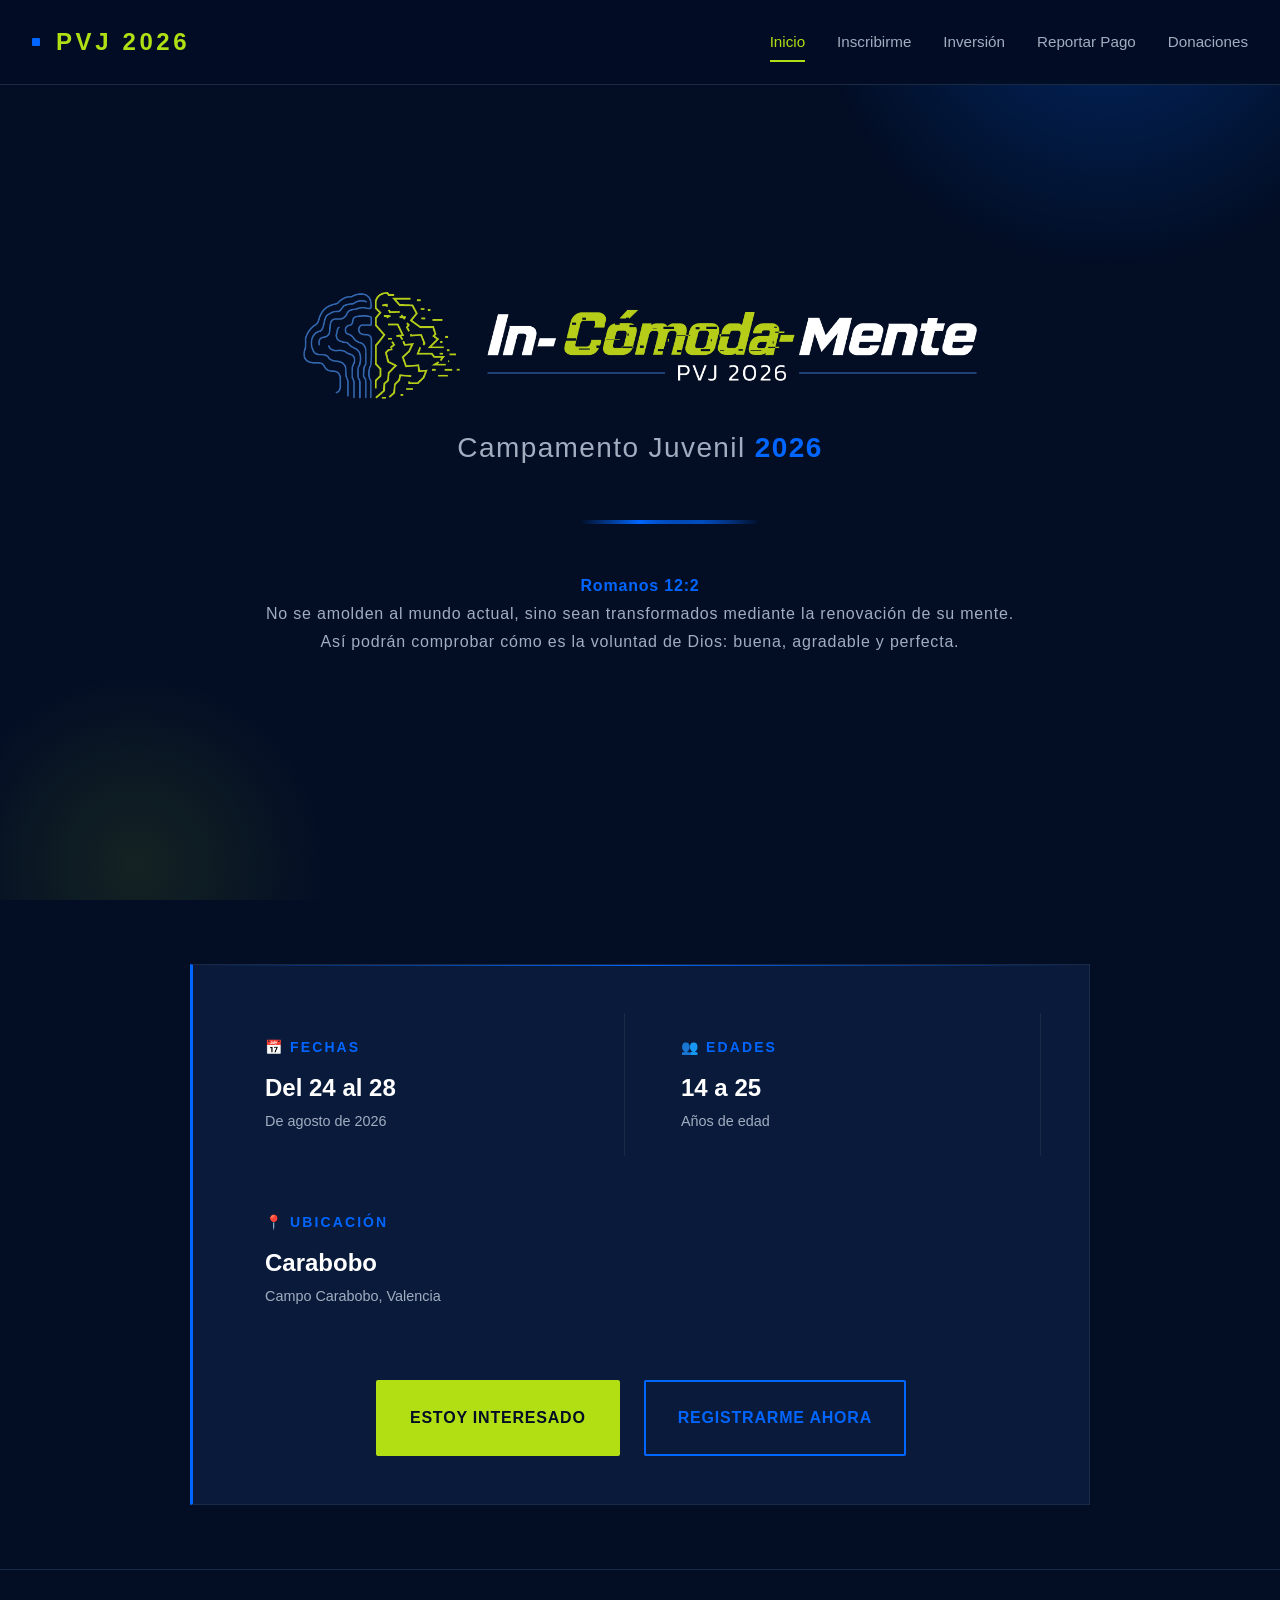
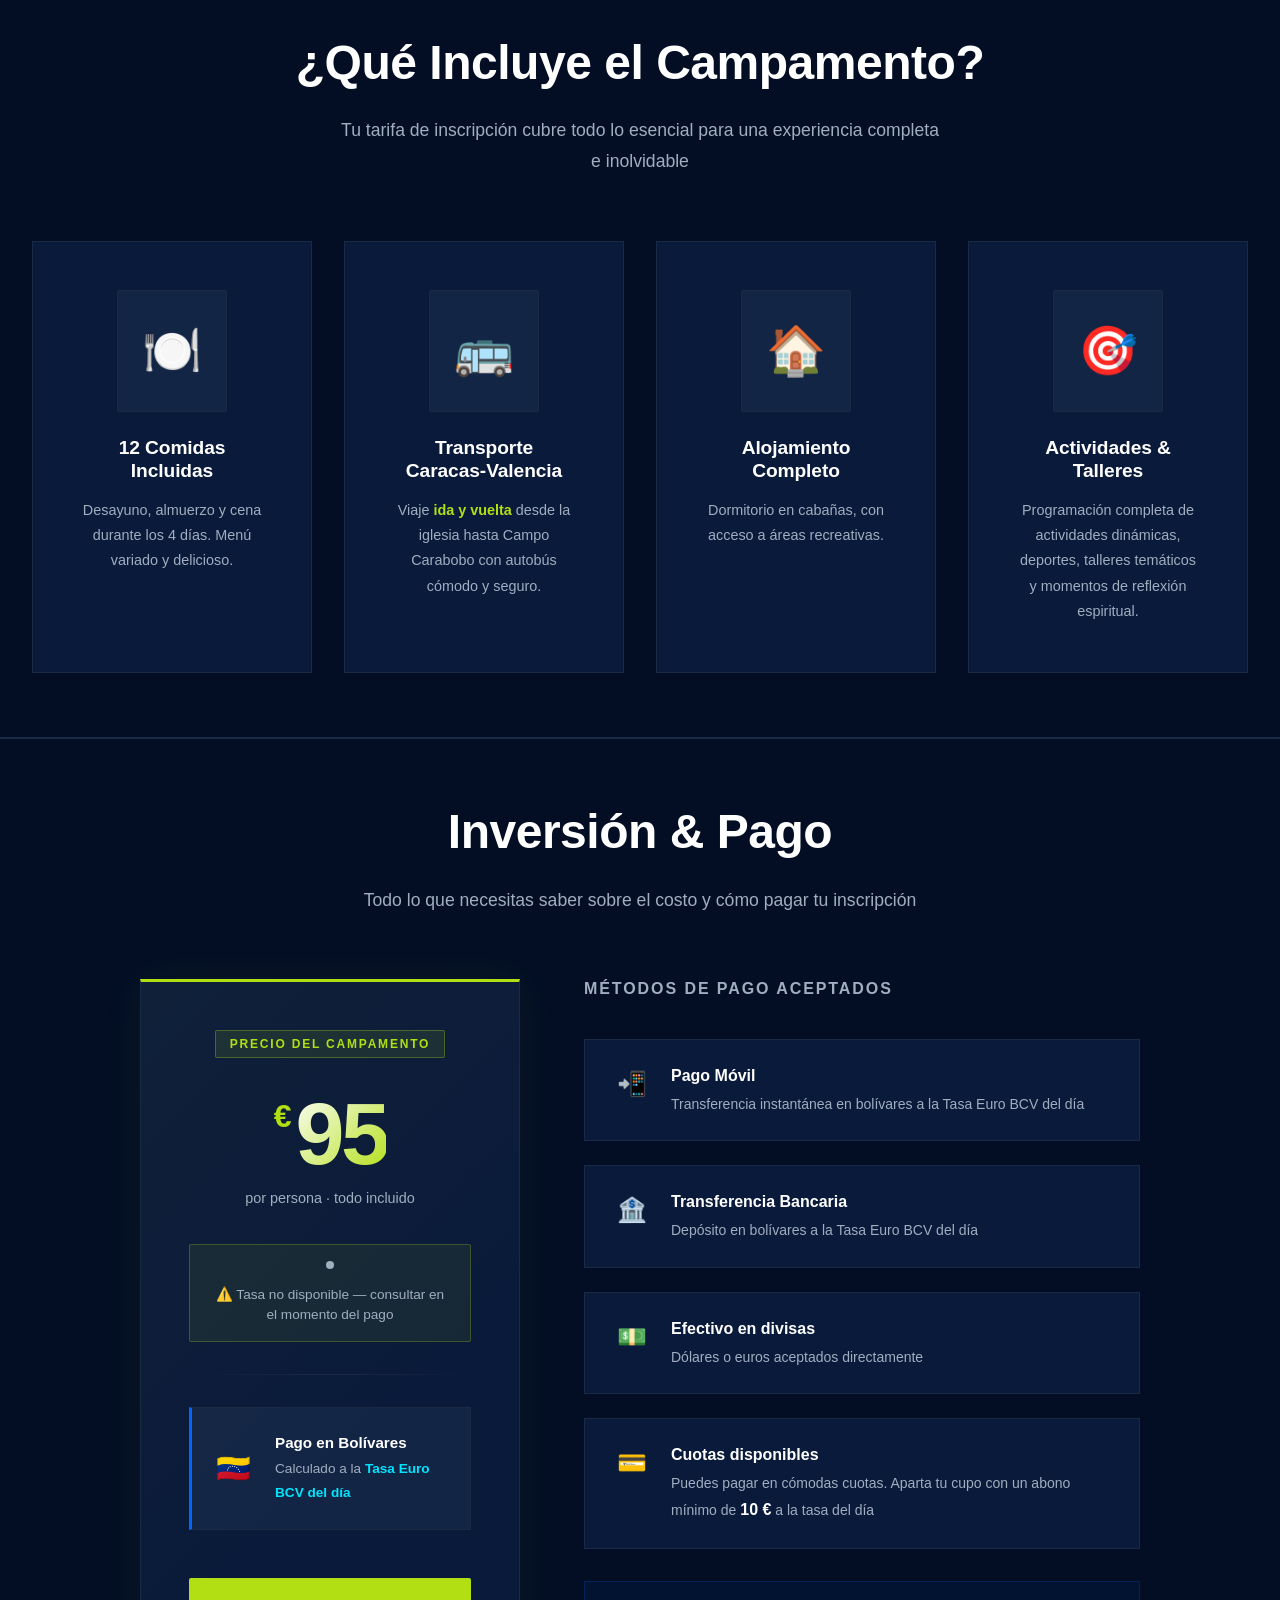
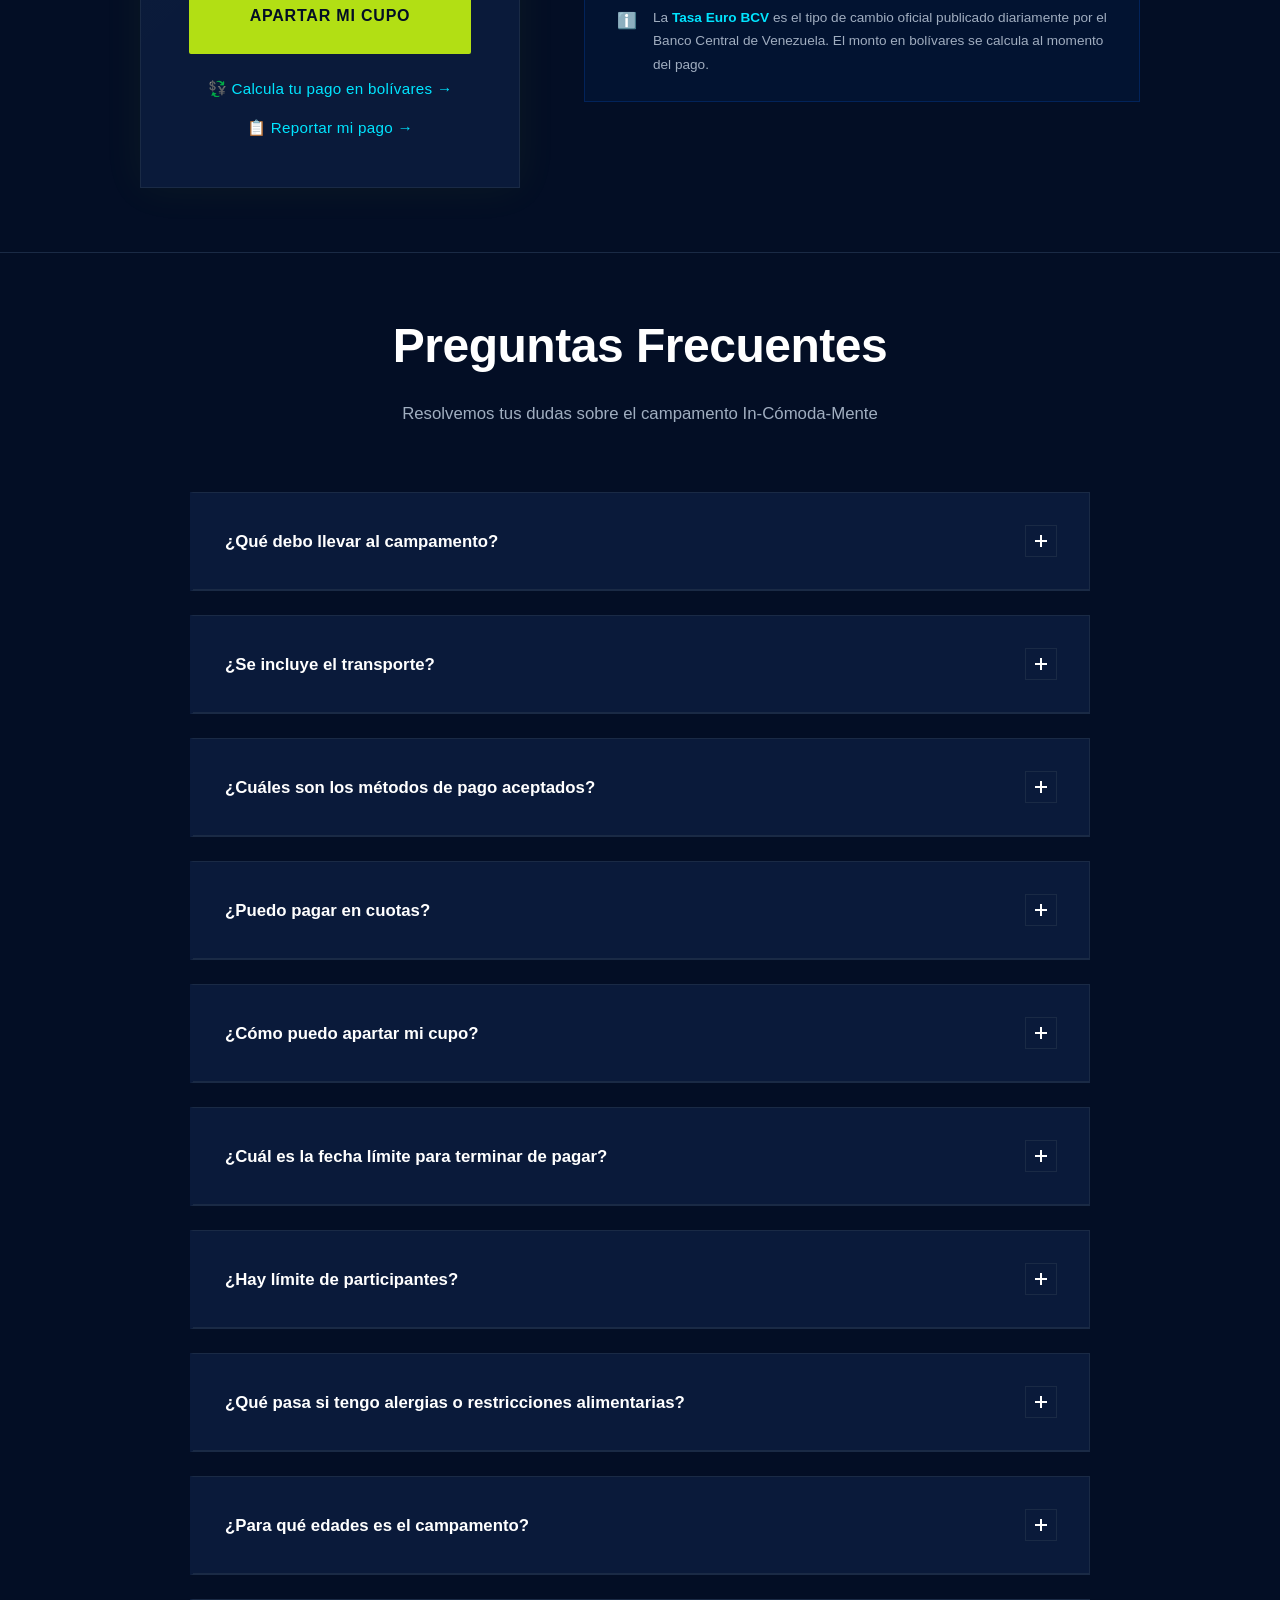
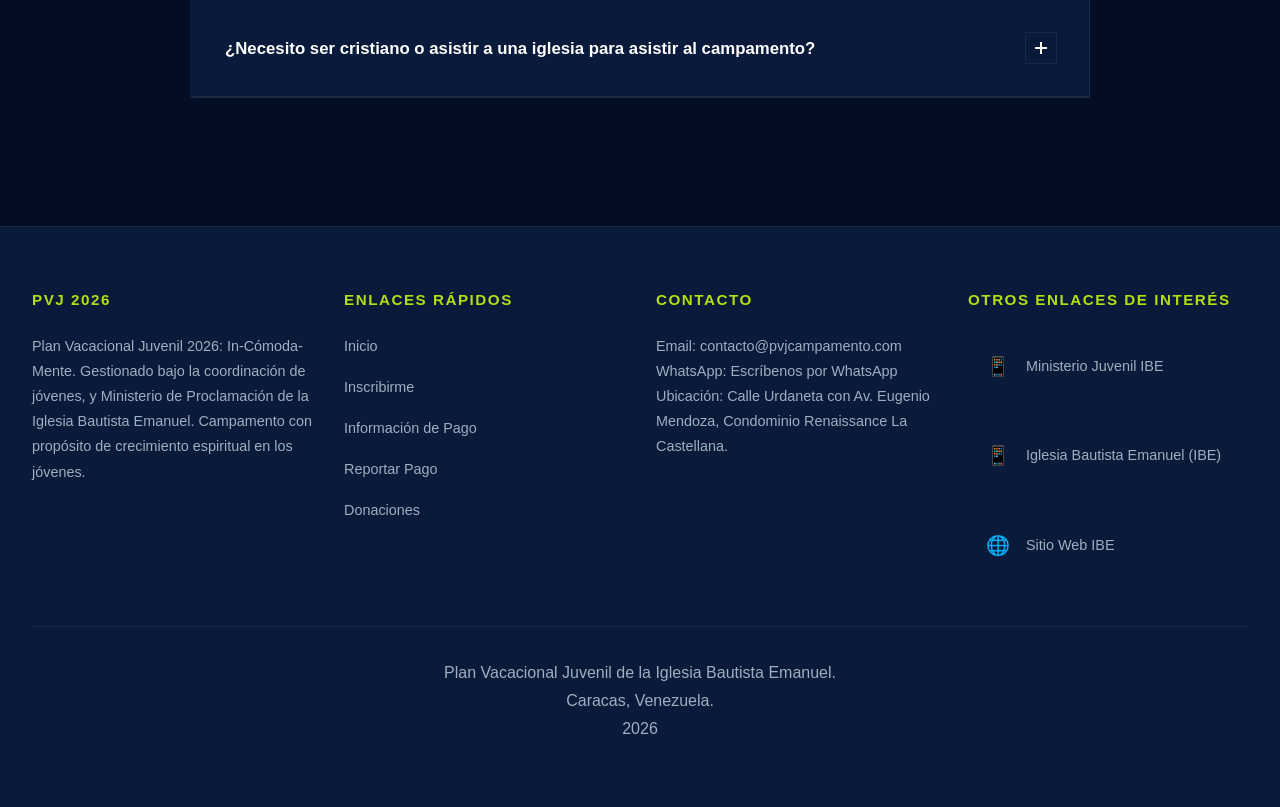
==== index.html @ 4fa0eb3c "Break Romanos 12:2 onto two lines at sentence boundary" ====
<!DOCTYPE html>
<html lang="es">
<head>
    <meta charset="UTF-8">
    <meta name="viewport" content="width=device-width, initial-scale=1.0">
    <title>PVJ 2026 - In-Cómoda-Mente | Campamento Juvenil</title>
    <meta name="description" content="Campamento Juvenil 2026 - In-Cómoda-Mente. Basado en Romanos 12:2. Del 24 al 28 de agosto en Carabobo, Venezuela.">
    <link rel="icon" type="image/x-icon" href="assets/favicon.ico">
    <link rel="stylesheet" href="styles.css">
</head>
<body>
    <!-- HEADER & NAVIGATION — rendered by components.js -->
    <header></header>

    <!-- HERO SECTION -->
    <section class="hero container" id="home">
        <div class="hero-content">
            <img src="assets/logo.png" alt="In-Cómoda-Mente" class="hero-logo">
            <p class="hero-subtitle">Campamento Juvenil <span class="hero-accent">2026</span></p>
            <div class="pulse-divider"></div>
            <p class="hero-subtitle" style="font-size: 1rem; margin-top: var(--spacing-lg);">
                <span class="hero-accent">Romanos 12:2</span><br>No se amolden al mundo actual, sino sean transformados mediante la renovación de su mente.<br>Así podrán comprobar cómo es la voluntad de Dios: buena, agradable y perfecta.
            </p>

            <!-- COUNTDOWN / CAMPING STATE — populated by main.js -->
            <div class="hero-countdown" id="heroCountdown"></div>
        </div>
    </section>

    <!-- EVENT DETAILS CARD -->
    <section class="container">
        <div class="event-details-card">
            <div class="event-details-grid">
                <div class="event-detail-item">
                    <div class="event-detail-label">📅 Fechas</div>
                    <div class="event-detail-value">Del 24 al 28</div>
                    <div class="event-detail-description">De agosto de 2026</div>
                </div>
                <div class="event-detail-item">
                    <div class="event-detail-label">👥 Edades</div>
                    <div class="event-detail-value">14 a 25</div>
                    <div class="event-detail-description">Años de edad</div>
                </div>
                <div class="event-detail-item">
                    <div class="event-detail-label">📍 Ubicación</div>
                    <div class="event-detail-value">Carabobo</div>
                    <div class="event-detail-description">Campo Carabobo, Valencia</div>
                </div>
            </div>

            <div class="cta-section">
                <a id="interestedBtn" class="btn btn-primary" href="#" target="_blank" rel="noopener noreferrer">
                    Estoy interesado
                </a>
                <a id="registrarmeBtn" class="btn btn-secondary" href="#" target="_blank" rel="noopener noreferrer">
                    Registrarme Ahora
                </a>
            </div>
        </div>
    </section>

    <!-- WHAT'S INCLUDED SECTION -->
    <section class="included-section">
        <div class="container">
            <div class="included-header">
                <h2>¿Qué Incluye el Campamento?</h2>
                <p>Tu tarifa de inscripción cubre todo lo esencial para una experiencia completa e inolvidable</p>
            </div>

            <div class="included-grid">
                <div class="included-item">
                    <div class="included-icon">🍽️</div>
                    <h3 class="included-title">12 Comidas Incluidas</h3>
                    <p class="included-description">Desayuno, almuerzo y cena durante los 4 días. Menú variado y delicioso.</p>
                </div>
                <div class="included-item">
                    <div class="included-icon">🚌</div>
                    <h3 class="included-title">Transporte Caracas-Valencia</h3>
                    <p class="included-description">Viaje <span class="included-highlight">ida y vuelta</span> desde la iglesia hasta Campo Carabobo con autobús cómodo y seguro.</p>
                </div>
                <div class="included-item">
                    <div class="included-icon">🏠</div>
                    <h3 class="included-title">Alojamiento Completo</h3>
                    <p class="included-description">Dormitorio en cabañas, con acceso a áreas recreativas.</p>
                </div>
                <div class="included-item">
                    <div class="included-icon">🎯</div>
                    <h3 class="included-title">Actividades & Talleres</h3>
                    <p class="included-description">Programación completa de actividades dinámicas, deportes, talleres temáticos y momentos de reflexión espiritual.</p>
                </div>
            </div>
        </div>
    </section>

    <!-- PRICING / PAYMENT SECTION -->
    <section class="pricing-section" id="payment">
        <div class="container">
            <div class="pricing-header">
                <h2>Inversión & Pago</h2>
                <p>Todo lo que necesitas saber sobre el costo y cómo pagar tu inscripción</p>
            </div>

            <div class="pricing-layout">
                <!-- Price card -->
                <div class="price-card">
                    <div class="price-card-badge">Precio del Campamento</div>
                    <div class="price-amount">
                        <span class="price-currency">€</span>
                        <span class="price-number">95</span>
                    </div>
                    <p class="price-description">por persona · todo incluido</p>

                    <!-- Live euro rate badge -->
                    <div class="euro-rate-badge" id="eurRateBadge">
                        <span class="euro-rate-dot"></span>
                        <span class="euro-rate-loading">Cargando tasa BCV…</span>
                    </div>

                    <div class="price-divider"></div>

                    <div class="bcv-note">
                        <div class="bcv-icon">🇻🇪</div>
                        <div class="bcv-text">
                            <strong>Pago en Bolívares</strong>
                            <span>Calculado a la <em>Tasa Euro BCV del día</em></span>
                        </div>
                    </div>

                    <a href="#interested-form" class="btn btn-primary" style="display:block; text-align:center; margin-top: var(--spacing-xl);">
                        Apartar mi cupo
                    </a>
                    <a href="pagos.html#calculadora" class="calc-cta-link">
                        💱 Calcula tu pago en bolívares →
                    </a>
                    <a href="pagos.html#reportar" class="calc-cta-link" style="margin-top: var(--spacing-sm);">
                        📋 Reportar mi pago →
                    </a>
                </div>

                <!-- Payment methods -->
                <div class="payment-methods">
                    <h3 class="payment-methods-title">Métodos de pago aceptados</h3>

                    <div class="payment-method-item">
                        <div class="payment-method-icon">📲</div>
                        <div class="payment-method-info">
                            <strong>Pago Móvil</strong>
                            <span>Transferencia instantánea en bolívares a la Tasa Euro BCV del día</span>
                        </div>
                    </div>

                    <div class="payment-method-item">
                        <div class="payment-method-icon">🏦</div>
                        <div class="payment-method-info">
                            <strong>Transferencia Bancaria</strong>
                            <span>Depósito en bolívares a la Tasa Euro BCV del día</span>
                        </div>
                    </div>

                    <div class="payment-method-item">
                        <div class="payment-method-icon">💵</div>
                        <div class="payment-method-info">
                            <strong>Efectivo en divisas</strong>
                            <span>Dólares o euros aceptados directamente</span>
                        </div>
                    </div>

                    <div class="payment-method-item">
                        <div class="payment-method-icon">💳</div>
                        <div class="payment-method-info">
                            <strong>Cuotas disponibles</strong>
                            <span>Puedes pagar en cómodas cuotas. Aparta tu cupo con un abono mínimo de <strong class="highlight-text">10 €</strong> a la tasa del día</span>
                        </div>
                    </div>

                    <div class="bcv-info-box">
                        <span class="bcv-info-icon">ℹ️</span>
                        <p>La <strong>Tasa Euro BCV</strong> es el tipo de cambio oficial publicado diariamente por el Banco Central de Venezuela. El monto en bolívares se calcula al momento del pago.</p>
                    </div>
                </div>
            </div>
        </div>
    </section>

    <!-- FAQ SECTION -->
    <section class="faq-section container">
        <div class="faq-header">
            <h2>Preguntas Frecuentes</h2>
            <p>Resolvemos tus dudas sobre el campamento In-Cómoda-Mente</p>
        </div>

        <div class="faq-container" id="faqContainer">
            <!-- FAQs will be dynamically generated -->
        </div>
    </section>

    <!-- FOOTER — rendered by components.js -->
    <footer></footer>

    <script src="config.js"></script>
    <script src="components.js"></script>
    <script src="main.js"></script>
</body>
</html>
---- styles.css ----
/* ============================================
   DESIGN SYSTEM & CSS VARIABLES
   ============================================ */
:root {
    /* COLOR PALETTE */
    --bg-primary: #030E25;
    --bg-secondary: #0a1a3a;
    --bg-tertiary: #132545;
    --text-primary: #FFFFFF;
    --text-secondary: #A0AEC0;
    --accent-lime: #B2DF14;
    --accent-lime-bright: #C4F01A;
    --accent-blue: #0066FF;
    --accent-blue-bright: #00E5FF;
    --accent-blue-subtle: #0066FF4d;
    --border-subtle: #1a2a45;
    --border-active: #B2DF14;

    /* TYPOGRAPHY */
    --font-family: -apple-system, BlinkMacSystemFont, 'Segoe UI', 'Roboto', 'Oxygen', 'Ubuntu', 'Cantarell', sans-serif;
    --font-mono: 'Monaco', 'Menlo', 'Ubuntu Mono', monospace;
    --line-height-tight: 1.2;
    --line-height-normal: 1.5;
    --line-height-relaxed: 1.75;

    /* SPACING */
    --spacing-xs: 0.5rem;
    --spacing-sm: 1rem;
    --spacing-md: 1.5rem;
    --spacing-lg: 2rem;
    --spacing-xl: 3rem;
    --spacing-2xl: 4rem;

    /* TRANSITIONS */
    --transition-fast: 200ms ease-out;
    --transition-normal: 300ms ease-out;
    --transition-slow: 500ms ease-out;
}

/* ============================================
   GLOBAL STYLES & RESET
   ============================================ */
* {
    margin: 0;
    padding: 0;
    box-sizing: border-box;
}

html {
    scroll-behavior: smooth;
}

body {
    font-family: var(--font-family);
    background-color: var(--bg-primary);
    color: var(--text-primary);
    line-height: var(--line-height-normal);
    overflow-x: hidden;
}

/* SCROLLBAR STYLING */
::-webkit-scrollbar {
    width: 10px;
}

::-webkit-scrollbar-track {
    background: var(--bg-primary);
}

::-webkit-scrollbar-thumb {
    background: var(--accent-blue);
    border-radius: 5px;
}

::-webkit-scrollbar-thumb:hover {
    background: var(--accent-lime);
}

/* ============================================
   TYPOGRAPHY
   ============================================ */
h1 {
    font-size: clamp(2rem, 8vw, 4.5rem);
    font-weight: 700;
    letter-spacing: -0.02em;
    line-height: var(--line-height-tight);
    color: var(--text-primary);
}

h2 {
    font-size: clamp(2rem, 5vw, 3rem);
    font-weight: 700;
    letter-spacing: -0.01em;
    line-height: var(--line-height-tight);
    margin-bottom: var(--spacing-lg);
    color: var(--text-primary);
}

h3 {
    font-size: 1.5rem;
    font-weight: 600;
    letter-spacing: -0.005em;
    line-height: var(--line-height-tight);
    color: var(--text-primary);
}

p {
    font-size: 1rem;
    line-height: var(--line-height-relaxed);
    color: var(--text-secondary);
}

a {
    text-decoration: none;
    color: var(--accent-lime);
    transition: color var(--transition-fast);
}

a:hover {
    color: var(--accent-lime-bright);
}

/* ============================================
   UTILITY CLASSES
   ============================================ */
.container {
    max-width: 1400px;
    margin: 0 auto;
    padding: 0 var(--spacing-lg);
}

.section-divider {
    width: 100%;
    height: 2px;
    background: linear-gradient(90deg, transparent 0%, var(--accent-blue) 50%, transparent 100%);
    margin: var(--spacing-2xl) 0;
    position: relative;
}

.pulse-line {
    width: 100%;
    height: 3px;
    background: linear-gradient(90deg, transparent 0%, var(--accent-blue) 25%, var(--accent-blue) 75%, transparent 100%);
    position: relative;
    overflow: hidden;
}

.pulse-line::after {
    content: '';
    position: absolute;
    width: 20px;
    height: 100%;
    background: radial-gradient(circle, var(--accent-blue-bright) 0%, transparent 70%);
    animation: pulse-move 3s ease-in-out infinite;
}

@keyframes pulse-move {
    0% { left: -20px; }
    50% { left: calc(100% - 10px); }
    100% { left: 100%; }
}

.fade-in {
    animation: fadeInUp 0.8s ease-out forwards;
    opacity: 0;
}

@keyframes fadeInUp {
    from {
        opacity: 0;
        transform: translateY(30px);
    }
    to {
        opacity: 1;
        transform: translateY(0);
    }
}

/* ============================================
   HEADER & NAVIGATION
   ============================================ */
header {
    position: fixed;
    top: 0;
    left: 0;
    right: 0;
    background: rgba(3, 14, 37, 0.95);
    backdrop-filter: blur(10px);
    border-bottom: 1px solid var(--border-subtle);
    z-index: 1000;
    padding: var(--spacing-md) 0;
}

nav {
    display: flex;
    align-items: center;
    justify-content: space-between;
    max-width: 1400px;
    margin: 0 auto;
    padding: 0 var(--spacing-lg);
}

.logo {
    font-size: 1.5rem;
    font-weight: 800;
    letter-spacing: 0.15em;
    color: var(--accent-lime);
    text-transform: uppercase;
    display: flex;
    align-items: center;
    gap: var(--spacing-sm);
    text-decoration: none;
}

.logo::before {
    content: '';
    display: inline-block;
    width: 8px;
    height: 8px;
    background: var(--accent-blue);
    border-radius: 1px;
    animation: blink 2s ease-in-out infinite;
}

.nav-logo-img {
    height: 32px;
    width: auto;
    display: block;
}

@keyframes blink {
    0%, 100% { opacity: 1; }
    50% { opacity: 0.3; }
}

.nav-links {
    display: flex;
    list-style: none;
    gap: var(--spacing-lg);
    align-items: center;
}

.nav-links a {
    font-size: 0.95rem;
    font-weight: 500;
    color: var(--text-secondary);
    position: relative;
    padding: var(--spacing-xs) 0;
    transition: color var(--transition-fast);
}

.nav-links a::after {
    content: '';
    position: absolute;
    bottom: -4px;
    left: 0;
    width: 0;
    height: 2px;
    background: var(--accent-lime);
    transition: width var(--transition-fast);
}

.nav-links a:hover {
    color: var(--accent-lime);
}

.nav-links a:hover::after {
    width: 100%;
}

.nav-links a.active {
    color: var(--accent-lime);
}

.nav-links a.active::after {
    width: 100%;
}

.hamburger {
    display: none;
    flex-direction: column;
    gap: 5px;
    cursor: pointer;
    background: none;
    border: none;
}

.hamburger span {
    width: 24px;
    height: 2px;
    background: var(--accent-lime);
    transition: var(--transition-fast);
    border-radius: 1px;
}

/* ============================================
   HERO SECTION
   ============================================ */
.hero {
    margin-top: 80px;
    padding: var(--spacing-2xl) 0;
    min-height: calc(100vh - 80px);
    display: flex;
    flex-direction: column;
    justify-content: center;
    align-items: center;
    text-align: center;
    position: relative;
    overflow: hidden;
}

.hero::before {
    content: '';
    position: absolute;
    top: -50%;
    right: -10%;
    width: 600px;
    height: 600px;
    background: radial-gradient(circle, var(--accent-blue-subtle) 0%, transparent 70%);
    border-radius: 50%;
    pointer-events: none;
    z-index: 1;
}

.hero::after {
    content: '';
    position: absolute;
    bottom: -20%;
    left: -5%;
    width: 400px;
    height: 400px;
    background: radial-gradient(circle, rgba(178, 223, 20, 0.1) 0%, transparent 70%);
    border-radius: 50%;
    pointer-events: none;
    z-index: 1;
}

.hero-content {
    position: relative;
    z-index: 2;
    max-width: 900px;
    animation: fadeInUp 1s ease-out;
}

.hero-logo {
    max-width: 700px;
    width: 90%;
    height: auto;
    margin: 0 auto var(--spacing-md);
    display: block;
}

.hero-title {
    font-size: clamp(2.2rem, 7vw, 5.5rem);
    font-weight: 800;
    letter-spacing: -0.03em;
    margin-bottom: var(--spacing-md);
    background: linear-gradient(135deg, var(--text-primary), var(--accent-lime));
    -webkit-background-clip: text;
    -webkit-text-fill-color: transparent;
    background-clip: text;
    line-height: 1.15;
    word-spacing: 100vw;
}

.hero-subtitle {
    font-size: clamp(1.2rem, 3vw, 1.75rem);
    color: var(--text-secondary);
    margin-bottom: var(--spacing-lg);
    font-weight: 300;
    letter-spacing: 0.05em;
}

.hero-accent {
    color: var(--accent-blue);
    font-weight: 600;
}

.pulse-divider {
    width: 120px;
    height: 4px;
    background: linear-gradient(90deg, transparent, var(--accent-blue), transparent);
    margin: var(--spacing-xl) auto;
    position: relative;
    border-radius: 2px;
}

.pulse-divider::before,
.pulse-divider::after {
    content: '';
    position: absolute;
    width: 100%;
    height: 100%;
    background: inherit;
    border-radius: 2px;
}

.pulse-divider::before {
    animation: scan-left 3s ease-in-out infinite;
    opacity: 0.6;
}

.pulse-divider::after {
    animation: scan-right 3s ease-in-out infinite;
    opacity: 0.3;
}

@keyframes scan-left {
    0%, 100% { transform: translateX(-100%); }
    50% { transform: translateX(100%); }
}

@keyframes scan-right {
    0%, 100% { transform: translateX(100%); }
    50% { transform: translateX(-100%); }
}

/* ============================================
   HERO COUNTDOWN
   ============================================ */
.hero-countdown {
    margin-top: var(--spacing-xl);
}

/* --- Live countdown display --- */
.countdown-wrapper {
    display: inline-flex;
    flex-direction: column;
    align-items: center;
    gap: var(--spacing-md);
    background: rgba(10, 26, 58, 0.8);
    border: 1px solid var(--border-subtle);
    border-top: 3px solid var(--accent-blue);
    padding: var(--spacing-xl) var(--spacing-2xl);
    backdrop-filter: blur(8px);
    position: relative;
    animation: fadeInUp 0.9s ease-out 0.3s both;
}

.countdown-wrapper::before {
    content: '';
    position: absolute;
    top: 0;
    left: 0;
    right: 0;
    height: 1px;
    background: linear-gradient(90deg, transparent, var(--accent-blue-bright), transparent);
    opacity: 0.5;
}

.countdown-label {
    font-size: 0.75rem;
    text-transform: uppercase;
    letter-spacing: 0.2em;
    color: var(--accent-blue);
    font-weight: 600;
    margin: 0;
}

.countdown-grid {
    display: flex;
    align-items: center;
    gap: var(--spacing-md);
}

.countdown-unit {
    display: flex;
    flex-direction: column;
    align-items: center;
    gap: 6px;
    min-width: 72px;
}

.countdown-value {
    font-size: clamp(2.2rem, 6vw, 3.5rem);
    font-weight: 800;
    font-family: var(--font-mono);
    letter-spacing: -0.03em;
    background: linear-gradient(135deg, var(--text-primary), var(--accent-lime));
    -webkit-background-clip: text;
    -webkit-text-fill-color: transparent;
    background-clip: text;
    line-height: 1;
    display: block;
}

.countdown-unit-label {
    font-size: 0.7rem;
    text-transform: uppercase;
    letter-spacing: 0.15em;
    color: var(--text-secondary);
    font-weight: 600;
}

.countdown-sep {
    font-size: clamp(1.8rem, 5vw, 3rem);
    font-weight: 700;
    color: var(--accent-blue);
    line-height: 1;
    padding-bottom: 1.4rem; /* align with numbers, not labels */
    opacity: 0.6;
}

/* --- Camping message --- */
.countdown-camping {
    display: inline-flex;
    align-items: center;
    gap: var(--spacing-md);
    background: rgba(178, 223, 20, 0.08);
    border: 1px solid rgba(178, 223, 20, 0.35);
    border-top: 3px solid var(--accent-lime);
    padding: var(--spacing-lg) var(--spacing-xl);
    backdrop-filter: blur(8px);
    animation: fadeInUp 0.9s ease-out both;
}

.countdown-camping-icon {
    font-size: 2rem;
    flex-shrink: 0;
}

.countdown-camping-text {
    font-size: clamp(1.2rem, 3.5vw, 1.75rem);
    font-weight: 700;
    letter-spacing: 0.02em;
    color: var(--accent-lime);
    margin: 0;
    line-height: 1.2;
}

/* Responsive */
@media (max-width: 600px) {
    .countdown-wrapper {
        padding: var(--spacing-lg);
    }

    .countdown-grid {
        gap: var(--spacing-sm);
    }

    .countdown-unit {
        min-width: 54px;
    }

    .countdown-sep {
        padding-bottom: 1.2rem;
    }
}

/* ============================================
   EVENT DETAILS CARD (TECHNICAL BOX)
   ============================================ */
.event-details-card {
    background: var(--bg-secondary);
    border: 1px solid var(--border-subtle);
    border-left: 3px solid var(--accent-blue);
    padding: var(--spacing-xl);
    margin: var(--spacing-2xl) 0;
    max-width: 900px;
    margin-left: auto;
    margin-right: auto;
    position: relative;
    z-index: 2;
    animation: fadeInUp 1.2s ease-out 0.2s forwards;
    opacity: 0;
    backdrop-filter: blur(5px);
}

.event-details-card::before {
    content: '';
    position: absolute;
    top: 0;
    left: 0;
    right: 0;
    height: 1px;
    background: linear-gradient(90deg, transparent, var(--accent-blue), transparent);
}

.event-details-grid {
    display: grid;
    grid-template-columns: repeat(auto-fit, minmax(250px, 1fr));
    gap: var(--spacing-lg);
    margin-bottom: var(--spacing-lg);
}

.event-detail-item {
    padding: var(--spacing-md);
    border-right: 1px solid var(--border-subtle);
    position: relative;
}

.event-detail-item:last-child {
    border-right: none;
}

.event-detail-label {
    font-size: 0.875rem;
    text-transform: uppercase;
    letter-spacing: 0.15em;
    color: var(--accent-blue);
    margin-bottom: var(--spacing-sm);
    font-weight: 600;
}

.event-detail-value {
    font-size: 1.5rem;
    font-weight: 700;
    color: var(--text-primary);
    line-height: var(--line-height-tight);
}

.event-detail-description {
    font-size: 0.9rem;
    color: var(--text-secondary);
    margin-top: var(--spacing-xs);
}

/* ============================================
   CTA BUTTONS SECTION
   ============================================ */
.cta-section {
    display: flex;
    gap: var(--spacing-md);
    justify-content: center;
    flex-wrap: wrap;
    margin-top: var(--spacing-xl);
}

.btn {
    padding: var(--spacing-md) var(--spacing-lg);
    font-size: 1rem;
    font-weight: 600;
    letter-spacing: 0.05em;
    border: none;
    cursor: pointer;
    transition: all var(--transition-normal);
    text-transform: uppercase;
    position: relative;
    overflow: hidden;
    border-radius: 2px;
}

.btn::before {
    content: '';
    position: absolute;
    top: 0;
    left: -100%;
    width: 100%;
    height: 100%;
    transition: left var(--transition-normal);
    z-index: -1;
}

.btn-primary {
    background: var(--accent-lime);
    color: var(--bg-primary);
    border: 2px solid var(--accent-lime);
}

.btn-primary:hover {
    background: var(--accent-lime-bright);
    border-color: var(--accent-lime-bright);
    box-shadow: 0 0 20px rgba(196, 240, 26, 0.4);
    transform: translateY(-2px);
}

.btn-secondary {
    background: transparent;
    color: var(--accent-blue);
    border: 2px solid var(--accent-blue);
}

.btn-secondary:hover {
    background: var(--accent-blue);
    color: var(--bg-primary);
    box-shadow: 0 0 20px rgba(0, 101, 255, 0.4);
    transform: translateY(-2px);
}

/* ============================================
   WHAT'S INCLUDED SECTION
   ============================================ */
.included-section {
    padding: var(--spacing-2xl) 0;
    border-top: 1px solid var(--border-subtle);
    border-bottom: 1px solid var(--border-subtle);
}

.included-header {
    text-align: center;
    margin-bottom: var(--spacing-2xl);
    animation: fadeInUp 0.8s ease-out 0.3s forwards;
    opacity: 0;
}

.included-header h2 {
    margin-bottom: var(--spacing-md);
}

.included-header p {
    font-size: 1.1rem;
    max-width: 600px;
    margin: 0 auto;
}

.included-grid {
    display: grid;
    grid-template-columns: repeat(auto-fit, minmax(280px, 1fr));
    gap: var(--spacing-lg);
    margin-top: var(--spacing-xl);
}

.included-item {
    background: var(--bg-secondary);
    border: 1px solid var(--border-subtle);
    padding: var(--spacing-xl);
    text-align: center;
    position: relative;
    overflow: hidden;
    transition: all var(--transition-normal);
    animation: fadeInUp 0.8s ease-out forwards;
    opacity: 0;
}

.included-item:nth-child(1) { animation-delay: 0.4s; }
.included-item:nth-child(2) { animation-delay: 0.5s; }
.included-item:nth-child(3) { animation-delay: 0.6s; }
.included-item:nth-child(4) { animation-delay: 0.7s; }
.included-item:nth-child(5) { animation-delay: 0.8s; }

.included-item::before {
    content: '';
    position: absolute;
    top: 0;
    left: -100%;
    width: 100%;
    height: 3px;
    background: linear-gradient(90deg, transparent, var(--accent-blue), transparent);
    animation: slideIn 0.6s ease-out forwards;
    animation-delay: inherit;
}

.included-item:hover {
    border-color: var(--accent-lime);
    background: var(--bg-tertiary);
    transform: translateY(-8px);
    box-shadow: 0 10px 40px rgba(0, 101, 255, 0.2);
}

.included-icon {
    font-size: 3rem;
    margin-bottom: var(--spacing-md);
    display: inline-block;
    padding: var(--spacing-md);
    background: var(--bg-tertiary);
    border: 1px solid var(--border-subtle);
    border-radius: 2px;
}

.included-title {
    color: var(--text-primary);
    margin-bottom: var(--spacing-sm);
    font-weight: 600;
    font-size: 1.2rem;
}

.included-description {
    font-size: 0.9rem;
    color: var(--text-secondary);
    line-height: var(--line-height-relaxed);
}

.included-highlight {
    color: var(--accent-lime);
    font-weight: 600;
}

/* ============================================
   PRICING / PAYMENT SECTION
   ============================================ */
.pricing-section {
    padding: var(--spacing-2xl) 0;
    border-top: 1px solid var(--border-subtle);
    border-bottom: 1px solid var(--border-subtle);
}

.pricing-header {
    text-align: center;
    margin-bottom: var(--spacing-2xl);
    animation: fadeInUp 0.8s ease-out 0.3s forwards;
    opacity: 0;
}

.pricing-header h2 {
    margin-bottom: var(--spacing-md);
}

.pricing-header p {
    font-size: 1.1rem;
    max-width: 600px;
    margin: 0 auto;
}

.pricing-layout {
    display: grid;
    grid-template-columns: 380px 1fr;
    gap: var(--spacing-2xl);
    max-width: 1000px;
    margin: 0 auto;
    align-items: start;
}

/* --- Price Card --- */
.price-card {
    background: var(--bg-secondary);
    border: 1px solid var(--border-subtle);
    border-top: 3px solid var(--accent-lime);
    padding: var(--spacing-xl);
    position: relative;
    text-align: center;
    animation: fadeInUp 0.8s ease-out 0.4s forwards;
    opacity: 0;
    box-shadow: 0 0 40px rgba(178, 223, 20, 0.06);
}

.price-card::before {
    content: '';
    position: absolute;
    inset: 0;
    background: linear-gradient(135deg, rgba(178, 223, 20, 0.03) 0%, transparent 60%);
    pointer-events: none;
}

.price-card-badge {
    display: inline-block;
    font-size: 0.75rem;
    font-weight: 600;
    text-transform: uppercase;
    letter-spacing: 0.15em;
    color: var(--accent-lime);
    background: rgba(178, 223, 20, 0.1);
    border: 1px solid rgba(178, 223, 20, 0.3);
    padding: 4px 14px;
    border-radius: 2px;
    margin-bottom: var(--spacing-lg);
}

.price-amount {
    display: flex;
    align-items: flex-start;
    justify-content: center;
    gap: 4px;
    margin-bottom: var(--spacing-xs);
    line-height: 1;
}

.price-currency {
    font-size: 2rem;
    font-weight: 700;
    color: var(--accent-lime);
    margin-top: 0.6rem;
}

.price-number {
    font-size: 5.5rem;
    font-weight: 800;
    letter-spacing: -0.04em;
    background: linear-gradient(135deg, var(--text-primary), var(--accent-lime));
    -webkit-background-clip: text;
    -webkit-text-fill-color: transparent;
    background-clip: text;
    line-height: 1;
}

.price-description {
    font-size: 0.9rem;
    color: var(--text-secondary);
    margin-bottom: var(--spacing-lg);
}

.price-divider {
    height: 1px;
    background: linear-gradient(90deg, transparent, var(--border-subtle), transparent);
    margin: var(--spacing-lg) 0;
}

/* BCV note inside card */
.bcv-note {
    display: flex;
    align-items: center;
    gap: var(--spacing-md);
    background: var(--bg-tertiary);
    border: 1px solid var(--border-subtle);
    border-left: 3px solid var(--accent-blue);
    padding: var(--spacing-md);
    text-align: left;
}

.bcv-icon {
    font-size: 1.75rem;
    flex-shrink: 0;
}

.bcv-text {
    display: flex;
    flex-direction: column;
    gap: 2px;
}

.bcv-text strong {
    color: var(--text-primary);
    font-size: 0.95rem;
}

.bcv-text span {
    font-size: 0.85rem;
    color: var(--text-secondary);
    line-height: var(--line-height-relaxed);
}

.bcv-text em {
    font-style: normal;
    color: var(--accent-blue-bright);
    font-weight: 600;
}

/* --- Payment Methods Panel --- */
.payment-methods {
    animation: fadeInUp 0.8s ease-out 0.5s forwards;
    opacity: 0;
    display: flex;
    flex-direction: column;
    gap: var(--spacing-md);
}

.payment-methods-title {
    font-size: 1rem;
    text-transform: uppercase;
    letter-spacing: 0.12em;
    color: var(--text-secondary);
    font-weight: 600;
    margin-bottom: var(--spacing-sm);
}

.payment-method-item {
    display: flex;
    align-items: flex-start;
    gap: var(--spacing-md);
    background: var(--bg-secondary);
    border: 1px solid var(--border-subtle);
    padding: var(--spacing-md) var(--spacing-lg);
    transition: all var(--transition-fast);
    position: relative;
    overflow: hidden;
}

.payment-method-item::before {
    content: '';
    position: absolute;
    left: 0;
    top: 0;
    bottom: 0;
    width: 3px;
    background: var(--accent-blue);
    transform: scaleY(0);
    transition: transform var(--transition-fast);
    transform-origin: bottom;
}

.payment-method-item:hover {
    border-color: var(--accent-blue);
    background: var(--bg-tertiary);
}

.payment-method-item:hover::before {
    transform: scaleY(1);
}

.payment-method-icon {
    font-size: 1.5rem;
    flex-shrink: 0;
    margin-top: 2px;
}

.payment-method-info {
    display: flex;
    flex-direction: column;
    gap: 4px;
}

.payment-method-info strong {
    color: var(--text-primary);
    font-size: 1rem;
    font-weight: 600;
}

.payment-method-info span {
    font-size: 0.875rem;
    color: var(--text-secondary);
    line-height: var(--line-height-relaxed);
}

.highlight-text {
    color: var(--accent-lime);
}

/* BCV info box at the bottom */
.bcv-info-box {
    display: flex;
    align-items: flex-start;
    gap: var(--spacing-sm);
    background: rgba(0, 101, 255, 0.06);
    border: 1px solid rgba(0, 101, 255, 0.2);
    padding: var(--spacing-md) var(--spacing-lg);
    margin-top: var(--spacing-xs);
}

.bcv-info-icon {
    font-size: 1rem;
    flex-shrink: 0;
    margin-top: 3px;
}

.bcv-info-box p {
    font-size: 0.85rem;
    color: var(--text-secondary);
    line-height: var(--line-height-relaxed);
    margin: 0;
}

.bcv-info-box strong {
    color: var(--accent-blue-bright);
}

/* Responsive */
@media (max-width: 768px) {
    .pricing-layout {
        grid-template-columns: 1fr;
        gap: var(--spacing-xl);
    }

    .price-number {
        font-size: 4rem;
    }
}

/* ============================================
   CALCULATOR PAGE LAYOUT
   ============================================ */
.calc-page {
    padding-top: calc(80px + var(--spacing-2xl));
    padding-bottom: var(--spacing-2xl);
    min-height: calc(100vh - 80px);
}

.calc-page-header {
    text-align: center;
    margin-bottom: var(--spacing-xl);
    animation: fadeInUp 0.8s ease-out forwards;
}

.calc-back-link {
    display: inline-block;
    font-size: 0.875rem;
    color: var(--text-secondary);
    font-weight: 500;
    letter-spacing: 0.04em;
    margin-bottom: var(--spacing-lg);
    transition: color var(--transition-fast);
}

.calc-back-link:hover {
    color: var(--accent-lime);
}

.calc-page-title {
    font-size: clamp(1.8rem, 5vw, 3rem);
    font-weight: 800;
    margin-bottom: var(--spacing-md);
    background: linear-gradient(135deg, var(--text-primary), var(--accent-lime));
    -webkit-background-clip: text;
    -webkit-text-fill-color: transparent;
    background-clip: text;
    line-height: var(--line-height-tight);
}

.calc-page-subtitle {
    font-size: 1.1rem;
    max-width: 560px;
    margin: 0 auto;
}

/* Standalone card on the calculator page — give it more breathing room */
.calc-page .calculator-card {
    max-width: 860px;
    margin: 0 auto;
}

.calc-page-actions {
    text-align: center;
    margin-top: var(--spacing-xl);
}

/* ============================================
   PAGOS PAGE
   ============================================ */

.pagos-calculator-section {
    padding: var(--spacing-2xl) var(--spacing-lg);
    border-bottom: 1px solid var(--border-subtle);
}

.pagos-section-header {
    text-align: center;
    margin-bottom: var(--spacing-xl);
}

.pagos-section-header h2 {
    font-size: clamp(1.6rem, 4vw, 2.4rem);
    font-weight: 800;
    margin-bottom: var(--spacing-sm);
    background: linear-gradient(135deg, var(--text-primary), var(--accent-lime));
    -webkit-background-clip: text;
    -webkit-text-fill-color: transparent;
    background-clip: text;
}

.pagos-section-header p {
    color: var(--text-secondary);
    font-size: 1rem;
    max-width: 560px;
    margin: 0 auto;
}

.pagos-calculator-card {
    max-width: 860px;
    margin: 0 auto;
}

.pagos-bcv-disclaimer {
    text-align: center;
    margin-top: var(--spacing-md);
    font-size: 0.82rem;
    color: var(--text-secondary);
    opacity: 0.7;
    max-width: 560px;
    margin-left: auto;
    margin-right: auto;
}

.pagos-report-section {
    padding: var(--spacing-2xl) var(--spacing-lg);
}

.pagos-methods-grid {
    display: grid;
    grid-template-columns: 1fr 1fr;
    gap: var(--spacing-lg);
    margin-bottom: var(--spacing-xl);
}

/* Card base */
.pagos-method-card {
    background: var(--bg-secondary);
    border: 1px solid var(--border-subtle);
    border-radius: 16px;
    padding: var(--spacing-xl);
    position: relative;
    overflow: hidden;
    transition: transform var(--transition-normal), box-shadow var(--transition-normal);
}

/* Colored top accent bar */
.pagos-method-card::before {
    content: '';
    position: absolute;
    top: 0;
    left: 0;
    right: 0;
    height: 3px;
    border-radius: 16px 16px 0 0;
}

.pagos-method-card--bs::before {
    background: linear-gradient(90deg, var(--accent-lime), var(--accent-lime-bright));
}

.pagos-method-card--usd::before {
    background: linear-gradient(90deg, var(--accent-blue), var(--accent-blue-bright));
}

/* Subtle background glow */
.pagos-method-card--bs::after {
    content: '';
    position: absolute;
    bottom: -40px;
    right: -40px;
    width: 180px;
    height: 180px;
    background: radial-gradient(circle, rgba(178, 223, 20, 0.06) 0%, transparent 70%);
    pointer-events: none;
}

.pagos-method-card--usd::after {
    content: '';
    position: absolute;
    bottom: -40px;
    right: -40px;
    width: 180px;
    height: 180px;
    background: radial-gradient(circle, rgba(0, 229, 255, 0.06) 0%, transparent 70%);
    pointer-events: none;
}

.pagos-method-card:hover {
    transform: translateY(-3px);
    box-shadow: 0 12px 40px rgba(0, 0, 0, 0.3);
}

/* Card header: badge + title + tags side by side */
.pagos-method-header {
    display: flex;
    align-items: flex-start;
    gap: var(--spacing-md);
    margin-bottom: var(--spacing-lg);
}

.pagos-method-badge {
    display: inline-flex;
    align-items: center;
    justify-content: center;
    width: 52px;
    height: 52px;
    border-radius: 14px;
    font-size: 1.1rem;
    font-weight: 800;
    flex-shrink: 0;
}

.pagos-method-badge--bs {
    background: rgba(178, 223, 20, 0.15);
    color: var(--accent-lime);
    border: 1px solid rgba(178, 223, 20, 0.3);
}

.pagos-method-badge--usd {
    background: rgba(0, 102, 255, 0.15);
    color: var(--accent-blue-bright);
    border: 1px solid rgba(0, 229, 255, 0.25);
}

.pagos-method-card h3 {
    font-size: 1.15rem;
    font-weight: 700;
    color: var(--text-primary);
    margin-bottom: var(--spacing-xs);
    line-height: var(--line-height-tight);
}

/* Platform tags row */
.pagos-platform-tags {
    display: flex;
    flex-wrap: wrap;
    gap: 6px;
    margin-top: 6px;
}

.pagos-tag {
    font-size: 0.72rem;
    font-weight: 600;
    padding: 3px 8px;
    border-radius: 20px;
    letter-spacing: 0.03em;
}

.pagos-tag--bs {
    background: rgba(178, 223, 20, 0.1);
    color: var(--accent-lime);
    border: 1px solid rgba(178, 223, 20, 0.25);
}

.pagos-tag--usd {
    background: rgba(0, 229, 255, 0.08);
    color: var(--accent-blue-bright);
    border: 1px solid rgba(0, 229, 255, 0.2);
}

/* Checklist */
.pagos-checklist {
    list-style: none;
    padding: 0;
    margin: 0;
    display: flex;
    flex-direction: column;
    gap: 10px;
}

.pagos-checklist li {
    display: flex;
    gap: var(--spacing-sm);
    align-items: flex-start;
    background: var(--bg-tertiary);
    border-radius: 10px;
    padding: 10px 12px;
    position: relative;
    z-index: 1;
}

.pagos-checklist-icon {
    font-size: 1rem;
    flex-shrink: 0;
    margin-top: 1px;
    width: 22px;
    text-align: center;
}

.pagos-checklist li div:last-child {
    display: flex;
    flex-direction: column;
    gap: 2px;
}

.pagos-checklist li strong {
    font-size: 0.88rem;
    color: var(--text-primary);
    display: block;
}

.pagos-checklist li span {
    font-size: 0.8rem;
    color: var(--text-secondary);
    line-height: var(--line-height-normal);
}

/* Installments note */
.pagos-installments-note {
    display: flex;
    gap: var(--spacing-md);
    align-items: flex-start;
    background: rgba(0, 102, 255, 0.08);
    border: 1px solid rgba(0, 229, 255, 0.2);
    border-radius: 12px;
    padding: var(--spacing-md) var(--spacing-lg);
    margin-bottom: var(--spacing-2xl);
    font-size: 0.92rem;
    color: var(--text-secondary);
    line-height: var(--line-height-relaxed);
}

.pagos-installments-note strong {
    color: var(--text-primary);
}

.pagos-installments-icon {
    font-size: 1.3rem;
    flex-shrink: 0;
    margin-top: 2px;
}

/* CTA — flex column so items never overlap */
.pagos-cta {
    display: flex;
    flex-direction: column;
    align-items: center;
    gap: var(--spacing-sm);
}

.pagos-cta-hint {
    font-size: 0.9rem;
    color: var(--text-secondary);
    margin: 0;
}

.pagos-form-btn {
    font-size: 1.1rem;
    padding: var(--spacing-md) var(--spacing-2xl);
    letter-spacing: 0.02em;
}

.pagos-cta-note {
    font-size: 0.8rem;
    color: var(--text-secondary);
    opacity: 0.6;
    margin: 0;
}

@media (max-width: 768px) {
    .pagos-methods-grid {
        grid-template-columns: 1fr;
    }

    .pagos-installments-note {
        flex-direction: column;
        gap: var(--spacing-sm);
    }
}

/* ============================================
   CALCULATOR CTA LINK (inside price card)
   ============================================ */
.calc-cta-link {
    display: block;
    text-align: center;
    margin-top: var(--spacing-md);
    font-size: 0.95rem;
    font-weight: 500;
    color: var(--accent-blue-bright);
    letter-spacing: 0.02em;
    transition: color var(--transition-fast), letter-spacing var(--transition-fast);
}

.calc-cta-link:hover {
    color: var(--accent-lime);
    letter-spacing: 0.05em;
}

/* ============================================
   EURO RATE BADGE (inside price card)
   ============================================ */
.euro-rate-badge {
    display: flex;
    align-items: center;
    justify-content: center;
    gap: var(--spacing-sm);
    background: rgba(178, 223, 20, 0.07);
    border: 1px solid rgba(178, 223, 20, 0.25);
    border-radius: 2px;
    padding: var(--spacing-sm) var(--spacing-md);
    margin: var(--spacing-md) 0;
    flex-wrap: wrap;
    min-height: 48px;
    transition: background var(--transition-normal);
}

.euro-rate-badge.loaded {
    background: rgba(178, 223, 20, 0.1);
    border-color: rgba(178, 223, 20, 0.4);
}

.euro-rate-dot {
    display: inline-block;
    width: 8px;
    height: 8px;
    border-radius: 50%;
    background: var(--text-secondary);
    flex-shrink: 0;
    transition: background var(--transition-normal);
}

.euro-rate-badge.loaded .euro-rate-dot {
    background: var(--accent-lime);
    box-shadow: 0 0 8px rgba(178, 223, 20, 0.8);
    animation: live-pulse 2s ease-in-out infinite;
}

@keyframes live-pulse {
    0%, 100% { box-shadow: 0 0 4px rgba(178, 223, 20, 0.5); }
    50%       { box-shadow: 0 0 12px rgba(178, 223, 20, 1); }
}

.euro-rate-loading {
    font-size: 0.85rem;
    color: var(--text-secondary);
}

.euro-rate-label {
    font-size: 0.75rem;
    text-transform: uppercase;
    letter-spacing: 0.1em;
    color: var(--accent-lime);
    font-weight: 600;
}

.euro-rate-value {
    font-size: 1rem;
    color: var(--text-primary);
    font-weight: 700;
    letter-spacing: 0.02em;
}

.euro-rate-value strong {
    color: var(--accent-lime);
}

/* ============================================
   EURO CALCULATOR SECTION
   ============================================ */
.calculator-section {
    padding: var(--spacing-2xl) 0;
    border-top: 1px solid var(--border-subtle);
}

.calculator-card {
    background: var(--bg-secondary);
    border: 1px solid var(--border-subtle);
    border-top: 3px solid var(--accent-blue);
    padding: var(--spacing-xl);
    max-width: 860px;
    margin: 0 auto;
    position: relative;
    animation: fadeInUp 0.8s ease-out 0.3s forwards;
    opacity: 0;
}

.calculator-card::before {
    content: '';
    position: absolute;
    inset: 0;
    background: linear-gradient(135deg, rgba(0, 102, 255, 0.03) 0%, transparent 60%);
    pointer-events: none;
}

.calculator-header {
    text-align: center;
    margin-bottom: var(--spacing-xl);
}

.calculator-title {
    font-size: 1.4rem;
    color: var(--text-primary);
    margin-bottom: var(--spacing-xs);
}

.calculator-subtitle {
    font-size: 0.95rem;
    color: var(--text-secondary);
    margin: 0;
}

.calculator-body {
    display: flex;
    align-items: flex-end;
    gap: var(--spacing-lg);
    justify-content: center;
    flex-wrap: wrap;
}

.calculator-input-group,
.calculator-output-group {
    display: flex;
    flex-direction: column;
    gap: var(--spacing-xs);
    flex: 1;
    min-width: 200px;
    max-width: 300px;
}

.calculator-label {
    font-size: 0.75rem;
    text-transform: uppercase;
    letter-spacing: 0.12em;
    color: var(--text-secondary);
    font-weight: 600;
}

.calculator-input-wrapper {
    display: flex;
    align-items: center;
    background: var(--bg-primary);
    border: 1px solid var(--border-subtle);
    border-radius: 2px;
    overflow: hidden;
    transition: border-color var(--transition-fast);
}

.calculator-input-wrapper:focus-within {
    border-color: var(--accent-blue);
    box-shadow: 0 0 0 2px rgba(0, 102, 255, 0.15);
}

.calculator-currency-symbol {
    padding: var(--spacing-sm) var(--spacing-md);
    background: var(--bg-tertiary);
    border-right: 1px solid var(--border-subtle);
    color: var(--accent-lime);
    font-weight: 700;
    font-size: 1.2rem;
    flex-shrink: 0;
}

.calculator-input {
    flex: 1;
    background: transparent;
    border: none;
    outline: none;
    padding: var(--spacing-sm) var(--spacing-md);
    color: var(--text-primary);
    font-size: 1.4rem;
    font-weight: 700;
    font-family: var(--font-mono);
    width: 100%;
}

.calculator-input::-webkit-inner-spin-button,
.calculator-input::-webkit-outer-spin-button {
    opacity: 0.4;
}

.calculator-arrow {
    font-size: 1.8rem;
    color: var(--accent-blue);
    padding-bottom: var(--spacing-xs);
    flex-shrink: 0;
    opacity: 0.8;
    transition: transform var(--transition-fast), opacity var(--transition-fast);
}

.calculator-arrow.calculating {
    opacity: 0.4;
    transform: scale(0.9);
}

.calculator-result {
    display: flex;
    align-items: baseline;
    gap: var(--spacing-xs);
    background: var(--bg-primary);
    border: 1px solid var(--border-subtle);
    border-radius: 2px;
    padding: var(--spacing-sm) var(--spacing-md);
    min-height: 56px;
    transition: border-color var(--transition-normal);
}

.calculator-result.has-value {
    border-color: rgba(178, 223, 20, 0.3);
}

.calculator-result-currency {
    font-size: 1rem;
    color: var(--text-secondary);
    font-weight: 600;
    flex-shrink: 0;
}

.calculator-result-value {
    font-size: 1.4rem;
    font-weight: 800;
    color: var(--accent-lime);
    font-family: var(--font-mono);
    letter-spacing: -0.02em;
}

.calculator-note {
    display: flex;
    align-items: flex-start;
    gap: var(--spacing-sm);
    background: rgba(0, 102, 255, 0.05);
    border: 1px solid rgba(0, 102, 255, 0.15);
    padding: var(--spacing-sm) var(--spacing-md);
    margin-top: var(--spacing-xl);
    border-radius: 2px;
}

.calculator-note-icon {
    font-size: 0.95rem;
    flex-shrink: 0;
    margin-top: 2px;
}

.calculator-note span:last-child {
    font-size: 0.85rem;
    color: var(--text-secondary);
    line-height: var(--line-height-relaxed);
}

.calculator-note strong {
    color: var(--accent-blue-bright);
}

@media (max-width: 600px) {
    .calculator-body {
        flex-direction: column;
        align-items: stretch;
        gap: var(--spacing-md);
    }

    .calculator-input-group,
    .calculator-output-group {
        max-width: 100%;
        min-width: unset;
    }

    .calculator-arrow {
        text-align: center;
        transform: rotate(90deg);
        padding: 0;
    }
}

/* ============================================
   FAQ SECTION
   ============================================ */
.faq-section {
    padding: var(--spacing-2xl) 0;
    max-width: 900px;
    margin: 0 auto;
}

.faq-header {
    text-align: center;
    margin-bottom: var(--spacing-2xl);
    animation: fadeInUp 0.8s ease-out 0.4s forwards;
    opacity: 0;
}

.faq-header h2 {
    margin-bottom: var(--spacing-md);
}

.faq-header p {
    font-size: 1.05rem;
    max-width: 600px;
    margin: 0 auto;
}

.faq-container {
    display: flex;
    flex-direction: column;
    gap: var(--spacing-md);
}

.faq-item {
    background: var(--bg-secondary);
    border: 1px solid var(--border-subtle);
    border-left: 3px solid transparent;
    overflow: hidden;
    animation: fadeInUp 0.8s ease-out forwards;
    opacity: 0;
    transition: border-color var(--transition-fast);
}

.faq-item:nth-child(1) { animation-delay: 0.5s; }
.faq-item:nth-child(2) { animation-delay: 0.6s; }
.faq-item:nth-child(3) { animation-delay: 0.7s; }
.faq-item:nth-child(4) { animation-delay: 0.8s; }
.faq-item:nth-child(5) { animation-delay: 0.9s; }
.faq-item:nth-child(6) { animation-delay: 1s; }
.faq-item:nth-child(7) { animation-delay: 1.1s; }
.faq-item:nth-child(8) { animation-delay: 1.2s; }
.faq-item:nth-child(9) { animation-delay: 1.3s; }

.faq-item.active {
    border-left-color: var(--accent-lime);
    background: var(--bg-tertiary);
}

.faq-question {
    padding: var(--spacing-lg);
    cursor: pointer;
    display: flex;
    justify-content: space-between;
    align-items: center;
    gap: var(--spacing-md);
    user-select: none;
    transition: background var(--transition-fast);
}

.faq-question:hover {
    background: rgba(178, 223, 20, 0.05);
}

.faq-question-text {
    font-weight: 600;
    color: var(--text-primary);
    text-align: left;
    flex: 1;
    font-size: 1.05rem;
}

.faq-toggle {
    display: flex;
    align-items: center;
    justify-content: center;
    width: 32px;
    height: 32px;
    background: var(--bg-secondary);
    border: 1px solid var(--border-subtle);
    flex-shrink: 0;
    transition: all var(--transition-fast);
    position: relative;
}

.faq-item.active .faq-toggle {
    background: var(--accent-lime);
    border-color: var(--accent-lime);
    box-shadow: 0 0 10px rgba(178, 223, 20, 0.3);
}

.faq-toggle::before,
.faq-toggle::after {
    content: '';
    position: absolute;
    background: currentColor;
    transition: all var(--transition-fast);
}

.faq-toggle::before {
    width: 12px;
    height: 2px;
    opacity: 1;
}

.faq-toggle::after {
    width: 2px;
    height: 12px;
    opacity: 1;
}

.faq-item.active .faq-toggle::after {
    opacity: 0;
    transform: rotate(90deg);
}

.faq-answer {
    max-height: 0;
    overflow: hidden;
    transition: max-height var(--transition-normal);
    background: var(--bg-primary);
    border-top: 1px solid var(--border-subtle);
}

.faq-item.active .faq-answer {
    max-height: 500px;
}

.faq-answer-content {
    padding: var(--spacing-lg);
    color: var(--text-secondary);
    line-height: var(--line-height-relaxed);
}

.faq-answer-content p {
    margin-bottom: var(--spacing-md);
}

.faq-answer-content p:last-child {
    margin-bottom: 0;
}

/* ============================================
   FOOTER
   ============================================ */
footer {
    background: var(--bg-secondary);
    border-top: 1px solid var(--border-subtle);
    padding: var(--spacing-2xl) 0;
    margin-top: var(--spacing-2xl);
}

.footer-content {
    display: grid;
    grid-template-columns: repeat(auto-fit, minmax(250px, 1fr));
    gap: var(--spacing-lg);
    margin-bottom: var(--spacing-xl);
}

.footer-section h3 {
    margin-bottom: var(--spacing-md);
    color: var(--accent-lime);
    font-size: 0.95rem;
    text-transform: uppercase;
    letter-spacing: 0.1em;
}

.footer-section p,
.footer-section a {
    font-size: 0.9rem;
    color: var(--text-secondary);
    line-height: var(--line-height-relaxed);
}

.footer-section a:hover {
    color: var(--accent-lime);
}

.footer-section ul {
    list-style: none;
}

.footer-section ul li {
    margin-bottom: var(--spacing-sm);
}

.footer-bottom {
    border-top: 1px solid var(--border-subtle);
    padding-top: var(--spacing-lg);
    text-align: center;
    color: var(--text-secondary);
    font-size: 0.85rem;
}

.other-links {
    display: flex;
    flex-direction: column;
    gap: var(--spacing-md);
}

.other-link {
    display: flex;
    align-items: center;
    gap: var(--spacing-sm);
    color: var(--text-secondary);
    font-size: 0.9rem;
    padding: var(--spacing-sm) 0;
    transition: all var(--transition-fast);
    border-left: 2px solid transparent;
    padding-left: var(--spacing-sm);
}

.other-link:hover {
    color: var(--accent-lime);
    border-left-color: var(--accent-lime);
    padding-left: calc(var(--spacing-sm) + 4px);
}

.other-link-icon {
    font-size: 1.2rem;
    display: inline-block;
    min-width: 1.5rem;
}

.other-link-text {
    color: inherit;
}

/* ============================================
   RESPONSIVE DESIGN
   ============================================ */
@media (max-width: 768px) {
    .nav-links {
        display: none;
    }

    .hamburger {
        display: flex;
    }

    .nav-links.active {
        display: flex;
        flex-direction: column;
        position: absolute;
        top: 70px;
        left: 0;
        right: 0;
        background: var(--bg-secondary);
        border-bottom: 1px solid var(--border-subtle);
        padding: var(--spacing-lg);
        gap: var(--spacing-md);
        z-index: 999;
    }

    .hero {
        margin-top: 90px;
        min-height: auto;
        padding: var(--spacing-xl) 0;
    }

    .event-details-card {
        padding: var(--spacing-lg);
        margin: var(--spacing-xl) 0;
    }

    .event-detail-item {
        border-right: none;
        border-bottom: 1px solid var(--border-subtle);
        padding: var(--spacing-md) 0;
        margin-bottom: var(--spacing-md);
    }

    .event-detail-item:last-child {
        border-bottom: none;
    }

    .cta-section {
        flex-direction: column;
    }

    .btn {
        width: 100%;
    }

    .merch-grid {
        grid-template-columns: 1fr;
        gap: var(--spacing-md);
    }

    .merch-item {
        padding: var(--spacing-lg);
    }

    .event-details-grid {
        grid-template-columns: 1fr;
        gap: var(--spacing-md);
    }

    .hero-title {
        font-size: 2.5rem;
    }

    .faq-question-text {
        font-size: 1rem;
    }
}

@media (max-width: 480px) {
    :root {
        --spacing-lg: 1.5rem;
        --spacing-xl: 2rem;
        --spacing-2xl: 2.5rem;
    }

    nav {
        padding: 0 var(--spacing-md);
    }

    .container {
        padding: 0 var(--spacing-md);
    }

    .hero-title {
        font-size: 2rem;
    }

    .hero-subtitle {
        font-size: 1rem;
    }

    h2 {
        font-size: 1.75rem;
    }

    .event-details-card {
        padding: var(--spacing-md);
    }

    .btn {
        font-size: 0.9rem;
        padding: var(--spacing-md);
    }

    .faq-toggle {
        width: 28px;
        height: 28px;
    }

    .footer-content {
        grid-template-columns: 1fr;
    }
}

/* ============================================
   ACCESSIBILITY & FOCUS STATES
   ============================================ */
button:focus,
a:focus {
    outline: 2px solid var(--accent-lime);
    outline-offset: 2px;
}

.faq-question:focus-visible {
    outline: 2px solid var(--accent-lime);
    outline-offset: -2px;
}

/* ============================================
   PRINT STYLES
   ============================================ */
@media print {
    header,
    .hamburger,
    footer {
        display: none;
    }

    .faq-answer {
        max-height: none !important;
    }

    body {
        background: white;
        color: black;
    }
}

/* ============================================
   FAQ ANSWER — RICH CONTENT (shared)
   ============================================ */
.faq-answer-content ul,
.faq-answer-content ol {
    margin: var(--spacing-sm) 0 var(--spacing-md) var(--spacing-xl);
}

.faq-answer-content li {
    padding: 4px 0;
    color: var(--text-secondary);
    line-height: var(--line-height-relaxed);
}

.faq-answer-content a {
    color: var(--accent-lime);
}

.faq-answer-content a:hover {
    color: var(--accent-lime-bright);
}

/* ============================================
   UTILITY — SHARED ACROSS PAGES
   ============================================ */
.btn-block {
    display: block;
    width: 100%;
}

/* ============================================
   DONATIONS PAGE — PAGE HERO (INNER PAGES)
   ============================================ */
.page-hero {
    margin-top: 80px;
    padding: var(--spacing-2xl) var(--spacing-lg);
    text-align: center;
    position: relative;
    overflow: hidden;
    border-bottom: 1px solid var(--border-subtle);
}

.page-hero::before {
    content: '';
    position: absolute;
    top: -30%;
    right: -5%;
    width: 500px;
    height: 500px;
    background: radial-gradient(circle, var(--accent-blue-subtle) 0%, transparent 70%);
    border-radius: 50%;
    pointer-events: none;
}

.page-hero::after {
    content: '';
    position: absolute;
    bottom: -20%;
    left: -5%;
    width: 350px;
    height: 350px;
    background: radial-gradient(circle, rgba(178, 223, 20, 0.08) 0%, transparent 70%);
    border-radius: 50%;
    pointer-events: none;
}

.page-hero-content {
    position: relative;
    z-index: 2;
    max-width: 800px;
    margin: 0 auto;
    animation: fadeInUp 0.8s ease-out;
}

.page-hero-title {
    font-size: clamp(2rem, 6vw, 4rem);
    font-weight: 800;
    letter-spacing: -0.03em;
    margin-bottom: var(--spacing-md);
    background: linear-gradient(135deg, var(--text-primary), var(--accent-lime));
    -webkit-background-clip: text;
    -webkit-text-fill-color: transparent;
    background-clip: text;
    line-height: 1.15;
}

.page-hero-subtitle {
    font-size: clamp(1rem, 2.5vw, 1.35rem);
    color: var(--text-secondary);
    margin-bottom: var(--spacing-md);
    max-width: 600px;
    margin-left: auto;
    margin-right: auto;
}

.page-hero-description {
    font-size: 1rem;
    color: var(--text-secondary);
    max-width: 600px;
    margin: 0 auto var(--spacing-xl);
    line-height: var(--line-height-relaxed);
}

.page-hero-cta {
    display: flex;
    gap: var(--spacing-md);
    justify-content: center;
    flex-wrap: wrap;
}

/* ============================================
   DONATIONS PAGE — SECTION HEADER
   ============================================ */
.section-header {
    text-align: center;
    margin-bottom: var(--spacing-2xl);
    animation: fadeInUp 0.8s ease-out 0.2s forwards;
    opacity: 0;
}

.section-header h2 {
    margin-bottom: var(--spacing-md);
}

.section-header p {
    font-size: 1.1rem;
    max-width: 600px;
    margin: 0 auto;
}

/* ============================================
   DONATIONS PAGE — WHY DONATE CARDS
   ============================================ */
.why-donate-section {
    padding: var(--spacing-2xl) 0;
    border-top: 1px solid var(--border-subtle);
}

.why-cards {
    display: grid;
    grid-template-columns: repeat(auto-fit, minmax(300px, 1fr));
    gap: var(--spacing-lg);
    margin-top: var(--spacing-xl);
}

.why-card {
    background: var(--bg-secondary);
    border: 1px solid var(--border-subtle);
    padding: var(--spacing-xl);
    position: relative;
    overflow: hidden;
    transition: all var(--transition-normal);
    animation: fadeInUp 0.8s ease-out forwards;
    opacity: 0;
}

.why-card:nth-child(1) { animation-delay: 0.3s; }
.why-card:nth-child(2) { animation-delay: 0.45s; }
.why-card:nth-child(3) { animation-delay: 0.6s; }

.why-card::before {
    content: '';
    position: absolute;
    top: 0;
    left: 0;
    right: 0;
    height: 3px;
    background: linear-gradient(90deg, var(--accent-blue), var(--accent-lime));
    transform: scaleX(0);
    transition: transform var(--transition-normal);
    transform-origin: left;
}

.why-card:hover {
    border-color: var(--accent-lime);
    background: var(--bg-tertiary);
    transform: translateY(-6px);
    box-shadow: 0 12px 40px rgba(0, 101, 255, 0.15);
}

.why-card:hover::before {
    transform: scaleX(1);
}

.why-card-icon {
    font-size: 2.5rem;
    margin-bottom: var(--spacing-md);
    display: inline-block;
    padding: var(--spacing-md);
    background: var(--bg-tertiary);
    border: 1px solid var(--border-subtle);
    border-radius: 2px;
}

.why-card h3 {
    color: var(--text-primary);
    margin-bottom: var(--spacing-md);
    font-size: 1.25rem;
}

.why-card p {
    color: var(--text-secondary);
    font-size: 0.9rem;
    line-height: var(--line-height-relaxed);
    margin-bottom: var(--spacing-sm);
}

.why-card-stat {
    background: rgba(0, 102, 255, 0.08);
    border: 1px solid rgba(0, 102, 255, 0.2);
    border-left: 3px solid var(--accent-blue);
    padding: var(--spacing-sm) var(--spacing-md);
    font-size: 0.85rem;
    color: var(--accent-blue-bright);
    font-weight: 600;
    margin-top: var(--spacing-md);
}

/* ============================================
   DONATIONS PAGE — IMPACT BANNER
   ============================================ */
.impact-banner {
    background: rgba(178, 223, 20, 0.06);
    border: 1px solid rgba(178, 223, 20, 0.25);
    border-top: 3px solid var(--accent-lime);
    padding: var(--spacing-2xl) var(--spacing-xl);
    text-align: center;
    margin: var(--spacing-2xl) 0;
    animation: fadeInUp 0.8s ease-out 0.5s forwards;
    opacity: 0;
}

.impact-banner-label {
    font-size: 0.8rem;
    text-transform: uppercase;
    letter-spacing: 0.2em;
    color: var(--accent-lime);
    font-weight: 600;
    margin-bottom: var(--spacing-sm);
}

.impact-banner-number {
    font-size: clamp(3rem, 8vw, 5rem);
    font-weight: 800;
    letter-spacing: -0.04em;
    background: linear-gradient(135deg, var(--text-primary), var(--accent-lime));
    -webkit-background-clip: text;
    -webkit-text-fill-color: transparent;
    background-clip: text;
    line-height: 1;
    margin: var(--spacing-md) 0;
    display: block;
}

.impact-banner-description {
    font-size: 1rem;
    color: var(--text-secondary);
    max-width: 500px;
    margin: 0 auto;
    font-style: italic;
}

/* ============================================
   DONATIONS PAGE — BECAS COUNTER
   ============================================ */
.becas-counter-section {
    padding: var(--spacing-2xl) var(--spacing-xl);
    background: var(--bg-secondary);
    border: 1px solid var(--border-subtle);
    border-top: 3px solid var(--accent-blue);
    margin: var(--spacing-2xl) 0;
    animation: fadeInUp 0.8s ease-out 0.4s forwards;
    opacity: 0;
}

.becas-counter-title {
    font-size: 1.5rem;
    font-weight: 700;
    text-align: center;
    margin-bottom: var(--spacing-xl);
    color: var(--text-primary);
}

.becas-stats-grid {
    display: grid;
    grid-template-columns: repeat(3, 1fr);
    gap: var(--spacing-lg);
    margin-bottom: var(--spacing-xl);
    text-align: center;
}

.becas-stat-label {
    font-size: 0.7rem;
    text-transform: uppercase;
    letter-spacing: 0.15em;
    color: var(--text-secondary);
    font-weight: 600;
    margin-bottom: var(--spacing-sm);
}

.becas-stat-value {
    font-size: clamp(3rem, 8vw, 4.5rem);
    font-weight: 800;
    font-family: var(--font-mono);
    letter-spacing: -0.04em;
    background: linear-gradient(135deg, var(--text-primary), var(--accent-blue));
    -webkit-background-clip: text;
    -webkit-text-fill-color: transparent;
    background-clip: text;
    line-height: 1;
    display: block;
    margin-bottom: var(--spacing-sm);
}

.becas-stat.goal .becas-stat-value {
    background: linear-gradient(135deg, var(--text-primary), var(--accent-lime));
    -webkit-background-clip: text;
    -webkit-text-fill-color: transparent;
    background-clip: text;
}

.becas-stat.remaining .becas-stat-value {
    background: linear-gradient(135deg, #FF8C8C, #FF4444);
    -webkit-background-clip: text;
    -webkit-text-fill-color: transparent;
    background-clip: text;
}

.becas-stat-desc {
    font-size: 0.875rem;
    color: var(--text-secondary);
}

.becas-progress {
    height: 20px;
    background: var(--bg-tertiary);
    border: 1px solid var(--border-subtle);
    border-radius: 2px;
    overflow: hidden;
    margin: var(--spacing-lg) 0 var(--spacing-sm);
}

.becas-progress-fill {
    height: 100%;
    background: linear-gradient(90deg, var(--accent-blue), var(--accent-lime));
    display: flex;
    align-items: center;
    justify-content: flex-end;
    padding-right: var(--spacing-sm);
    font-size: 0.75rem;
    font-weight: 700;
    color: var(--bg-primary);
}

.becas-progress-label {
    text-align: center;
    font-size: 0.85rem;
    color: var(--text-secondary);
    margin-bottom: var(--spacing-xl);
}

.becas-cta {
    text-align: center;
}

.becas-cta p {
    color: var(--text-primary);
    font-weight: 600;
    margin-bottom: var(--spacing-md);
}

@media (max-width: 768px) {
    .becas-stats-grid {
        grid-template-columns: 1fr;
        gap: var(--spacing-md);
    }

    .becas-counter-section {
        padding: var(--spacing-xl) var(--spacing-lg);
    }
}

/* ============================================
   DONATIONS PAGE — DONATION TIERS
   ============================================ */
.donation-tiers-section {
    padding: var(--spacing-2xl) 0;
    border-top: 1px solid var(--border-subtle);
}

.donation-featured-card {
    background: var(--bg-secondary);
    border: 1px solid var(--border-subtle);
    border-top: 3px solid var(--accent-lime);
    padding: var(--spacing-2xl) var(--spacing-xl);
    text-align: center;
    margin-bottom: var(--spacing-2xl);
    position: relative;
    overflow: hidden;
    animation: fadeInUp 0.8s ease-out 0.3s forwards;
    opacity: 0;
    box-shadow: 0 0 40px rgba(178, 223, 20, 0.06);
}

.donation-featured-card::before {
    content: '';
    position: absolute;
    inset: 0;
    background: linear-gradient(135deg, rgba(178, 223, 20, 0.03) 0%, transparent 60%);
    pointer-events: none;
}

.donation-featured-icon {
    font-size: 3rem;
    margin-bottom: var(--spacing-md);
    display: inline-block;
}

.donation-featured-title {
    font-size: 1.5rem;
    font-weight: 700;
    color: var(--text-primary);
    margin-bottom: var(--spacing-xs);
}

.donation-featured-subtitle {
    font-size: 0.95rem;
    color: var(--text-secondary);
    margin-bottom: var(--spacing-lg);
}

.donation-featured-amount {
    display: flex;
    align-items: flex-start;
    justify-content: center;
    gap: 4px;
    line-height: 1;
    margin-bottom: var(--spacing-xs);
}

.donation-featured-currency {
    font-size: 2rem;
    font-weight: 700;
    color: var(--accent-lime);
    margin-top: 0.6rem;
}

.donation-featured-price {
    font-size: 5rem;
    font-weight: 800;
    letter-spacing: -0.04em;
    background: linear-gradient(135deg, var(--text-primary), var(--accent-lime));
    -webkit-background-clip: text;
    -webkit-text-fill-color: transparent;
    background-clip: text;
    line-height: 1;
}

.donation-featured-price-desc {
    font-size: 0.9rem;
    color: var(--text-secondary);
    margin-bottom: var(--spacing-xl);
}

.donation-featured-benefits {
    list-style: none;
    display: inline-block;
    text-align: left;
    margin: var(--spacing-lg) auto;
    background: var(--bg-tertiary);
    border: 1px solid var(--border-subtle);
    border-left: 3px solid var(--accent-lime);
    padding: var(--spacing-lg) var(--spacing-xl);
}

.donation-featured-benefits li {
    padding: 6px 0;
    font-size: 0.95rem;
    color: var(--text-secondary);
    display: flex;
    align-items: center;
    gap: var(--spacing-sm);
}

.donation-featured-benefits li::before {
    content: '✓';
    color: var(--accent-lime);
    font-weight: 700;
    flex-shrink: 0;
}

.donation-partial-header {
    text-align: center;
    margin: var(--spacing-2xl) 0 var(--spacing-lg);
}

.donation-partial-header h3 {
    font-size: 1.5rem;
    color: var(--text-primary);
    margin-bottom: var(--spacing-sm);
}

.donation-partial-header p {
    color: var(--text-secondary);
}

.donation-partial-grid {
    display: grid;
    grid-template-columns: repeat(auto-fit, minmax(240px, 1fr));
    gap: var(--spacing-lg);
    margin-bottom: var(--spacing-xl);
}

.donation-partial-card {
    background: var(--bg-secondary);
    border: 1px solid var(--border-subtle);
    padding: var(--spacing-xl);
    text-align: center;
    transition: all var(--transition-normal);
    position: relative;
    animation: fadeInUp 0.8s ease-out forwards;
    opacity: 0;
}

.donation-partial-card:nth-child(1) { animation-delay: 0.3s; }
.donation-partial-card:nth-child(2) { animation-delay: 0.45s; }
.donation-partial-card:nth-child(3) { animation-delay: 0.6s; }

.donation-partial-card:hover {
    border-color: var(--accent-blue);
    background: var(--bg-tertiary);
    transform: translateY(-4px);
    box-shadow: 0 8px 30px rgba(0, 101, 255, 0.15);
}

.donation-partial-card-icon {
    font-size: 2.5rem;
    margin-bottom: var(--spacing-md);
    display: inline-block;
    padding: var(--spacing-md);
    background: var(--bg-tertiary);
    border: 1px solid var(--border-subtle);
    border-radius: 2px;
}

.donation-partial-card h4 {
    font-size: 1.1rem;
    font-weight: 700;
    color: var(--text-primary);
    margin-bottom: var(--spacing-sm);
}

.donation-partial-card-amount {
    font-size: 2.5rem;
    font-weight: 800;
    letter-spacing: -0.03em;
    background: linear-gradient(135deg, var(--text-primary), var(--accent-blue));
    -webkit-background-clip: text;
    -webkit-text-fill-color: transparent;
    background-clip: text;
    line-height: 1;
    margin: var(--spacing-sm) 0;
    display: block;
}

.donation-partial-card p {
    font-size: 0.875rem;
    color: var(--text-secondary);
    margin-bottom: var(--spacing-sm);
    line-height: var(--line-height-relaxed);
}

.donation-partial-card .btn {
    margin-top: var(--spacing-md);
    width: 100%;
}

/* ============================================
   DONATIONS PAGE — INFO NOTE BOX
   ============================================ */
.info-note {
    background: rgba(0, 102, 255, 0.06);
    border: 1px solid rgba(0, 102, 255, 0.2);
    border-left: 4px solid var(--accent-blue);
    padding: var(--spacing-lg) var(--spacing-xl);
    margin: var(--spacing-xl) 0;
}

.info-note.lime {
    background: rgba(178, 223, 20, 0.05);
    border-color: rgba(178, 223, 20, 0.2);
    border-left-color: var(--accent-lime);
}

.info-note-title {
    font-size: 0.875rem;
    font-weight: 700;
    text-transform: uppercase;
    letter-spacing: 0.1em;
    color: var(--accent-blue-bright);
    margin-bottom: var(--spacing-md);
}

.info-note.lime .info-note-title {
    color: var(--accent-lime);
}

.info-note p {
    font-size: 0.95rem;
    color: var(--text-secondary);
    margin-bottom: var(--spacing-sm);
    line-height: var(--line-height-relaxed);
}

.info-note p:last-child {
    margin-bottom: 0;
}

.info-note strong {
    color: var(--text-primary);
}

.info-note .highlight {
    color: var(--accent-lime);
    font-weight: 700;
}

/* ============================================
   DONATIONS PAGE — IMPACT SECTION
   ============================================ */
.donations-impact-section {
    padding: var(--spacing-2xl) var(--spacing-xl);
    background: var(--bg-secondary);
    border: 1px solid var(--border-subtle);
    margin: var(--spacing-2xl) 0;
}

.impact-statement-box {
    background: rgba(178, 223, 20, 0.05);
    border: 1px solid rgba(178, 223, 20, 0.2);
    border-top: 3px solid var(--accent-lime);
    padding: var(--spacing-2xl) var(--spacing-xl);
    text-align: center;
    margin-bottom: var(--spacing-xl);
    animation: fadeInUp 0.8s ease-out 0.3s forwards;
    opacity: 0;
}

.impact-statement-title {
    font-size: clamp(1.5rem, 4vw, 2.5rem);
    font-weight: 800;
    letter-spacing: -0.02em;
    background: linear-gradient(135deg, var(--text-primary), var(--accent-lime));
    -webkit-background-clip: text;
    -webkit-text-fill-color: transparent;
    background-clip: text;
    margin-bottom: var(--spacing-lg);
    line-height: 1.2;
}

.impact-no-text {
    font-size: 1rem;
    color: var(--text-secondary);
    margin-bottom: var(--spacing-sm);
}

.impact-yes-text {
    font-size: 1.1rem;
    color: var(--accent-lime);
    font-weight: 600;
    margin-bottom: var(--spacing-lg);
}

.impact-detail {
    font-size: 0.95rem;
    color: var(--text-secondary);
    max-width: 650px;
    margin: 0 auto;
    line-height: var(--line-height-relaxed);
}

.impact-detail strong {
    color: var(--text-primary);
}

.donations-impact-grid {
    display: grid;
    grid-template-columns: repeat(auto-fit, minmax(180px, 1fr));
    gap: var(--spacing-md);
    margin-bottom: var(--spacing-xl);
}

.donations-impact-item {
    background: var(--bg-tertiary);
    border: 1px solid var(--border-subtle);
    border-top: 3px solid var(--accent-blue);
    padding: var(--spacing-lg);
    text-align: center;
    transition: all var(--transition-fast);
    animation: fadeInUp 0.8s ease-out forwards;
    opacity: 0;
}

.donations-impact-item:nth-child(1) { animation-delay: 0.4s; }
.donations-impact-item:nth-child(2) { animation-delay: 0.5s; }
.donations-impact-item:nth-child(3) { animation-delay: 0.6s; }
.donations-impact-item:nth-child(4) {
    animation-delay: 0.7s;
    border-top-color: var(--accent-lime);
}

.donations-impact-item:hover {
    border-color: var(--accent-lime);
    transform: translateY(-4px);
}

.donations-impact-amount {
    font-size: 2rem;
    font-weight: 800;
    background: linear-gradient(135deg, var(--text-primary), var(--accent-blue));
    -webkit-background-clip: text;
    -webkit-text-fill-color: transparent;
    background-clip: text;
    display: block;
    margin-bottom: var(--spacing-sm);
}

.donations-impact-item:last-child .donations-impact-amount {
    background: linear-gradient(135deg, var(--text-primary), var(--accent-lime));
    -webkit-background-clip: text;
    -webkit-text-fill-color: transparent;
    background-clip: text;
}

.donations-impact-result {
    font-size: 0.875rem;
    color: var(--text-secondary);
    font-weight: 600;
}

.impact-philosophy-box {
    background: var(--bg-tertiary);
    border: 1px solid var(--border-subtle);
    border-left: 4px solid var(--accent-lime);
    padding: var(--spacing-xl);
    animation: fadeInUp 0.8s ease-out 0.5s forwards;
    opacity: 0;
}

.impact-philosophy-box p {
    font-size: 0.95rem;
    color: var(--text-secondary);
    line-height: var(--line-height-relaxed);
    margin-bottom: var(--spacing-md);
}

.impact-philosophy-box p:last-child {
    margin-bottom: 0;
}

.impact-philosophy-box strong {
    color: var(--text-primary);
}

.impact-philosophy-box em {
    color: var(--accent-lime);
    font-style: normal;
    font-weight: 600;
}

.impact-quote {
    border-top: 1px solid var(--border-subtle);
    padding-top: var(--spacing-lg);
    margin-top: var(--spacing-lg);
    color: var(--accent-lime);
    font-style: italic;
    font-weight: 600;
}

/* ============================================
   DONATIONS PAGE — PAYMENT METHOD CARDS
   ============================================ */
.donation-methods-section {
    padding: var(--spacing-2xl) 0;
    border-top: 1px solid var(--border-subtle);
}

.donation-methods-grid {
    display: grid;
    grid-template-columns: repeat(auto-fit, minmax(280px, 1fr));
    gap: var(--spacing-lg);
    margin-bottom: var(--spacing-xl);
}

.donation-method-card {
    background: var(--bg-secondary);
    border: 1px solid var(--border-subtle);
    padding: var(--spacing-xl);
    text-align: center;
    transition: all var(--transition-normal);
    position: relative;
    overflow: hidden;
    animation: fadeInUp 0.8s ease-out forwards;
    opacity: 0;
}

.donation-method-card:nth-child(1) { animation-delay: 0.3s; }
.donation-method-card:nth-child(2) { animation-delay: 0.4s; }
.donation-method-card:nth-child(3) { animation-delay: 0.5s; }
.donation-method-card:nth-child(4) { animation-delay: 0.6s; }
.donation-method-card:nth-child(5) { animation-delay: 0.7s; }
.donation-method-card:nth-child(6) { animation-delay: 0.8s; }

.donation-method-card::before {
    content: '';
    position: absolute;
    top: 0;
    left: 0;
    right: 0;
    height: 3px;
    background: linear-gradient(90deg, var(--accent-blue), var(--accent-lime));
    transform: scaleX(0);
    transition: transform var(--transition-normal);
    transform-origin: left;
}

.donation-method-card:hover {
    border-color: var(--accent-blue);
    background: var(--bg-tertiary);
    transform: translateY(-4px);
    box-shadow: 0 8px 30px rgba(0, 101, 255, 0.15);
}

.donation-method-card:hover::before {
    transform: scaleX(1);
}

.donation-method-icon {
    font-size: 2.5rem;
    margin-bottom: var(--spacing-md);
    display: inline-block;
    padding: var(--spacing-md);
    background: var(--bg-tertiary);
    border: 1px solid var(--border-subtle);
    border-radius: 2px;
}

.donation-method-card h4 {
    font-size: 1.1rem;
    font-weight: 700;
    color: var(--text-primary);
    margin-bottom: var(--spacing-sm);
}

.donation-method-desc {
    font-size: 0.875rem;
    color: var(--text-secondary);
    margin-bottom: var(--spacing-md);
    line-height: var(--line-height-relaxed);
}

.payment-detail-box {
    background: var(--bg-primary);
    border: 1px solid var(--border-subtle);
    border-left: 3px solid var(--accent-blue);
    padding: var(--spacing-md);
    font-family: var(--font-mono);
    font-size: 0.8rem;
    color: var(--text-secondary);
    text-align: left;
    line-height: 1.9;
    margin-bottom: var(--spacing-md);
    word-break: break-all;
}

.detail-label {
    color: var(--accent-blue-bright);
    font-size: 0.7rem;
    text-transform: uppercase;
    letter-spacing: 0.1em;
    display: block;
    margin-bottom: 6px;
    font-family: var(--font-family);
}

.donation-method-link {
    font-size: 0.875rem;
    color: var(--text-secondary);
    text-align: left;
    display: block;
    margin-top: var(--spacing-sm);
}

.donation-method-note {
    font-size: 0.85rem;
    color: var(--text-secondary);
    margin-bottom: var(--spacing-sm);
    margin-top: var(--spacing-xs);
}

.donation-method-card .btn-block {
    margin-top: var(--spacing-md);
}

/* ============================================
   DONATIONS PAGE — FINAL CTA
   ============================================ */
.donations-final-cta {
    padding: var(--spacing-2xl) var(--spacing-xl);
    text-align: center;
    position: relative;
    overflow: hidden;
    margin: var(--spacing-2xl) 0;
    border: 1px solid var(--border-subtle);
    border-top: 3px solid var(--accent-lime);
    background: var(--bg-secondary);
    animation: fadeInUp 0.8s ease-out 0.3s forwards;
    opacity: 0;
}

.donations-final-cta::before {
    content: '';
    position: absolute;
    top: -30%;
    right: -5%;
    width: 400px;
    height: 400px;
    background: radial-gradient(circle, var(--accent-blue-subtle) 0%, transparent 70%);
    border-radius: 50%;
    pointer-events: none;
}

.donations-final-cta::after {
    content: '';
    position: absolute;
    bottom: -20%;
    left: -5%;
    width: 300px;
    height: 300px;
    background: radial-gradient(circle, rgba(178, 223, 20, 0.07) 0%, transparent 70%);
    border-radius: 50%;
    pointer-events: none;
}

.donations-final-cta-content {
    position: relative;
    z-index: 1;
    max-width: 700px;
    margin: 0 auto;
}

.donations-final-cta-content h2 {
    font-size: clamp(2rem, 5vw, 3rem);
    font-weight: 800;
    background: linear-gradient(135deg, var(--text-primary), var(--accent-lime));
    -webkit-background-clip: text;
    -webkit-text-fill-color: transparent;
    background-clip: text;
    margin-bottom: var(--spacing-md);
}

.donations-final-cta-text {
    font-size: 1.1rem;
    color: var(--text-secondary);
    margin-bottom: var(--spacing-xl);
    max-width: 550px;
    margin-left: auto;
    margin-right: auto;
    line-height: var(--line-height-relaxed);
}

.donations-contact-box {
    background: rgba(0, 102, 255, 0.06);
    border: 1px solid rgba(0, 102, 255, 0.2);
    padding: var(--spacing-xl);
    margin-top: var(--spacing-xl);
    text-align: left;
    max-width: 440px;
    margin-left: auto;
    margin-right: auto;
}

.donations-contact-box h3 {
    font-size: 0.9rem;
    text-transform: uppercase;
    letter-spacing: 0.12em;
    color: var(--accent-blue-bright);
    margin-bottom: var(--spacing-md);
}

.donations-contact-item {
    padding: var(--spacing-sm) 0;
    font-size: 0.9rem;
    color: var(--text-secondary);
    border-bottom: 1px solid var(--border-subtle);
    display: flex;
    align-items: center;
    gap: var(--spacing-sm);
}

.donations-contact-item:last-child {
    border-bottom: none;
    padding-bottom: 0;
}

.donations-contact-item a {
    color: var(--accent-lime);
}

.donations-contact-item a:hover {
    color: var(--accent-lime-bright);
}
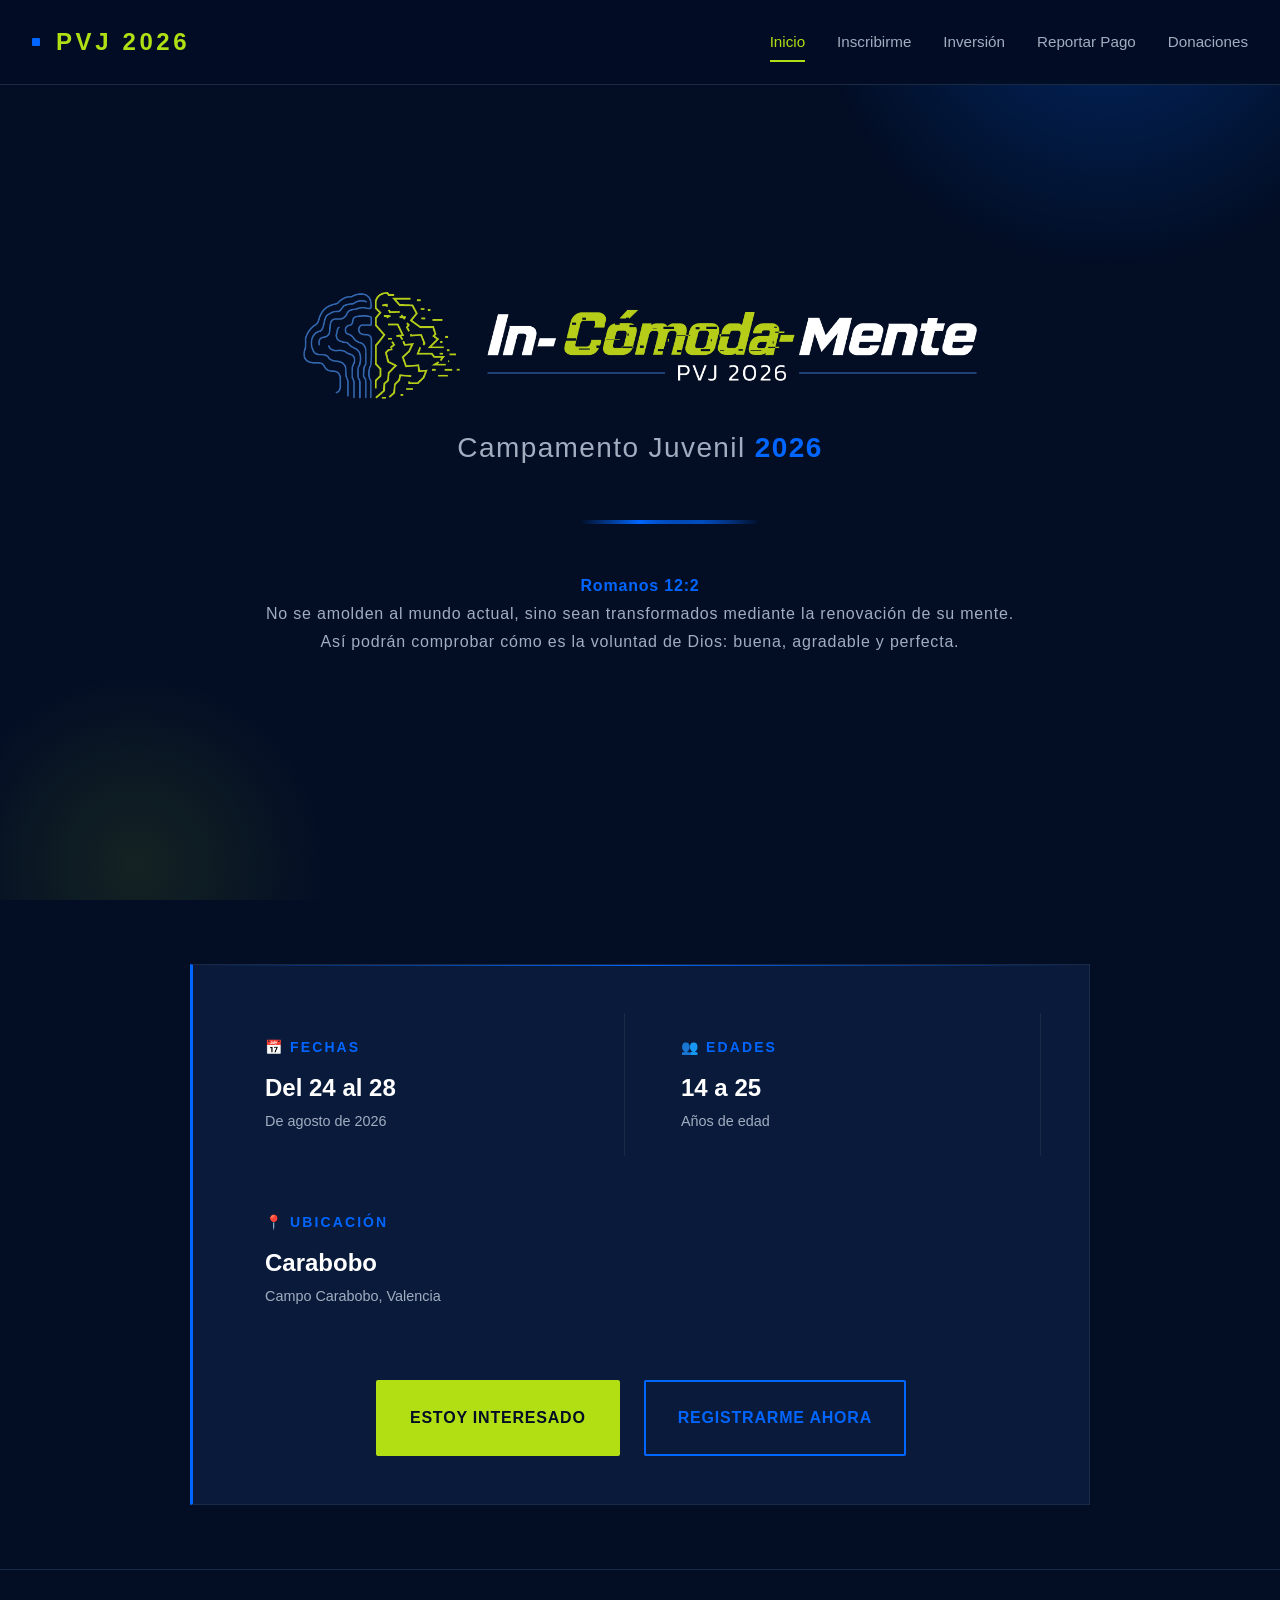
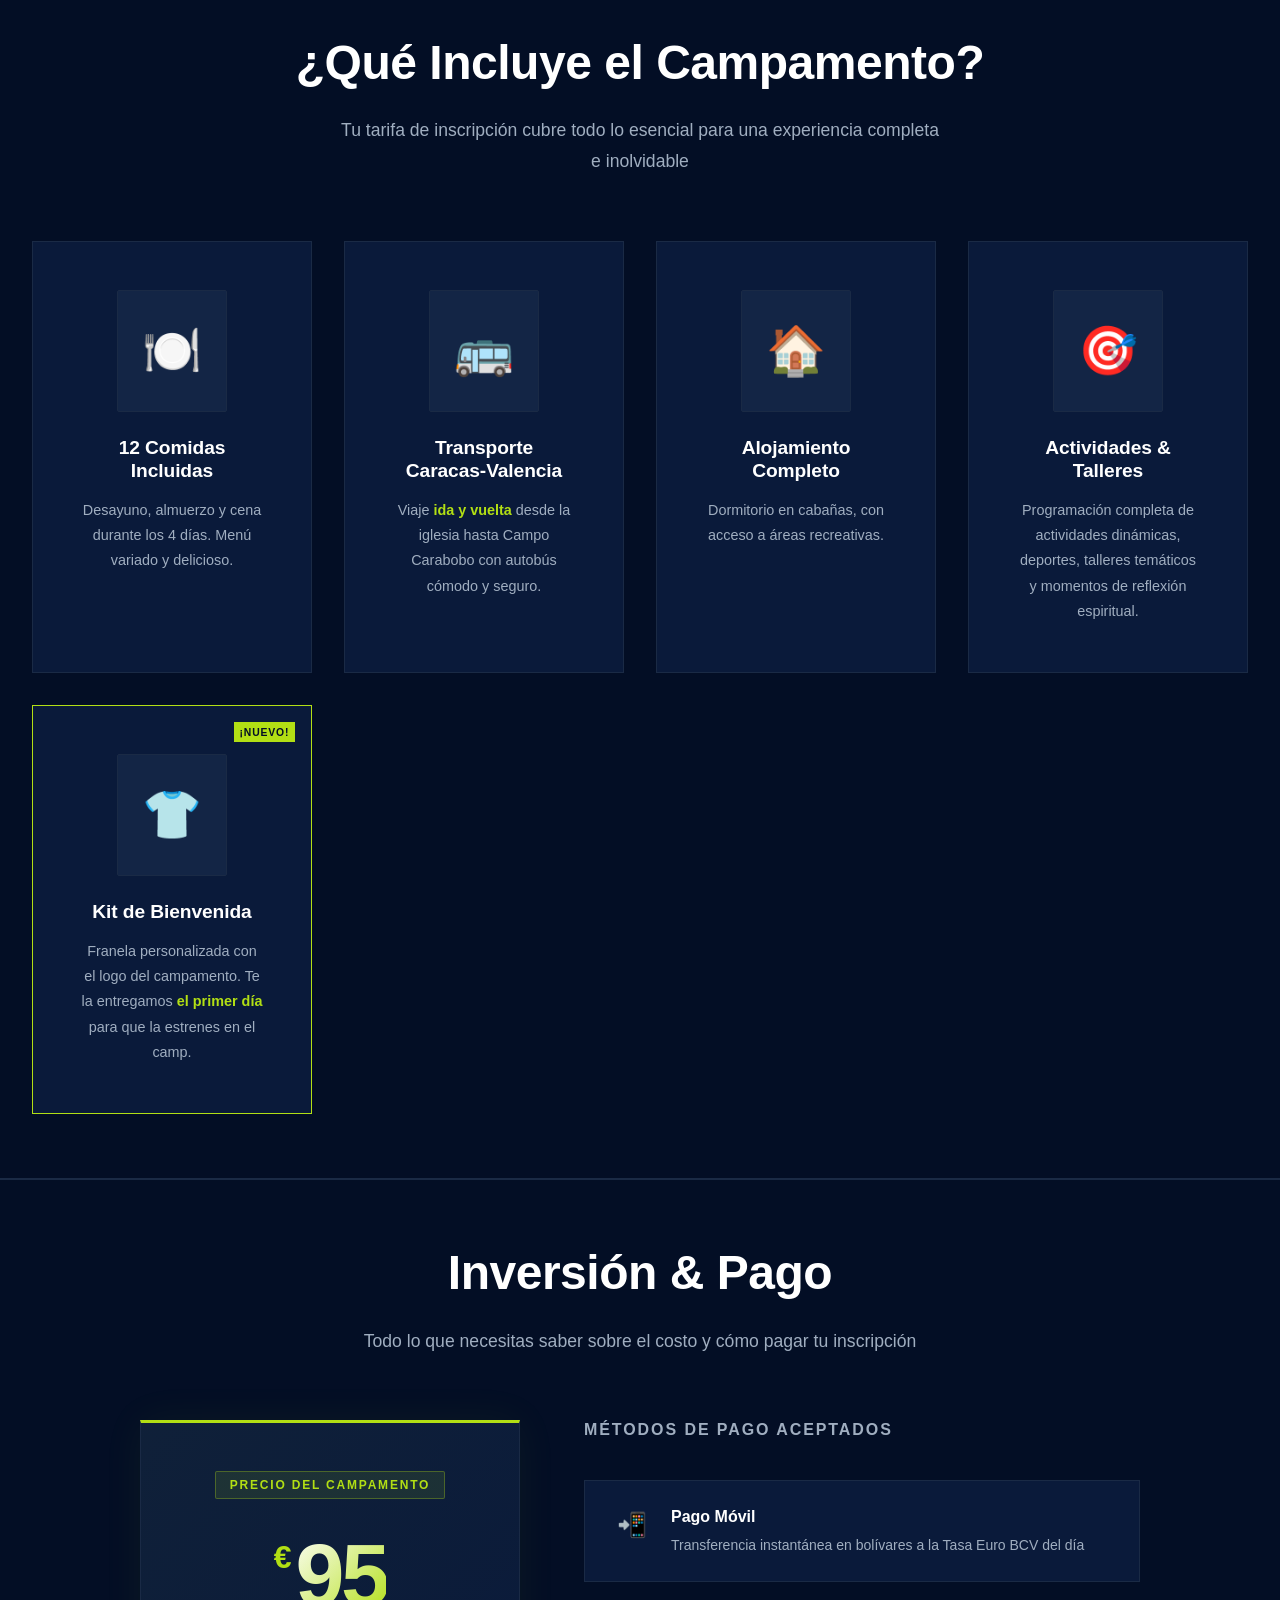
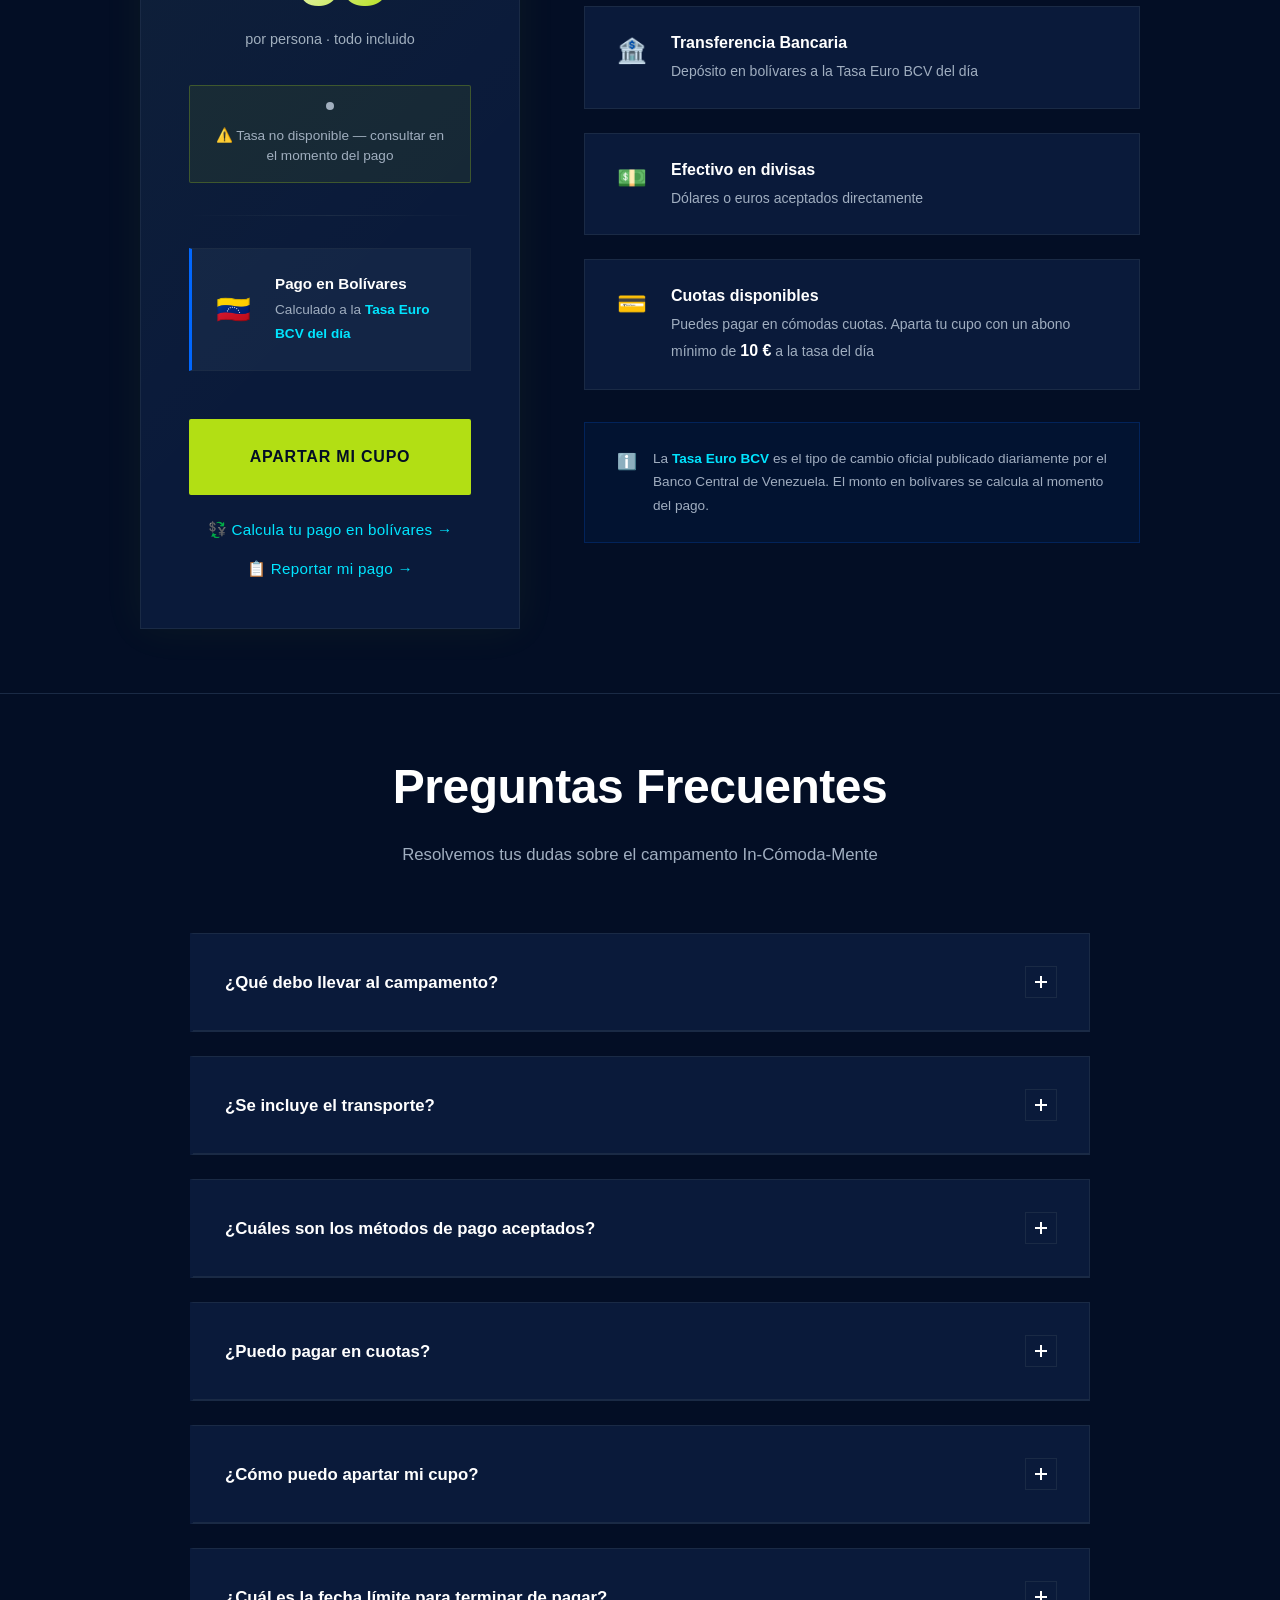
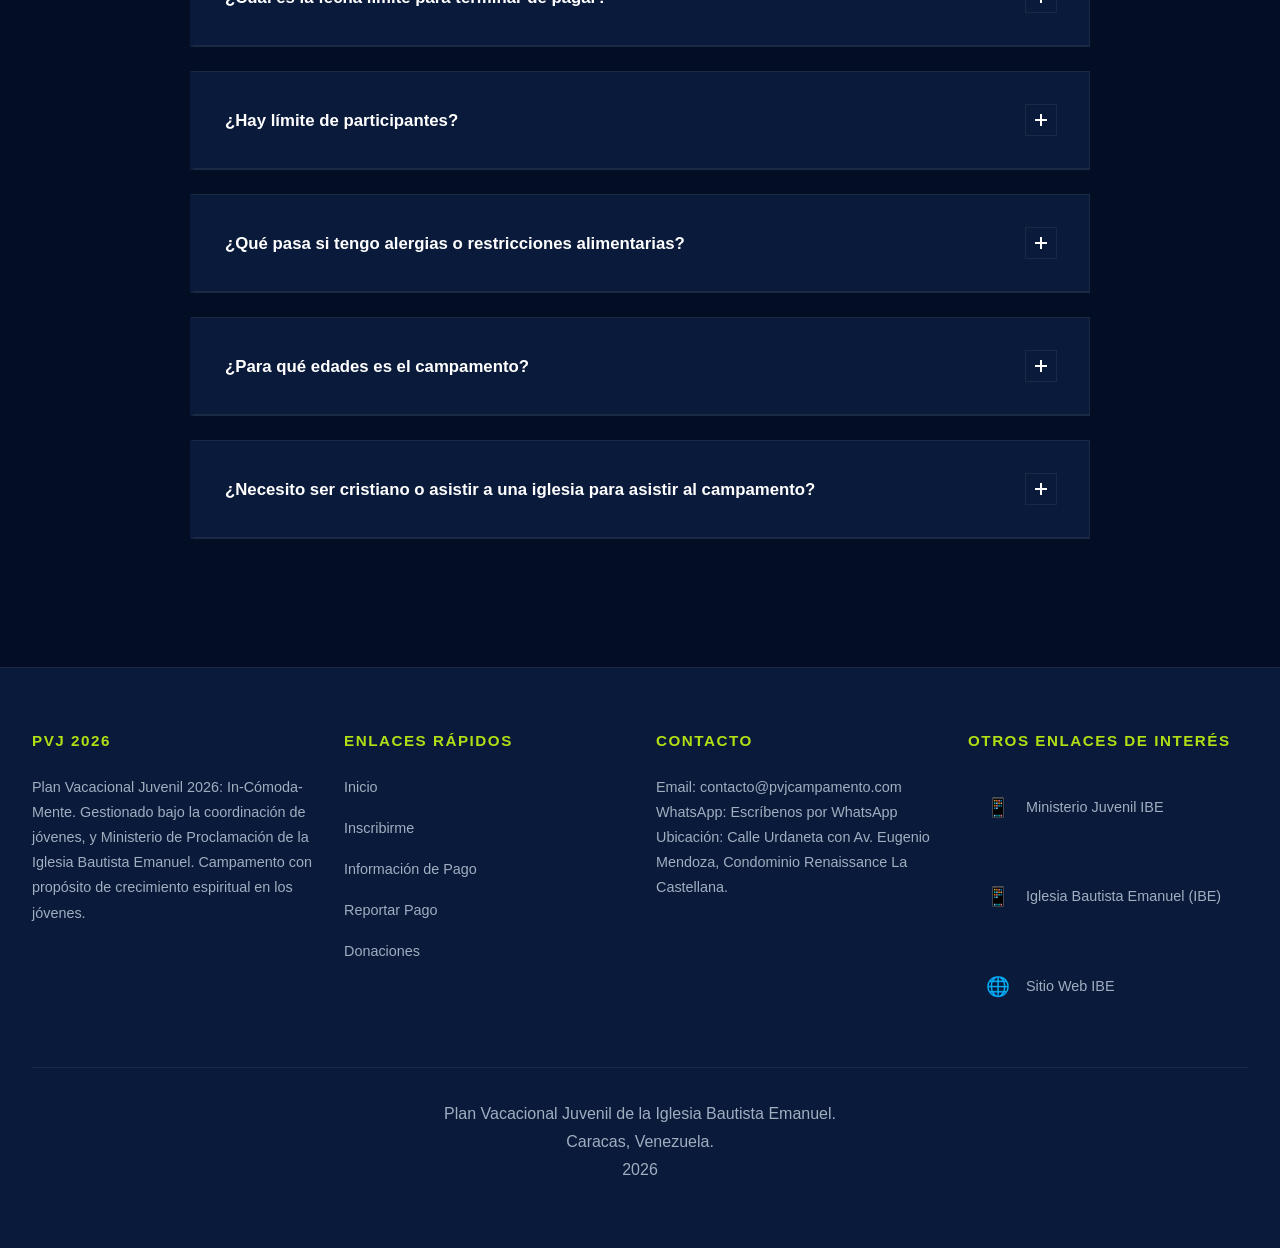
==== commit 132ff70d: "Add Kit de Bienvenida card to What's Included section New 5th card with a pulsing ¡NUEVO! badge, t-s" ====
--- a/index.html
+++ b/index.html
@@ -88,6 +88,12 @@
                     <h3 class="included-title">Actividades & Talleres</h3>
                     <p class="included-description">Programación completa de actividades dinámicas, deportes, talleres temáticos y momentos de reflexión espiritual.</p>
                 </div>
+                <div class="included-item included-item--new">
+                    <span class="included-new-badge">¡NUEVO!</span>
+                    <div class="included-icon">👕</div>
+                    <h3 class="included-title">Kit de Bienvenida</h3>
+                    <p class="included-description">Franela personalizada con el logo del campamento. Te la entregamos <span class="included-highlight">el primer día</span> para que la estrenes en el camp.</p>
+                </div>
             </div>
         </div>
     </section>
--- a/styles.css
+++ b/styles.css
@@ -728,6 +728,29 @@
 .included-item:nth-child(4) { animation-delay: 0.7s; }
 .included-item:nth-child(5) { animation-delay: 0.8s; }
 
+.included-item--new {
+    border-color: var(--accent-lime);
+}
+
+.included-new-badge {
+    position: absolute;
+    top: var(--spacing-sm);
+    right: var(--spacing-sm);
+    background: var(--accent-lime);
+    color: var(--bg-primary);
+    font-size: 0.65rem;
+    font-weight: 800;
+    letter-spacing: 0.08em;
+    padding: 0.2em 0.55em;
+    text-transform: uppercase;
+    animation: pulseBadge 1.8s ease-in-out infinite;
+}
+
+@keyframes pulseBadge {
+    0%, 100% { transform: scale(1); box-shadow: 0 0 0 0 rgba(178, 223, 20, 0.5); }
+    50%       { transform: scale(1.06); box-shadow: 0 0 0 6px rgba(178, 223, 20, 0); }
+}
+
 .included-item::before {
     content: '';
     position: absolute;
@@ -2186,6 +2209,12 @@
     line-height: var(--line-height-relaxed);
 }
 
+.hero-cta-inline {
+    color: var(--accent-lime);
+    font-weight: 700;
+    font-style: italic;
+}
+
 .page-hero-cta {
     display: flex;
     gap: var(--spacing-md);
@@ -2299,6 +2328,38 @@
     color: var(--accent-blue-bright);
     font-weight: 600;
     margin-top: var(--spacing-md);
+}
+
+.why-card-links {
+    display: flex;
+    flex-direction: column;
+    gap: 0.5rem;
+    margin-top: var(--spacing-md);
+}
+
+.why-card-link {
+    display: flex;
+    align-items: center;
+    gap: 0.5rem;
+    padding: 0.5rem var(--spacing-sm);
+    background: rgba(178, 223, 20, 0.06);
+    border: 1px solid rgba(178, 223, 20, 0.2);
+    border-radius: 6px;
+    color: var(--accent-lime);
+    text-decoration: none;
+    font-size: 0.85rem;
+    font-weight: 500;
+    transition: background var(--transition-fast), border-color var(--transition-fast);
+}
+
+.why-card-link:hover {
+    background: rgba(178, 223, 20, 0.12);
+    border-color: var(--accent-lime);
+}
+
+.why-card-link-icon {
+    font-size: 1rem;
+    flex-shrink: 0;
 }
 
 /* ============================================
@@ -2874,7 +2935,16 @@
     display: grid;
     grid-template-columns: repeat(auto-fit, minmax(280px, 1fr));
     gap: var(--spacing-lg);
-    margin-bottom: var(--spacing-xl);
+}
+
+.donation-methods-grid--3col {
+    grid-template-columns: repeat(3, 1fr);
+}
+
+@media (max-width: 900px) {
+    .donation-methods-grid--3col {
+        grid-template-columns: 1fr;
+    }
 }
 
 .donation-method-card {
@@ -2987,6 +3057,10 @@
     margin-top: var(--spacing-md);
 }
 
+.donation-method-card .donation-wa-btn + .donation-wa-btn {
+    margin-top: var(--spacing-xs);
+}
+
 /* ============================================
    DONATIONS PAGE — FINAL CTA
    ============================================ */
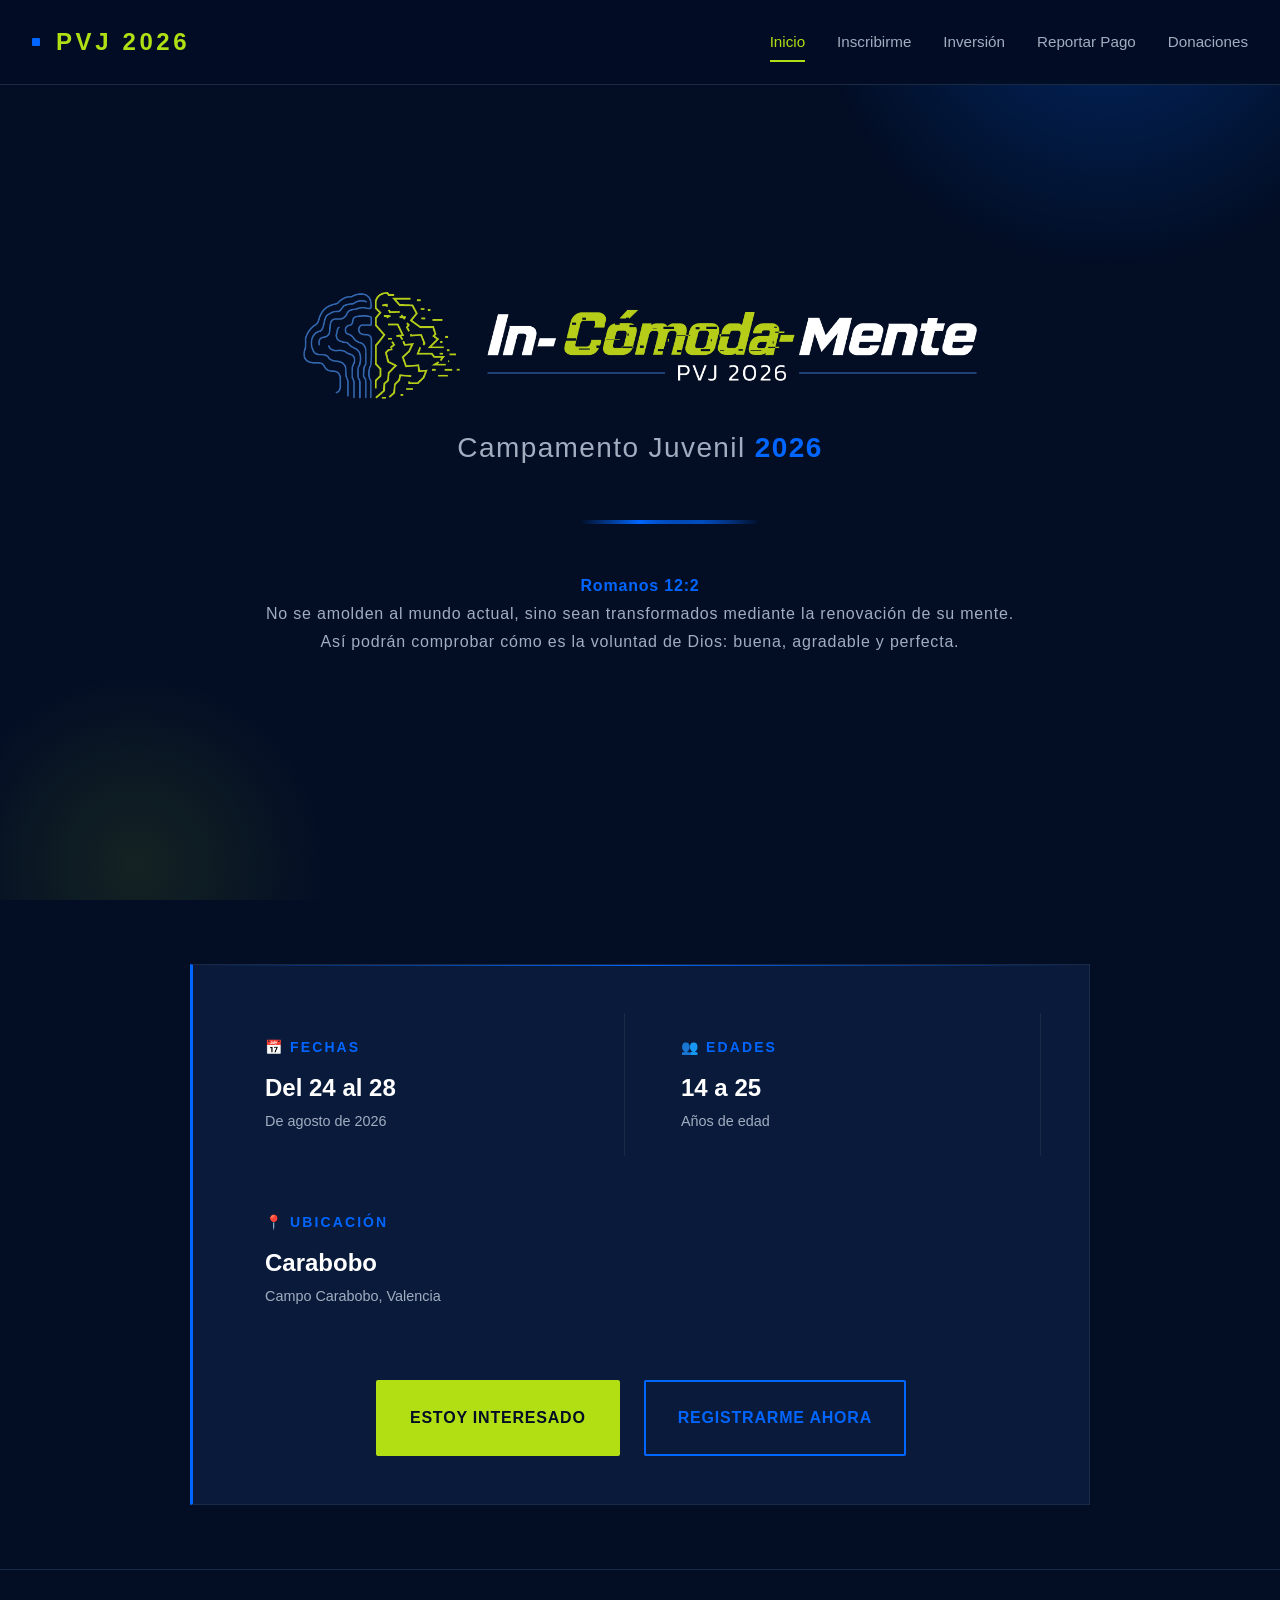
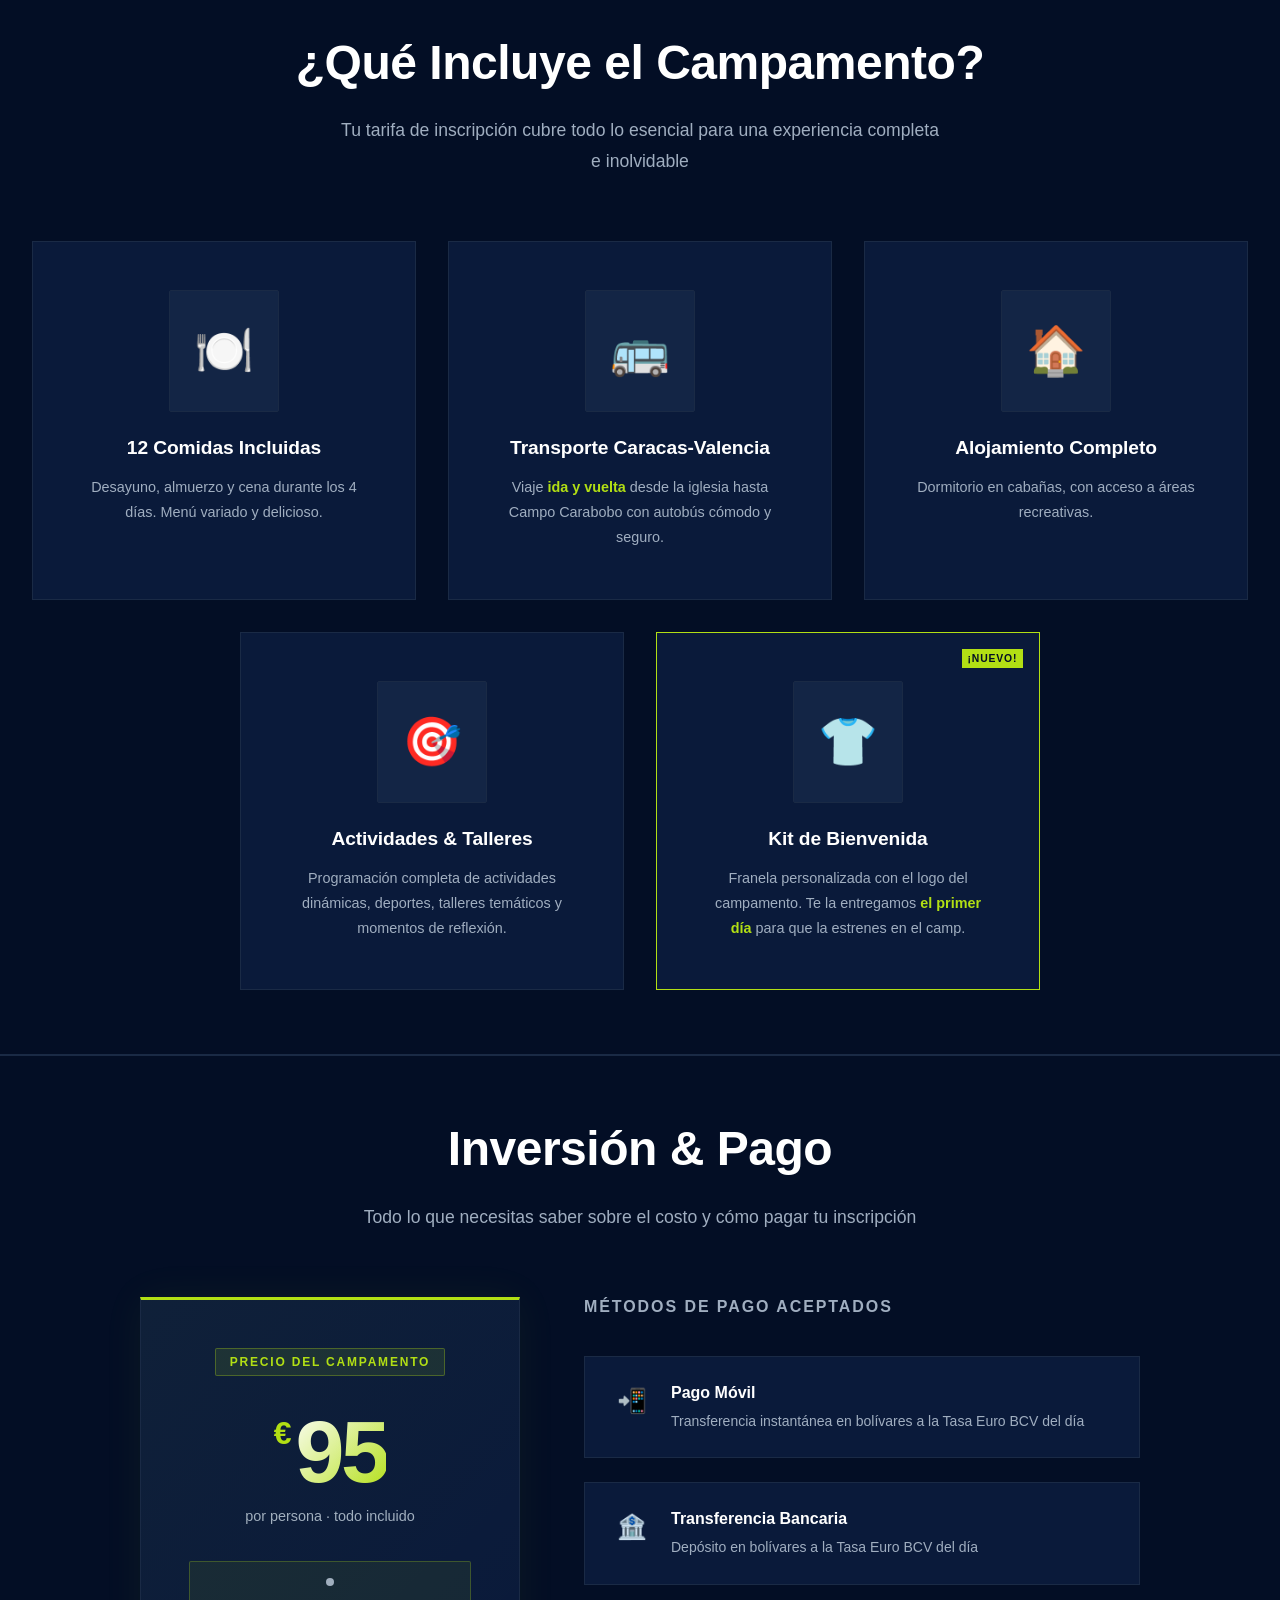
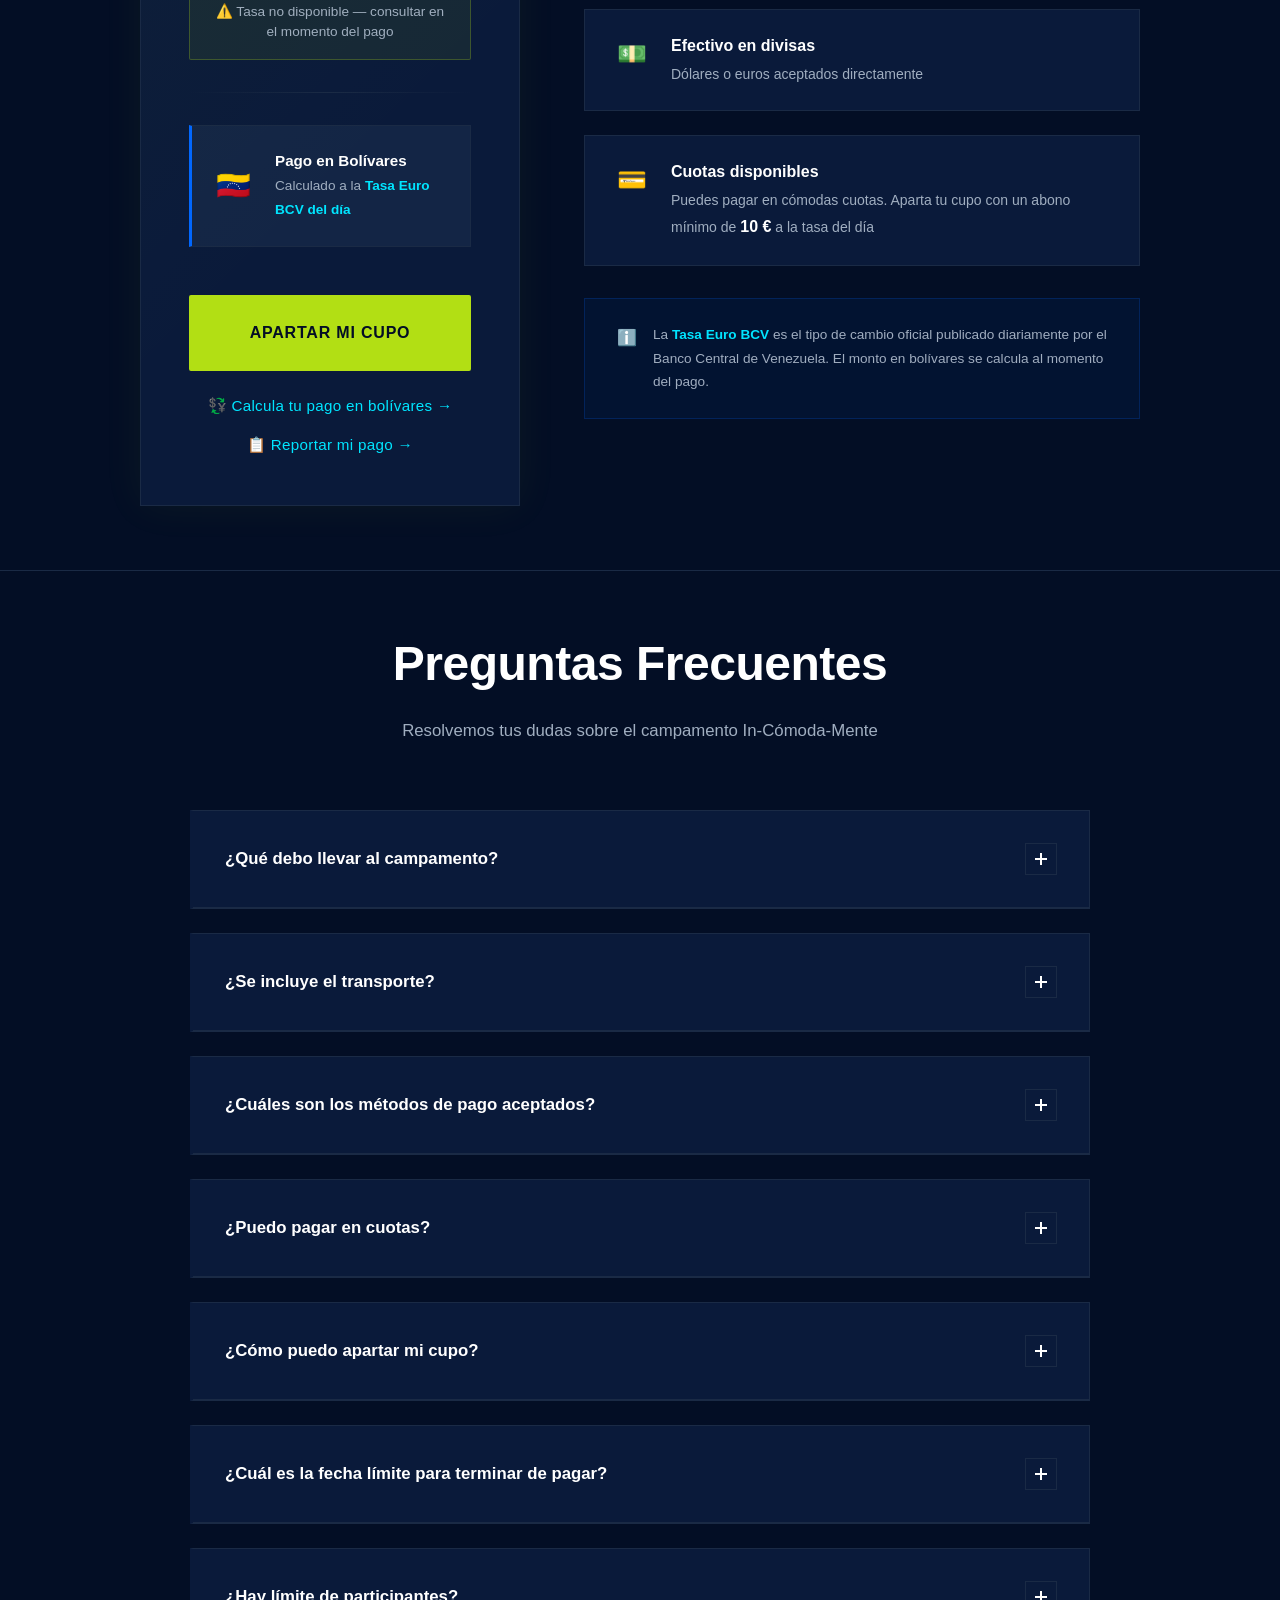
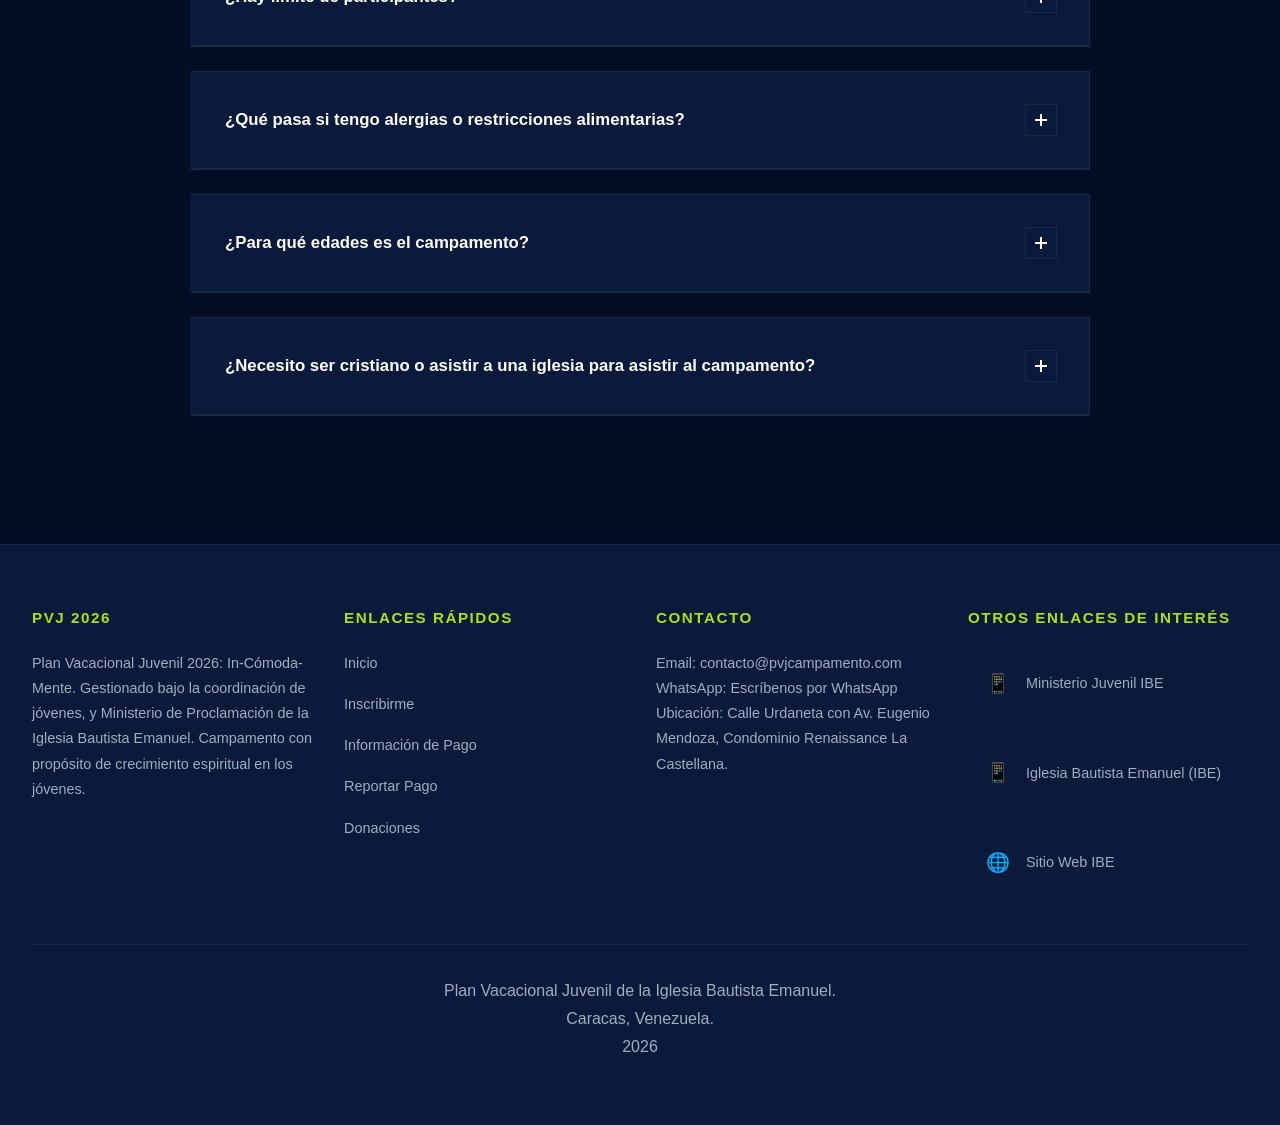
==== commit c6fb79d0: "Ajustes en el texto" ====
--- a/index.html
+++ b/index.html
@@ -86,7 +86,7 @@
                 <div class="included-item">
                     <div class="included-icon">🎯</div>
                     <h3 class="included-title">Actividades & Talleres</h3>
-                    <p class="included-description">Programación completa de actividades dinámicas, deportes, talleres temáticos y momentos de reflexión espiritual.</p>
+                    <p class="included-description">Programación completa de actividades dinámicas, deportes, talleres temáticos y momentos de reflexión.</p>
                 </div>
                 <div class="included-item included-item--new">
                     <span class="included-new-badge">¡NUEVO!</span>
--- a/styles.css
+++ b/styles.css
@@ -705,10 +705,19 @@
 
 .included-grid {
     display: grid;
-    grid-template-columns: repeat(auto-fit, minmax(280px, 1fr));
+    grid-template-columns: repeat(6, 1fr);
     gap: var(--spacing-lg);
     margin-top: var(--spacing-xl);
 }
+
+/* Row 1: 3 items each span 2 of 6 columns */
+.included-item:nth-child(1) { grid-column: span 2; }
+.included-item:nth-child(2) { grid-column: span 2; }
+.included-item:nth-child(3) { grid-column: span 2; }
+
+/* Row 2: 2 items centered — skip col 1, span 2, skip 1, span 2, skip 1 */
+.included-item:nth-child(4) { grid-column: 2 / 4; }
+.included-item:nth-child(5) { grid-column: 4 / 6; }
 
 .included-item {
     background: var(--bg-secondary);
@@ -1057,6 +1066,20 @@
 
 /* Responsive */
 @media (max-width: 768px) {
+    .included-grid {
+        grid-template-columns: 1fr;
+    }
+
+    .included-item:nth-child(1),
+    .included-item:nth-child(2),
+    .included-item:nth-child(3),
+    .included-item:nth-child(4),
+    .included-item:nth-child(5) {
+        grid-column: 1 / -1;
+    }
+}
+
+@media (max-width: 768px) {
     .pricing-layout {
         grid-template-columns: 1fr;
         gap: var(--spacing-xl);
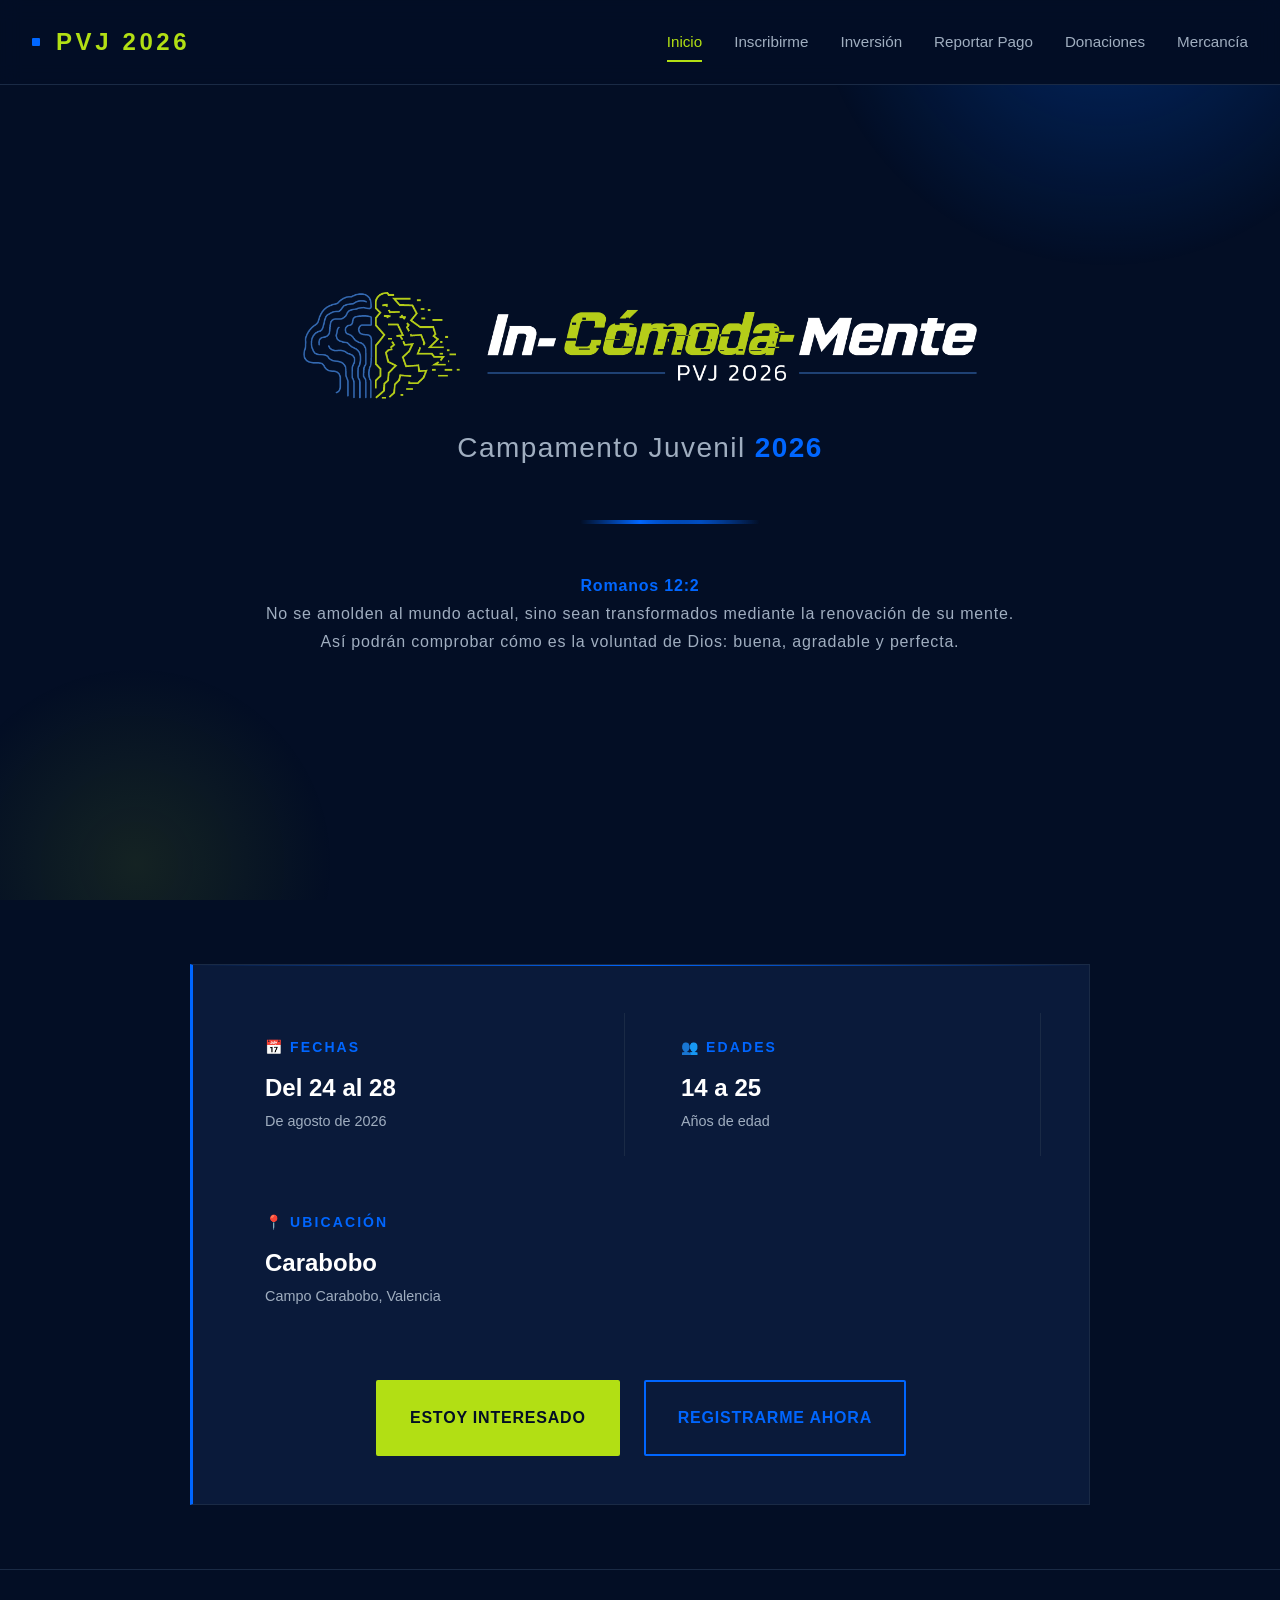
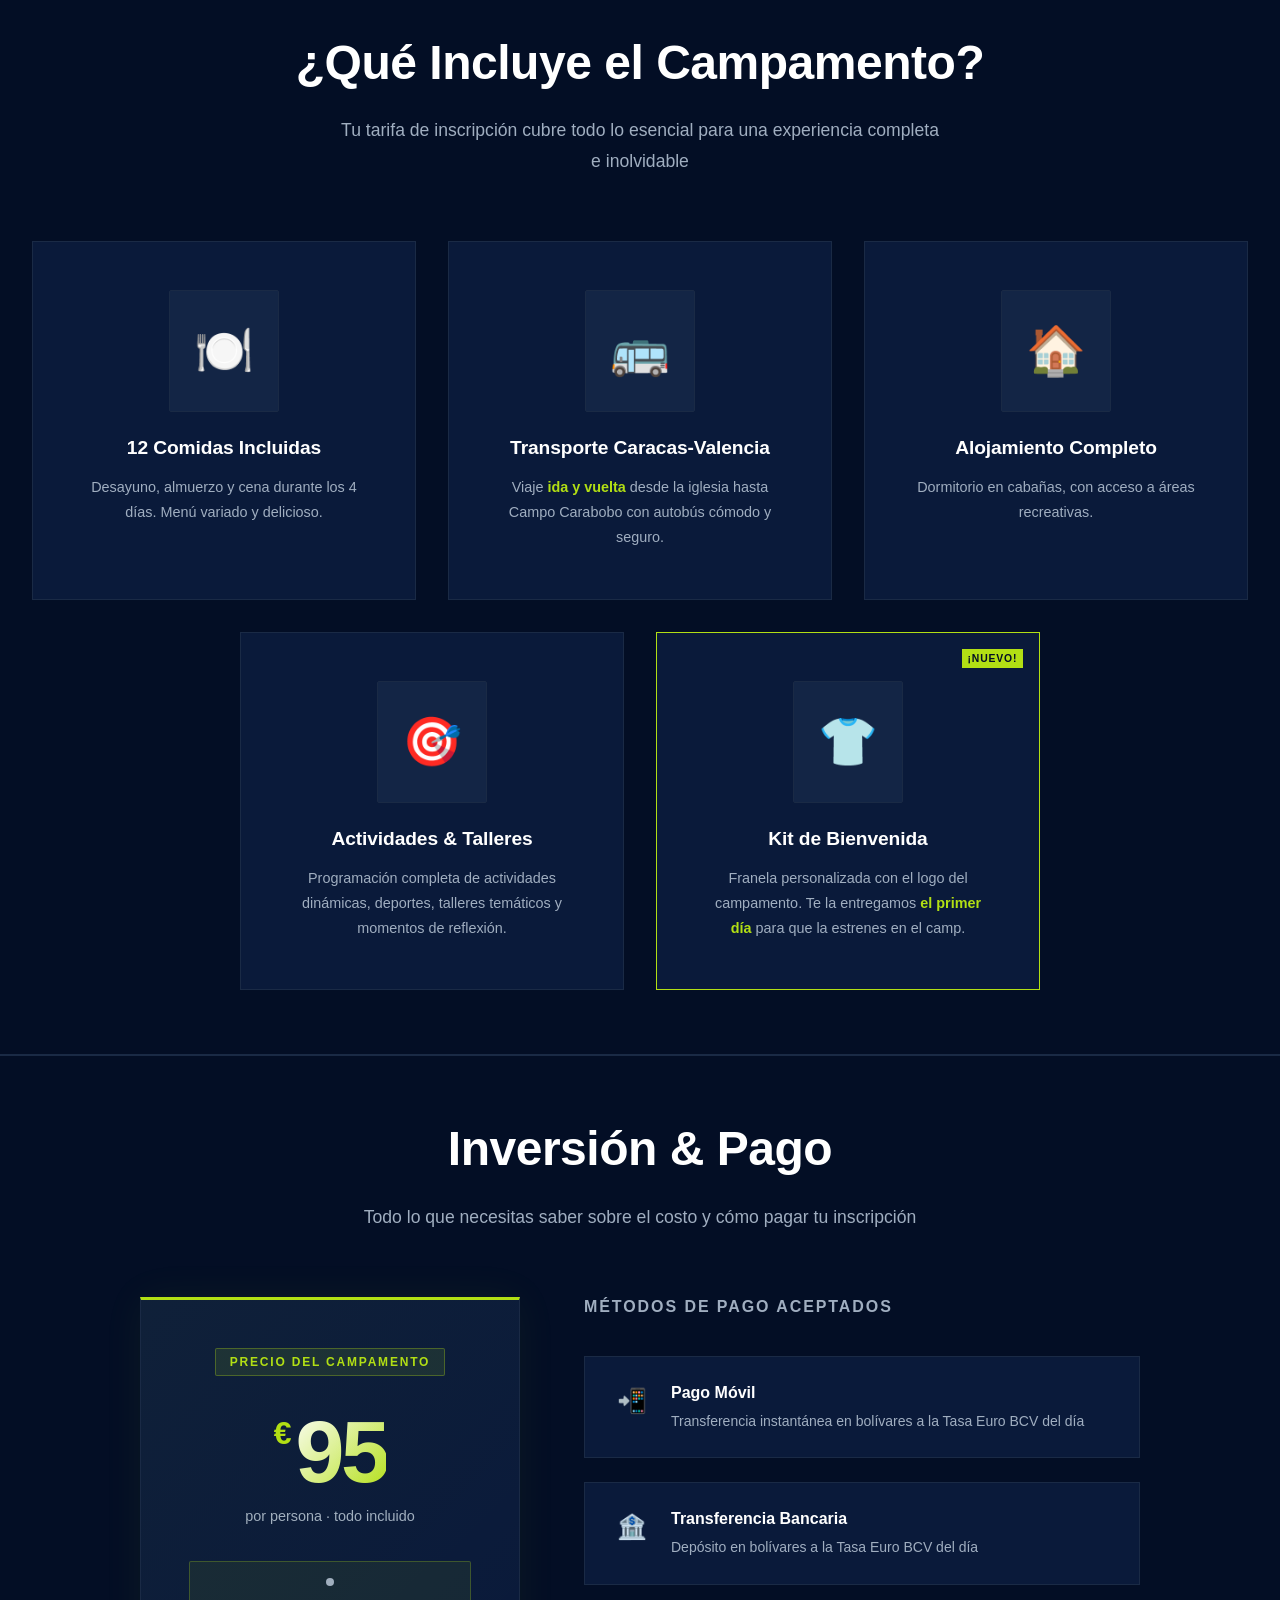
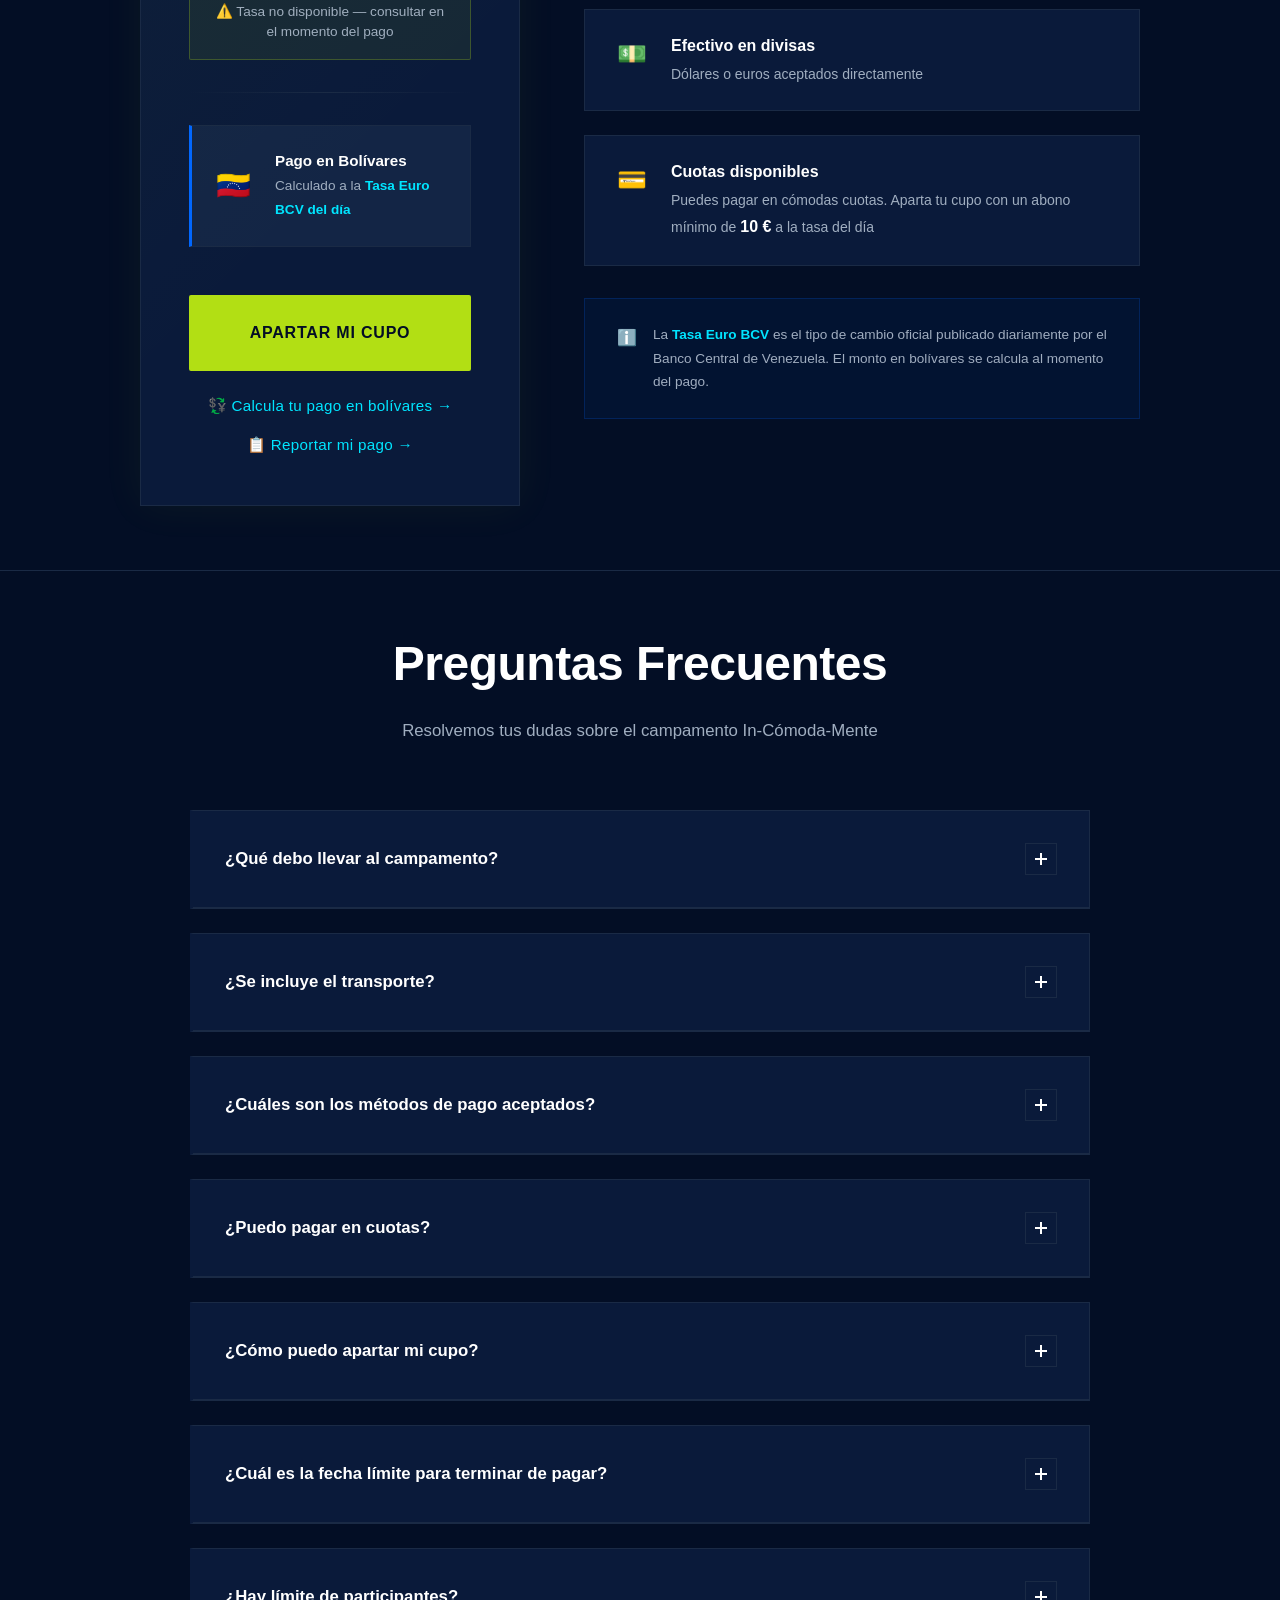
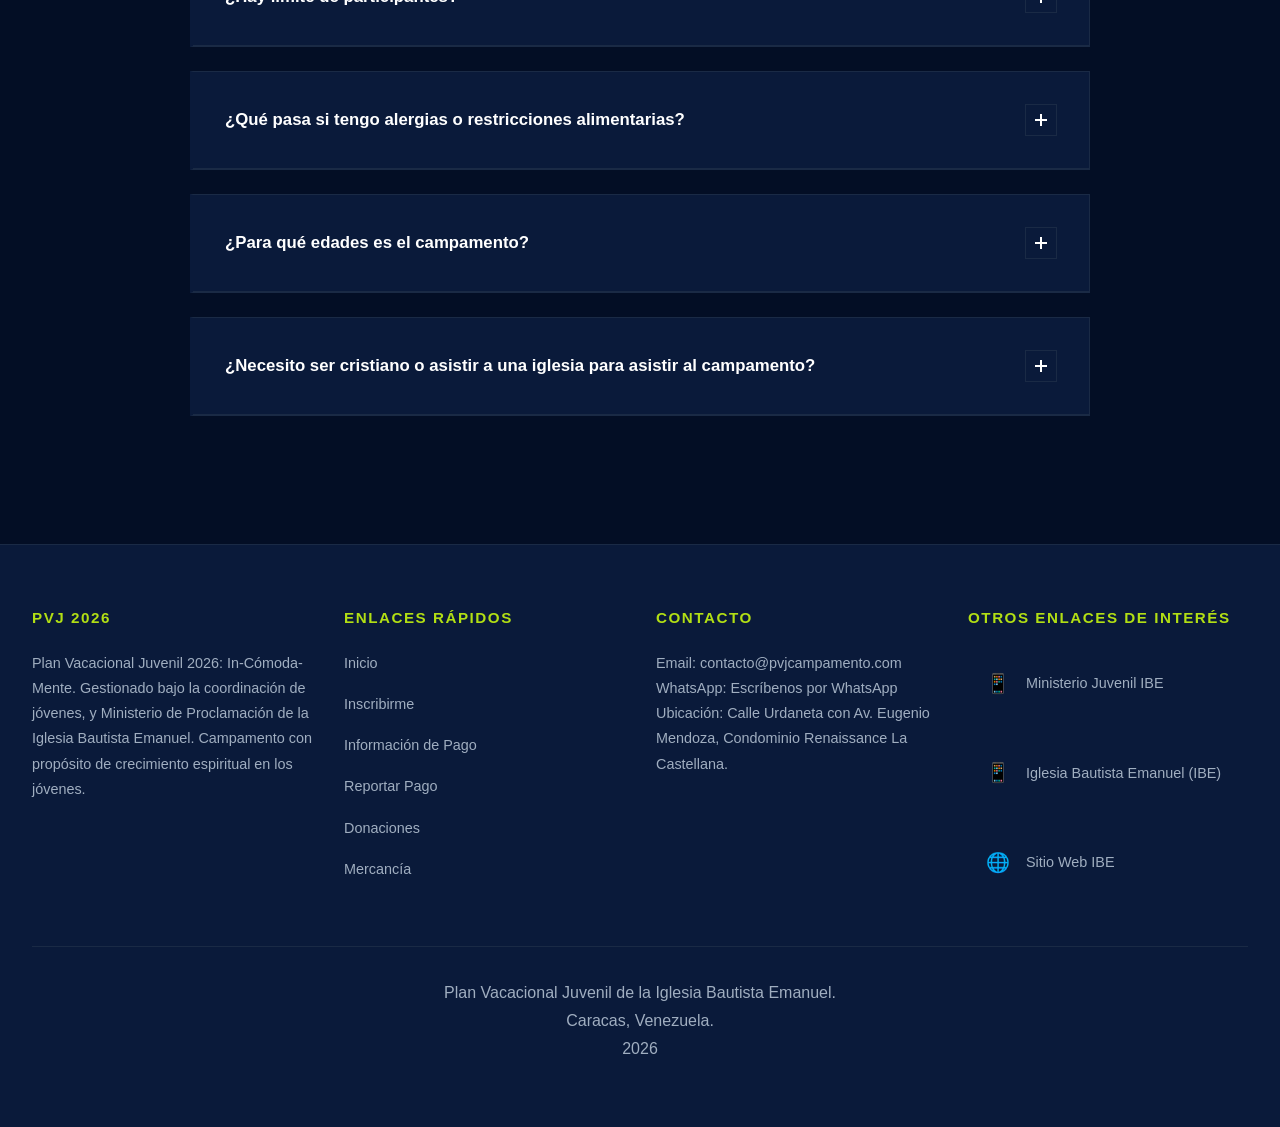
==== commit 6174c9ad: "Add AI/crawler SEO: structured data, noscript fallbacks, llms.txt Content on this site is rendered b" ====
--- a/index.html
+++ b/index.html
@@ -5,12 +5,127 @@
     <meta name="viewport" content="width=device-width, initial-scale=1.0">
     <title>PVJ 2026 - In-Cómoda-Mente | Campamento Juvenil</title>
     <meta name="description" content="Campamento Juvenil 2026 - In-Cómoda-Mente. Basado en Romanos 12:2. Del 24 al 28 de agosto en Carabobo, Venezuela.">
+    <meta name="keywords" content="campamento juvenil, PVJ 2026, In-Cómoda-Mente, campamento cristiano, Venezuela, Carabobo, Valencia, jóvenes, Iglesia Bautista Emanuel, IBE">
+    <meta name="robots" content="index, follow">
+    <link rel="canonical" href="https://pvjcampamento.com/">
+
+    <!-- Open Graph -->
+    <meta property="og:type" content="website">
+    <meta property="og:url" content="https://pvjcampamento.com/">
+    <meta property="og:title" content="PVJ 2026 - In-Cómoda-Mente | Campamento Juvenil">
+    <meta property="og:description" content="Campamento Juvenil cristiano del 24 al 28 de agosto de 2026 en Carabobo, Venezuela. Para jóvenes de 14 a 25 años. Inscríbete ya.">
+    <meta property="og:image" content="https://pvjcampamento.com/assets/logo.png">
+    <meta property="og:locale" content="es_VE">
+    <meta property="og:site_name" content="PVJ Campamento">
+
+    <!-- Twitter Card -->
+    <meta name="twitter:card" content="summary_large_image">
+    <meta name="twitter:title" content="PVJ 2026 - In-Cómoda-Mente | Campamento Juvenil">
+    <meta name="twitter:description" content="Campamento Juvenil cristiano del 24 al 28 de agosto de 2026 en Carabobo, Venezuela. Para jóvenes de 14 a 25 años.">
+    <meta name="twitter:image" content="https://pvjcampamento.com/assets/logo.png">
+
     <link rel="icon" type="image/x-icon" href="assets/favicon.ico">
     <link rel="stylesheet" href="styles.css">
+
+    <!-- Structured Data: Event -->
+    <script type="application/ld+json">
+    {
+      "@context": "https://schema.org",
+      "@type": "Event",
+      "name": "PVJ 2026 — In-Cómoda-Mente",
+      "description": "Campamento Juvenil cristiano basado en Romanos 12:2. Experiencia de 5 días con alojamiento, comidas, transporte y actividades incluidas. Salida desde Iglesia Bautista Emanuel, La Castellana, Caracas.",
+      "startDate": "2026-08-24",
+      "endDate": "2026-08-28",
+      "eventStatus": "https://schema.org/EventScheduled",
+      "eventAttendanceMode": "https://schema.org/OfflineEventAttendanceMode",
+      "location": {
+        "@type": "Place",
+        "name": "Fundación Bautista Campo de Carabobo",
+        "address": {
+          "@type": "PostalAddress",
+          "addressLocality": "Valencia",
+          "addressRegion": "Carabobo",
+          "addressCountry": "VE"
+        }
+      },
+      "organizer": {
+        "@type": "Organization",
+        "name": "Iglesia Bautista Emanuel",
+        "url": "https://pvjcampamento.com/"
+      },
+      "offers": {
+        "@type": "Offer",
+        "price": "95",
+        "priceCurrency": "EUR",
+        "availability": "https://schema.org/InStock",
+        "url": "https://pvjcampamento.com/"
+      },
+      "url": "https://pvjcampamento.com/",
+      "image": "https://pvjcampamento.com/assets/logo.png",
+      "typicalAgeRange": "14-25"
+    }
+    </script>
+
+    <!-- Structured Data: Organization -->
+    <script type="application/ld+json">
+    {
+      "@context": "https://schema.org",
+      "@type": "Organization",
+      "name": "PVJ Campamento — Iglesia Bautista Emanuel",
+      "url": "https://pvjcampamento.com/",
+      "logo": "https://pvjcampamento.com/assets/logo.png",
+      "contactPoint": {
+        "@type": "ContactPoint",
+        "contactType": "customer support",
+        "availableLanguage": "Spanish"
+      },
+      "sameAs": []
+    }
+    </script>
+
+    <!-- Structured Data: SiteLinksSearchBox / WebSite -->
+    <script type="application/ld+json">
+    {
+      "@context": "https://schema.org",
+      "@type": "WebSite",
+      "name": "PVJ Campamento",
+      "url": "https://pvjcampamento.com/"
+    }
+    </script>
+
+    <!-- Structured Data: FAQPage — keep in sync with faqData in main.js -->
+    <script type="application/ld+json">
+    {
+      "@context": "https://schema.org",
+      "@type": "FAQPage",
+      "mainEntity": [
+        { "@type": "Question", "name": "¿Qué debo llevar al campamento?", "acceptedAnswer": { "@type": "Answer", "text": "Debes traer: ropa cómoda para actividades al aire libre, traje de baño, toalla, aseo personal, sábanas y cobijas, medicamentos (si aplica) y documentos de identidad. Te recomendamos no traer objetos de valor como joyas o equipos electrónicos costosos — el equipo no se responsabiliza por pérdidas o daños de objetos personales." } },
+        { "@type": "Question", "name": "¿Se incluye el transporte?", "acceptedAnswer": { "@type": "Answer", "text": "¡Sí, el transporte está incluido! Contarás con traslado desde la iglesia hasta Campo Carabobo en un transporte cómodo y seguro. No tienes que preocuparte por cómo llegar — nosotros te llevamos." } },
+        { "@type": "Question", "name": "¿Cuáles son los métodos de pago aceptados?", "acceptedAnswer": { "@type": "Answer", "text": "Aceptamos Bs. por pago móvil o transferencia a la tasa euro del día BCV. También recibimos efectivo en dólares o euros. Si dispones de otro método de pago, consúltalo al equipo." } },
+        { "@type": "Question", "name": "¿Puedo pagar en cuotas?", "acceptedAnswer": { "@type": "Answer", "text": "No somos el logo amarillo, pero definitivamente puedes pagar en cómodas cuotas." } },
+        { "@type": "Question", "name": "¿Cómo puedo apartar mi cupo?", "acceptedAnswer": { "@type": "Answer", "text": "Debes realizar un abono de mínimo 10 € a la tasa del día. Si tienes dudas, puedes consultarlo los domingos al finalizar cada culto, o escribirnos por Instagram o WhatsApp, o consultarlo con el staff." } },
+        { "@type": "Question", "name": "¿Cuál es la fecha límite para terminar de pagar?", "acceptedAnswer": { "@type": "Answer", "text": "5 días antes del comienzo del evento. Si tienes dudas, acércate a la mesa el día domingo." } },
+        { "@type": "Question", "name": "¿Hay límite de participantes?", "acceptedAnswer": { "@type": "Answer", "text": "Sí, el campamento tiene un cupo máximo de 70 personas. Las inscripciones son por orden de llegada y los cupos se llenan rápido." } },
+        { "@type": "Question", "name": "¿Qué pasa si tengo alergias o restricciones alimentarias?", "acceptedAnswer": { "@type": "Answer", "text": "Es importante que nos cuentes si tienes alguna alergia, intolerancia o restricción alimentaria, para que el equipo pueda ajustarse a tus necesidades." } },
+        { "@type": "Question", "name": "¿Para qué edades es el campamento?", "acceptedAnswer": { "@type": "Answer", "text": "El campamento es para jóvenes de 14 a 25 años." } },
+        { "@type": "Question", "name": "¿Necesito ser cristiano o asistir a una iglesia para asistir al campamento?", "acceptedAnswer": { "@type": "Answer", "text": "Todos son bienvenidos." } }
+      ]
+    }
+    </script>
 </head>
 <body>
     <!-- HEADER & NAVIGATION — rendered by components.js -->
     <header></header>
+    <noscript>
+        <nav aria-label="Navegación principal">
+            <a href="/">Inicio</a>
+            <a href="https://docs.google.com/forms/d/e/1FAIpQLSfiJoNvwPer5zCyQQHRjPz2hSFAqCRCx5FT6Ea9flY4GWRAHQ/viewform" rel="noopener noreferrer">Inscribirme</a>
+            <a href="/#payment">Inversión</a>
+            <a href="/pagos.html">Reportar Pago</a>
+            <a href="/donaciones.html">Donaciones</a>
+            <a href="/mercancia.html">Mercancía</a>
+        </nav>
+    </noscript>
 
     <!-- HERO SECTION -->
     <section class="hero container" id="home">
@@ -132,7 +247,7 @@
                         </div>
                     </div>
 
-                    <a href="#interested-form" class="btn btn-primary" style="display:block; text-align:center; margin-top: var(--spacing-xl);">
+                    <a id="apartarCupoBtn" href="#" class="btn btn-primary" target="_blank" rel="noopener noreferrer" style="display:block; text-align:center; margin-top: var(--spacing-xl);">
                         Apartar mi cupo
                     </a>
                     <a href="pagos.html#calculadora" class="calc-cta-link">
@@ -198,6 +313,23 @@
         <div class="faq-container" id="faqContainer">
             <!-- FAQs will be dynamically generated -->
         </div>
+
+        <!-- Static fallback for crawlers/AI agents that don't execute JS.
+             Keep in sync with faqData in main.js. -->
+        <noscript>
+            <div class="faq-container">
+                <div class="faq-item active"><div class="faq-question"><span class="faq-question-text">¿Qué debo llevar al campamento?</span></div><div class="faq-answer"><div class="faq-answer-content"><p>Debes traer: ropa cómoda para actividades al aire libre, traje de baño, toalla, aseo personal, sábanas y cobijas, medicamentos (si aplica) y documentos de identidad. Te recomendamos no traer objetos de valor como joyas o equipos electrónicos costosos — el equipo no se responsabiliza por pérdidas o daños de objetos personales.</p></div></div></div>
+                <div class="faq-item active"><div class="faq-question"><span class="faq-question-text">¿Se incluye el transporte?</span></div><div class="faq-answer"><div class="faq-answer-content"><p>¡Sí, el transporte está incluido! Contarás con traslado desde la iglesia hasta Campo Carabobo en un transporte cómodo y seguro. No tienes que preocuparte por cómo llegar — nosotros te llevamos.</p></div></div></div>
+                <div class="faq-item active"><div class="faq-question"><span class="faq-question-text">¿Cuáles son los métodos de pago aceptados?</span></div><div class="faq-answer"><div class="faq-answer-content"><p>Aceptamos Bs. por pago móvil o transferencia a la tasa euro del día BCV. También recibimos efectivo en dólares o euros. Si dispones de otro método de pago, consúltalo al equipo.</p></div></div></div>
+                <div class="faq-item active"><div class="faq-question"><span class="faq-question-text">¿Puedo pagar en cuotas?</span></div><div class="faq-answer"><div class="faq-answer-content"><p>No somos el logo amarillo, pero definitivamente puedes pagar en cómodas cuotas.</p></div></div></div>
+                <div class="faq-item active"><div class="faq-question"><span class="faq-question-text">¿Cómo puedo apartar mi cupo?</span></div><div class="faq-answer"><div class="faq-answer-content"><p>Debes realizar un abono de mínimo 10 € a la tasa del día. Si tienes dudas, puedes consultarlo los domingos al finalizar cada culto, o escribirnos por Instagram o WhatsApp, o consultarlo con el staff.</p></div></div></div>
+                <div class="faq-item active"><div class="faq-question"><span class="faq-question-text">¿Cuál es la fecha límite para terminar de pagar?</span></div><div class="faq-answer"><div class="faq-answer-content"><p>5 días antes del comienzo del evento. Si tienes dudas, acércate a la mesa el día domingo.</p></div></div></div>
+                <div class="faq-item active"><div class="faq-question"><span class="faq-question-text">¿Hay límite de participantes?</span></div><div class="faq-answer"><div class="faq-answer-content"><p>Sí, el campamento tiene un cupo máximo de 70 personas. Las inscripciones son por orden de llegada y los cupos se llenan rápido. Si estás leyendo esto, todavía hay campo — ¡no esperes más para asegurar tu lugar!</p></div></div></div>
+                <div class="faq-item active"><div class="faq-question"><span class="faq-question-text">¿Qué pasa si tengo alergias o restricciones alimentarias?</span></div><div class="faq-answer"><div class="faq-answer-content"><p>Es importante que nos cuentes si tienes alguna alergia, intolerancia o restricción alimentaria. Esa información es valiosa para que el equipo pueda ajustarse de la mejor manera posible y estar al tanto de tus necesidades.</p></div></div></div>
+                <div class="faq-item active"><div class="faq-question"><span class="faq-question-text">¿Para qué edades es el campamento?</span></div><div class="faq-answer"><div class="faq-answer-content"><p>El campamento es para jóvenes de 14 a 25 años. Así logramos crear un espacio donde todos se sientan identificados y puedan conectar de verdad. Si tienes dudas, escríbenos.</p></div></div></div>
+                <div class="faq-item active"><div class="faq-question"><span class="faq-question-text">¿Necesito ser cristiano o asistir a una iglesia para asistir al campamento?</span></div><div class="faq-answer"><div class="faq-answer-content"><p>Todos son bienvenidos.</p></div></div></div>
+            </div>
+        </noscript>
     </section>
 
     <!-- FOOTER — rendered by components.js -->
--- a/styles.css
+++ b/styles.css
@@ -3192,3 +3192,549 @@
 .donations-contact-item a:hover {
     color: var(--accent-lime-bright);
 }
+
+/* ============================================
+   PAGOS — PAYMENT DATA SECTION
+   ============================================ */
+.pagos-datos-section {
+    padding: var(--spacing-2xl) 0;
+    border-top: 1px solid var(--border-subtle);
+}
+
+.pagos-datos-grid {
+    display: grid;
+    grid-template-columns: 1fr 1fr;
+    gap: var(--spacing-lg);
+    margin-bottom: var(--spacing-lg);
+}
+
+.pagos-datos-card {
+    border: 2px solid var(--border-subtle);
+    background: linear-gradient(135deg, var(--bg-primary) 0%, var(--bg-secondary) 100%);
+    display: flex;
+    flex-direction: column;
+}
+
+.pagos-datos-card-header {
+    border-bottom: 2px solid var(--border-subtle);
+    padding: var(--spacing-md);
+    background: var(--bg-primary);
+}
+
+.pagos-datos-card-header h3 {
+    font-size: 1.1rem;
+    color: var(--accent-lime);
+    margin: 0 0 0.4rem 0;
+    font-weight: 600;
+}
+
+.pagos-datos-card-label {
+    font-size: 0.78rem;
+    color: var(--text-secondary);
+    text-transform: uppercase;
+    letter-spacing: 0.05em;
+    opacity: 0.7;
+}
+
+.pagos-datos-card-body {
+    padding: var(--spacing-md);
+    display: flex;
+    flex-direction: column;
+    gap: var(--spacing-md);
+    flex: 1;
+}
+
+.pagos-dato-item {
+    display: flex;
+    flex-direction: column;
+    gap: 0.4rem;
+}
+
+.pagos-dato-label {
+    font-size: 0.72rem;
+    color: var(--text-secondary);
+    text-transform: uppercase;
+    letter-spacing: 0.05em;
+    font-weight: 600;
+}
+
+.pagos-dato-display {
+    display: flex;
+    align-items: center;
+    justify-content: space-between;
+    background: rgba(19, 37, 69, 0.6);
+    border: 1px solid var(--border-subtle);
+    padding: 0.7rem var(--spacing-sm);
+    gap: var(--spacing-sm);
+    transition: background var(--transition-fast), border-color var(--transition-fast);
+}
+
+.pagos-dato-display:hover {
+    background: rgba(19, 37, 69, 0.9);
+    border-color: var(--bg-tertiary);
+}
+
+.pagos-dato-value {
+    font-family: var(--font-mono);
+    font-size: 0.88rem;
+    color: var(--text-primary);
+    letter-spacing: 0.02em;
+    flex: 1;
+    word-break: break-all;
+}
+
+.pagos-copy-btn {
+    display: flex;
+    align-items: center;
+    gap: 0.35rem;
+    background: transparent;
+    border: 1px solid var(--border-subtle);
+    color: var(--text-secondary);
+    padding: 0.45rem 0.7rem;
+    cursor: pointer;
+    font-size: 0.72rem;
+    font-weight: 500;
+    text-transform: uppercase;
+    letter-spacing: 0.05em;
+    transition: all var(--transition-fast);
+    white-space: nowrap;
+    flex-shrink: 0;
+    font-family: var(--font-family);
+}
+
+.pagos-copy-btn:hover {
+    background: rgba(178, 223, 20, 0.1);
+    border-color: var(--accent-lime);
+    color: var(--accent-lime);
+}
+
+.pagos-copy-btn:active {
+    transform: scale(0.95);
+}
+
+.pagos-copy-btn.copied {
+    background: rgba(34, 197, 94, 0.12);
+    border-color: #22c55e;
+    color: #22c55e;
+}
+
+.pagos-copy-icon {
+    font-size: 0.95rem;
+}
+
+.pagos-copy-all-btn {
+    display: flex;
+    align-items: center;
+    justify-content: center;
+    gap: 0.5rem;
+    background: rgba(178, 223, 20, 0.08);
+    border: 2px solid var(--accent-lime);
+    color: var(--accent-lime);
+    padding: 0.8rem var(--spacing-md);
+    cursor: pointer;
+    font-size: 0.82rem;
+    font-weight: 600;
+    text-transform: uppercase;
+    letter-spacing: 0.05em;
+    transition: all var(--transition-fast);
+    margin-top: 0.25rem;
+    font-family: var(--font-family);
+}
+
+.pagos-copy-all-btn:hover {
+    background: rgba(178, 223, 20, 0.18);
+    box-shadow: 0 0 10px rgba(178, 223, 20, 0.25);
+}
+
+.pagos-copy-all-btn:active {
+    transform: scale(0.98);
+}
+
+.pagos-copy-all-btn.copied {
+    background: rgba(34, 197, 94, 0.12);
+    border-color: #22c55e;
+    color: #22c55e;
+}
+
+.pagos-datos-note {
+    background: rgba(34, 197, 94, 0.07);
+    border-left: 3px solid #22c55e;
+    padding: var(--spacing-sm) var(--spacing-md);
+    margin-top: var(--spacing-sm);
+}
+
+.pagos-datos-note p {
+    color: var(--text-secondary);
+    font-size: 0.88rem;
+    margin: 0;
+    line-height: var(--line-height-normal);
+}
+
+.pagos-datos-note strong {
+    color: #22c55e;
+}
+
+@media (max-width: 768px) {
+    .pagos-datos-grid {
+        grid-template-columns: 1fr;
+    }
+}
+
+@media (max-width: 480px) {
+    .pagos-copy-btn {
+        padding: 0.4rem 0.5rem;
+        font-size: 0.68rem;
+    }
+
+    .pagos-dato-value {
+        font-size: 0.8rem;
+    }
+
+    .pagos-datos-card {
+        border-width: 1px;
+    }
+}
+
+/* ============================================
+   MERCH SECTION
+   ============================================ */
+.merch-catalog-section,
+.merch-pricing-section,
+.merch-order-section {
+    padding: var(--spacing-2xl) 0;
+}
+
+.merch-grid {
+    display: grid;
+    grid-template-columns: repeat(3, 1fr);
+    gap: var(--spacing-lg);
+}
+
+.merch-card {
+    background: #ffffff;
+    border: 1px solid var(--border-subtle);
+    border-radius: 8px;
+    overflow: hidden;
+    position: relative;
+    display: flex;
+    flex-direction: column;
+    transition: transform var(--transition-fast), box-shadow var(--transition-fast);
+}
+
+.merch-card:hover {
+    transform: translateY(-4px);
+    box-shadow: 0 12px 32px rgba(0, 0, 0, 0.35);
+}
+
+.merch-card-badge {
+    position: absolute;
+    top: var(--spacing-sm);
+    left: var(--spacing-sm);
+    z-index: 1;
+    background: var(--accent-lime);
+    color: var(--bg-primary);
+    font-size: 0.75rem;
+    font-weight: 700;
+    text-transform: uppercase;
+    letter-spacing: 0.05em;
+    padding: 4px 10px;
+    border-radius: 2px;
+}
+
+.merch-card-image-wrap {
+    background: #ffffff;
+    display: flex;
+    align-items: center;
+    justify-content: center;
+    aspect-ratio: 1 / 1;
+    position: relative;
+}
+
+.merch-card-image {
+    width: 100%;
+    height: 100%;
+    object-fit: contain;
+}
+
+.merch-card-zoom {
+    position: absolute;
+    top: var(--spacing-sm);
+    right: var(--spacing-sm);
+    background: rgba(3, 14, 37, 0.85);
+    color: var(--text-primary);
+    border: 1px solid var(--border-subtle);
+    border-radius: 999px;
+    padding: 4px 12px;
+    font-size: 0.75rem;
+    font-weight: 600;
+    cursor: pointer;
+    transition: border-color var(--transition-fast), color var(--transition-fast);
+}
+
+.merch-card-zoom:hover {
+    border-color: var(--accent-lime);
+    color: var(--accent-lime);
+}
+
+.merch-card-thumbs {
+    display: flex;
+    gap: var(--spacing-xs);
+    padding: var(--spacing-xs) var(--spacing-md);
+    background: #ffffff;
+}
+
+.merch-card-thumb {
+    width: 3rem;
+    height: 3rem;
+    padding: 2px;
+    background: #ffffff;
+    border: 2px solid var(--border-subtle);
+    border-radius: 4px;
+    cursor: pointer;
+    transition: border-color var(--transition-fast);
+}
+
+.merch-card-thumb img {
+    width: 100%;
+    height: 100%;
+    object-fit: contain;
+}
+
+.merch-card-thumb.active,
+.merch-card-thumb:hover {
+    border-color: var(--accent-lime);
+}
+
+.merch-card-body {
+    background: var(--bg-secondary);
+    padding: var(--spacing-md);
+}
+
+.merch-card-name {
+    color: var(--text-primary);
+    margin-bottom: var(--spacing-xs);
+}
+
+.merch-card-colors,
+.merch-card-sizes {
+    color: var(--text-secondary);
+    font-size: 0.85rem;
+    margin-bottom: 4px;
+}
+
+.merch-card-price-table {
+    border-top: 1px solid var(--border-subtle);
+    border-bottom: 1px solid var(--border-subtle);
+    margin: var(--spacing-sm) 0 var(--spacing-md);
+    padding: 6px 0;
+}
+
+.merch-card-price-row {
+    display: flex;
+    justify-content: space-between;
+    align-items: baseline;
+    padding: 3px 0;
+    font-size: 0.85rem;
+}
+
+.merch-card-price-label {
+    color: var(--text-secondary);
+}
+
+.merch-card-price-value {
+    color: var(--text-primary);
+    font-weight: 700;
+    font-size: 1rem;
+}
+
+.merch-payment-methods {
+    text-align: center;
+    margin-bottom: var(--spacing-xl);
+}
+
+.merch-payment-methods-title {
+    color: var(--text-secondary);
+    margin-bottom: var(--spacing-sm);
+}
+
+.merch-payment-methods-list {
+    display: flex;
+    flex-wrap: wrap;
+    justify-content: center;
+    gap: var(--spacing-sm);
+}
+
+.merch-payment-chip {
+    background: var(--bg-tertiary);
+    border: 1px solid var(--border-subtle);
+    border-radius: 999px;
+    padding: 6px 16px;
+    font-size: 0.9rem;
+    color: var(--text-primary);
+}
+
+.merch-delivery-section {
+    background: var(--bg-secondary);
+    border: 1px solid var(--border-subtle);
+    border-radius: 8px;
+    padding: var(--spacing-xl);
+    text-align: center;
+    margin: var(--spacing-xl) 0;
+}
+
+.merch-delivery-section h3 {
+    color: var(--text-primary);
+    margin-bottom: var(--spacing-sm);
+}
+
+.merch-delivery-section p {
+    color: var(--text-secondary);
+    max-width: 640px;
+    margin: 0 auto;
+    line-height: var(--line-height-relaxed);
+}
+
+.merch-order-form {
+    max-width: 720px;
+    margin: 0 auto;
+}
+
+.merch-order-items {
+    display: flex;
+    flex-direction: column;
+    gap: var(--spacing-sm);
+    margin-bottom: var(--spacing-sm);
+}
+
+.merch-order-row {
+    display: grid;
+    grid-template-columns: 2fr 1.2fr 1fr 0.8fr auto;
+    gap: var(--spacing-xs);
+    align-items: center;
+}
+
+.merch-order-select,
+.merch-order-qty {
+    background: var(--bg-secondary);
+    border: 1px solid var(--border-subtle);
+    color: var(--text-primary);
+    padding: 0.6rem;
+    border-radius: 4px;
+    font-family: var(--font-family);
+    font-size: 0.9rem;
+}
+
+.merch-order-select:focus,
+.merch-order-qty:focus {
+    outline: none;
+    border-color: var(--border-active);
+}
+
+.merch-order-remove {
+    background: transparent;
+    border: 1px solid var(--border-subtle);
+    color: var(--text-secondary);
+    width: 2.2rem;
+    height: 2.2rem;
+    border-radius: 4px;
+    cursor: pointer;
+    font-size: 1.2rem;
+    line-height: 1;
+    transition: border-color var(--transition-fast), color var(--transition-fast);
+}
+
+.merch-order-remove:hover {
+    border-color: var(--accent-lime);
+    color: var(--accent-lime);
+}
+
+#merchAddItemBtn {
+    margin-bottom: var(--spacing-md);
+}
+
+.merch-discount-check {
+    display: flex;
+    align-items: center;
+    gap: var(--spacing-xs);
+    color: var(--text-secondary);
+    font-size: 0.9rem;
+    margin-bottom: var(--spacing-md);
+    cursor: pointer;
+}
+
+.merch-discount-check input {
+    width: 1.1rem;
+    height: 1.1rem;
+    accent-color: var(--accent-lime);
+    cursor: pointer;
+}
+
+@media (max-width: 768px) {
+    .merch-grid {
+        grid-template-columns: 1fr 1fr;
+    }
+
+    .merch-order-row {
+        grid-template-columns: 1fr 1fr;
+        grid-template-areas:
+            "modelo modelo"
+            "color talla"
+            "cantidad remove";
+    }
+
+    .merch-order-row select[data-field="modelo"] { grid-area: modelo; }
+    .merch-order-row select[data-field="color"] { grid-area: color; }
+    .merch-order-row select[data-field="talla"] { grid-area: talla; }
+    .merch-order-row input[data-field="cantidad"] { grid-area: cantidad; }
+    .merch-order-row .merch-order-remove { grid-area: remove; justify-self: end; }
+}
+
+@media (max-width: 600px) {
+    .merch-grid {
+        grid-template-columns: 1fr;
+    }
+}
+
+.merch-lightbox {
+    display: none;
+    position: fixed;
+    inset: 0;
+    z-index: 1000;
+    background: rgba(3, 14, 37, 0.92);
+    align-items: center;
+    justify-content: center;
+    padding: var(--spacing-lg);
+}
+
+.merch-lightbox.active {
+    display: flex;
+}
+
+.merch-lightbox-image {
+    max-width: min(90vw, 700px);
+    max-height: 85vh;
+    object-fit: contain;
+    background: #ffffff;
+    border-radius: 8px;
+}
+
+.merch-lightbox-close {
+    position: absolute;
+    top: var(--spacing-lg);
+    right: var(--spacing-lg);
+    background: transparent;
+    border: 1px solid var(--border-subtle);
+    color: var(--text-primary);
+    width: 2.5rem;
+    height: 2.5rem;
+    border-radius: 50%;
+    font-size: 1.5rem;
+    line-height: 1;
+    cursor: pointer;
+    transition: border-color var(--transition-fast), color var(--transition-fast);
+}
+
+.merch-lightbox-close:hover {
+    border-color: var(--accent-lime);
+    color: var(--accent-lime);
+}
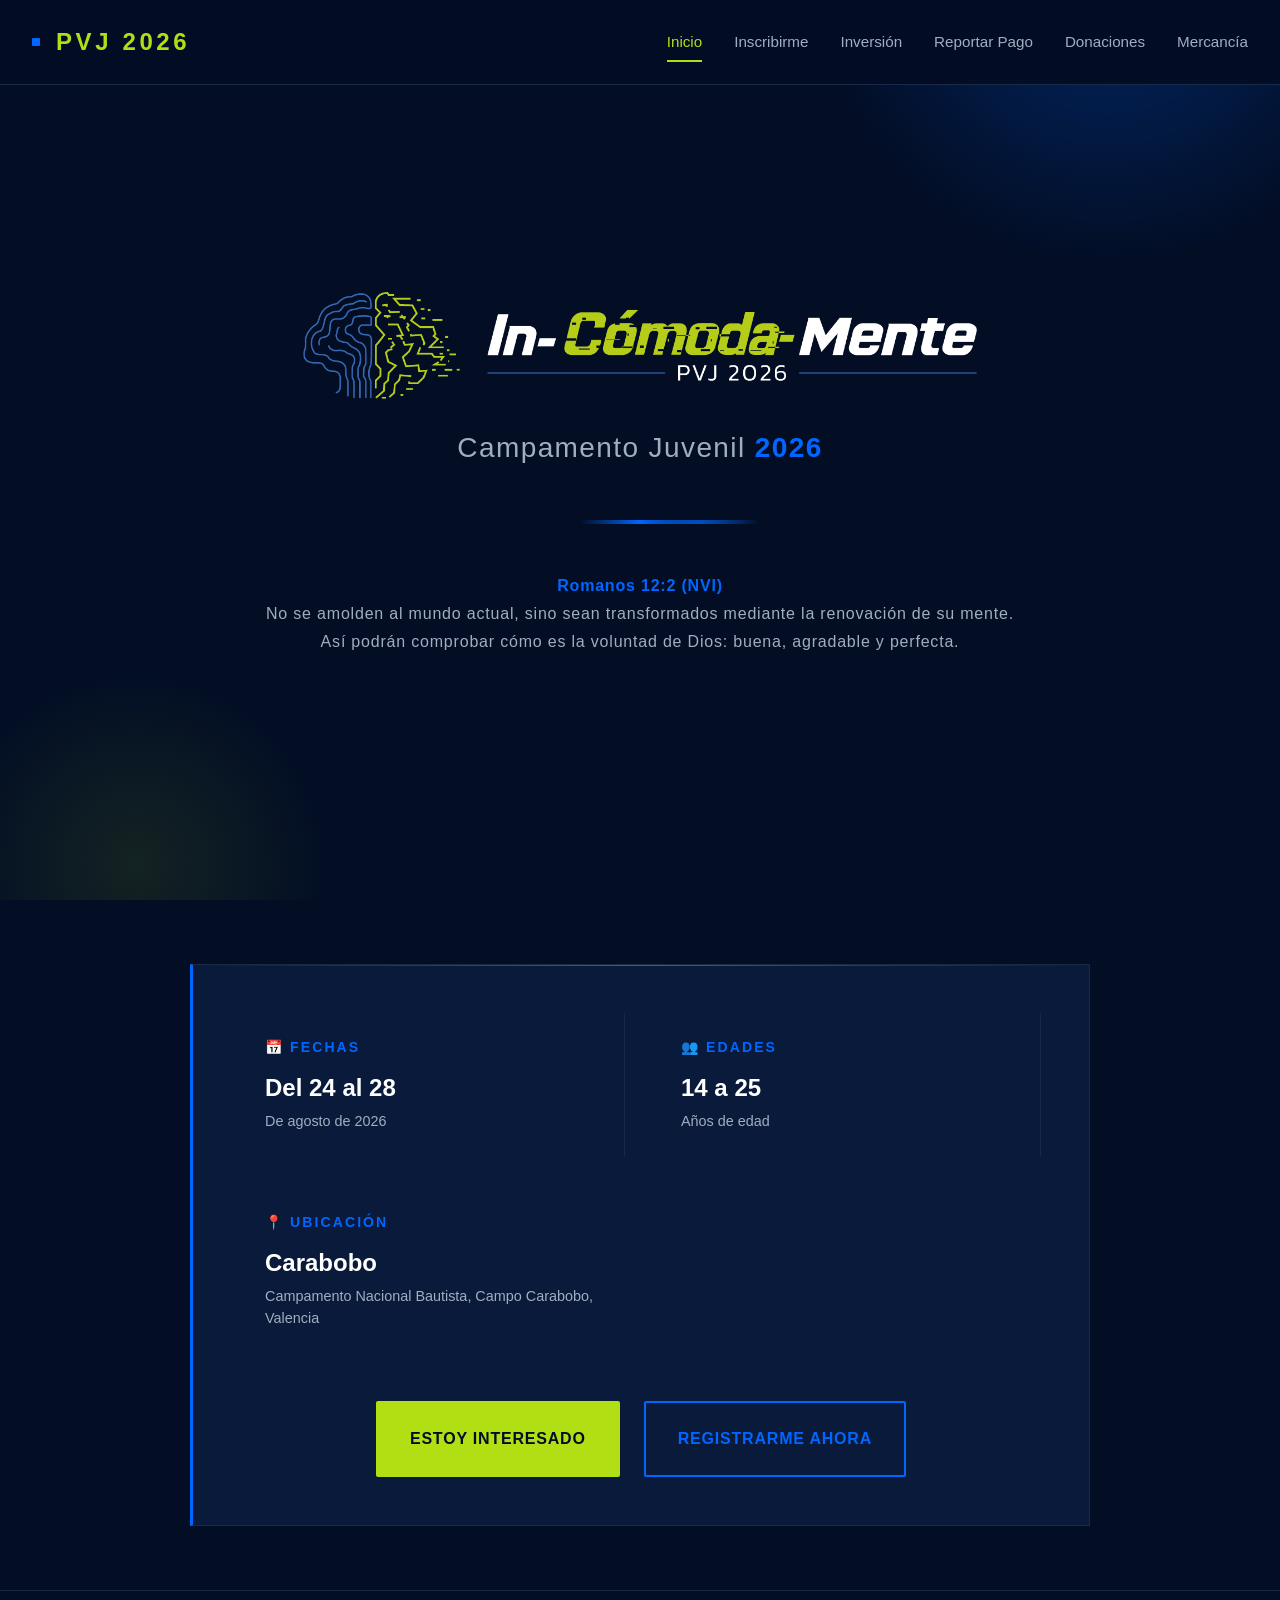
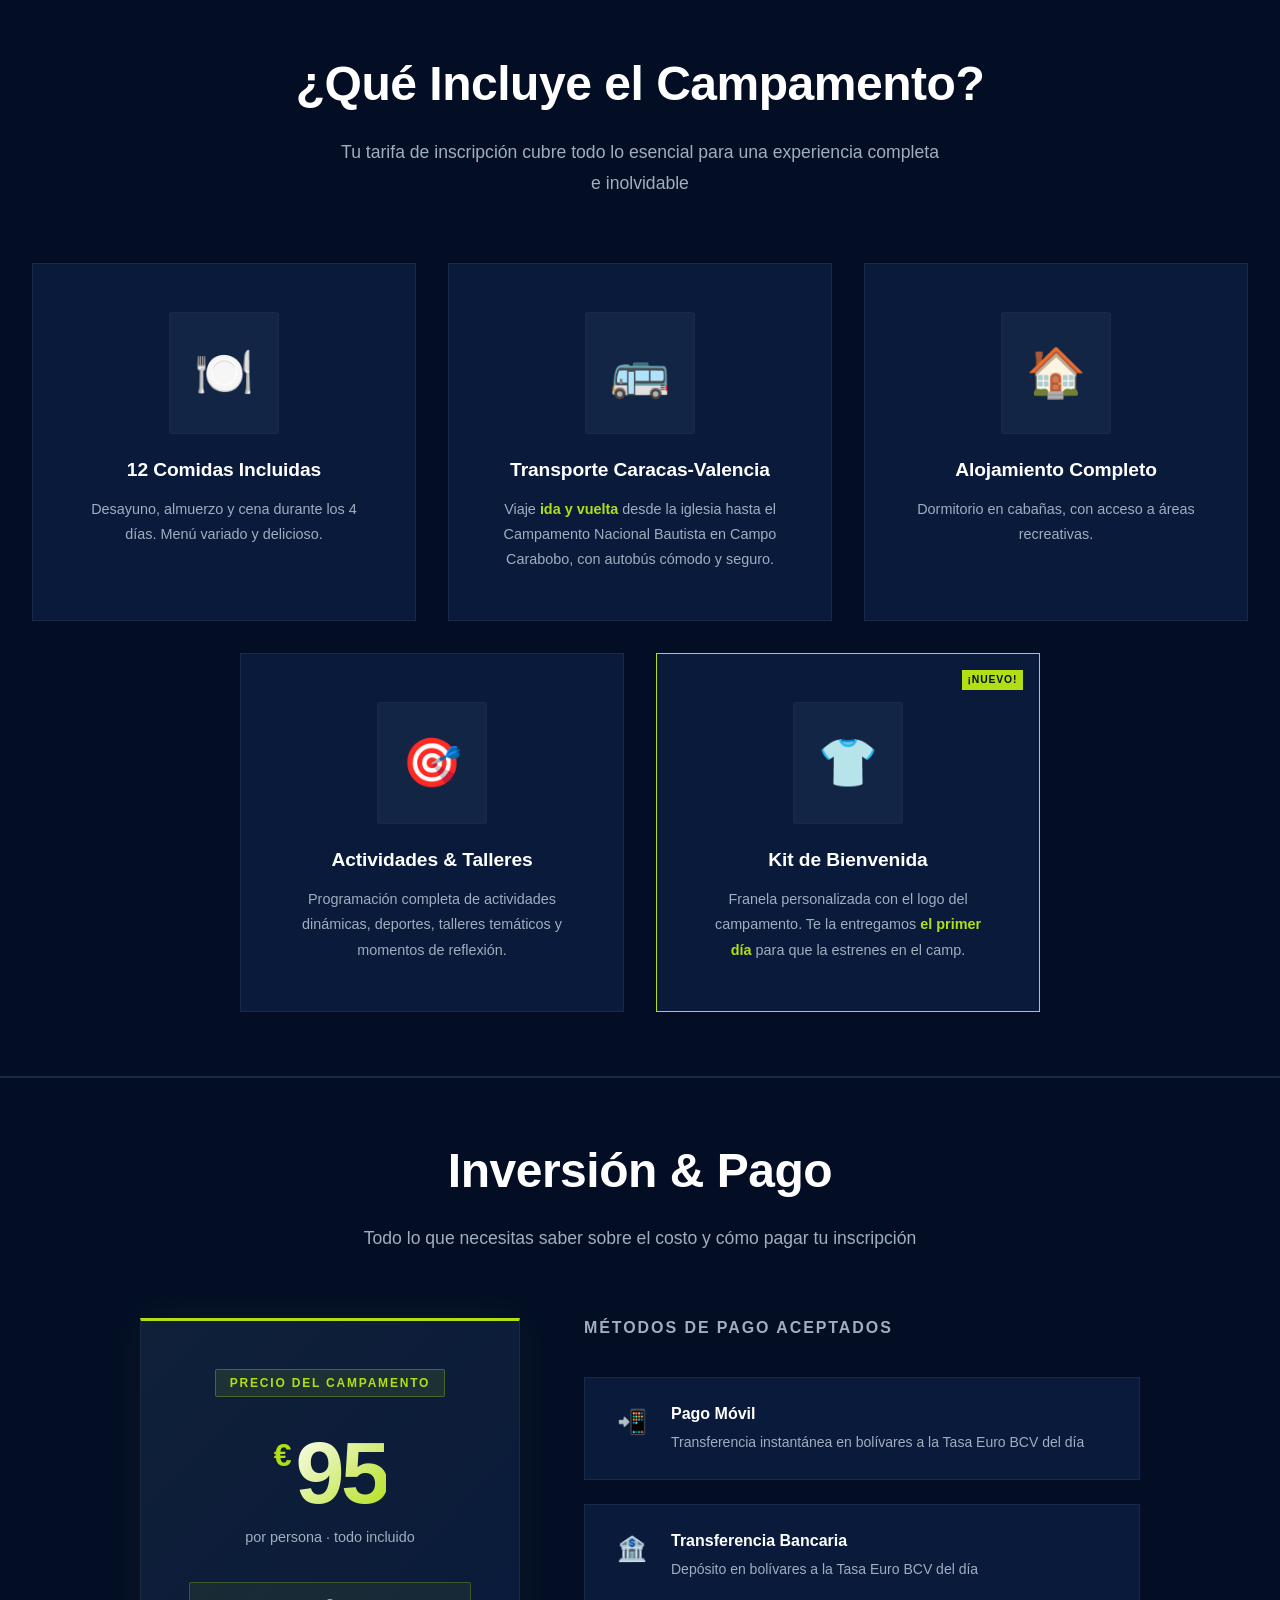
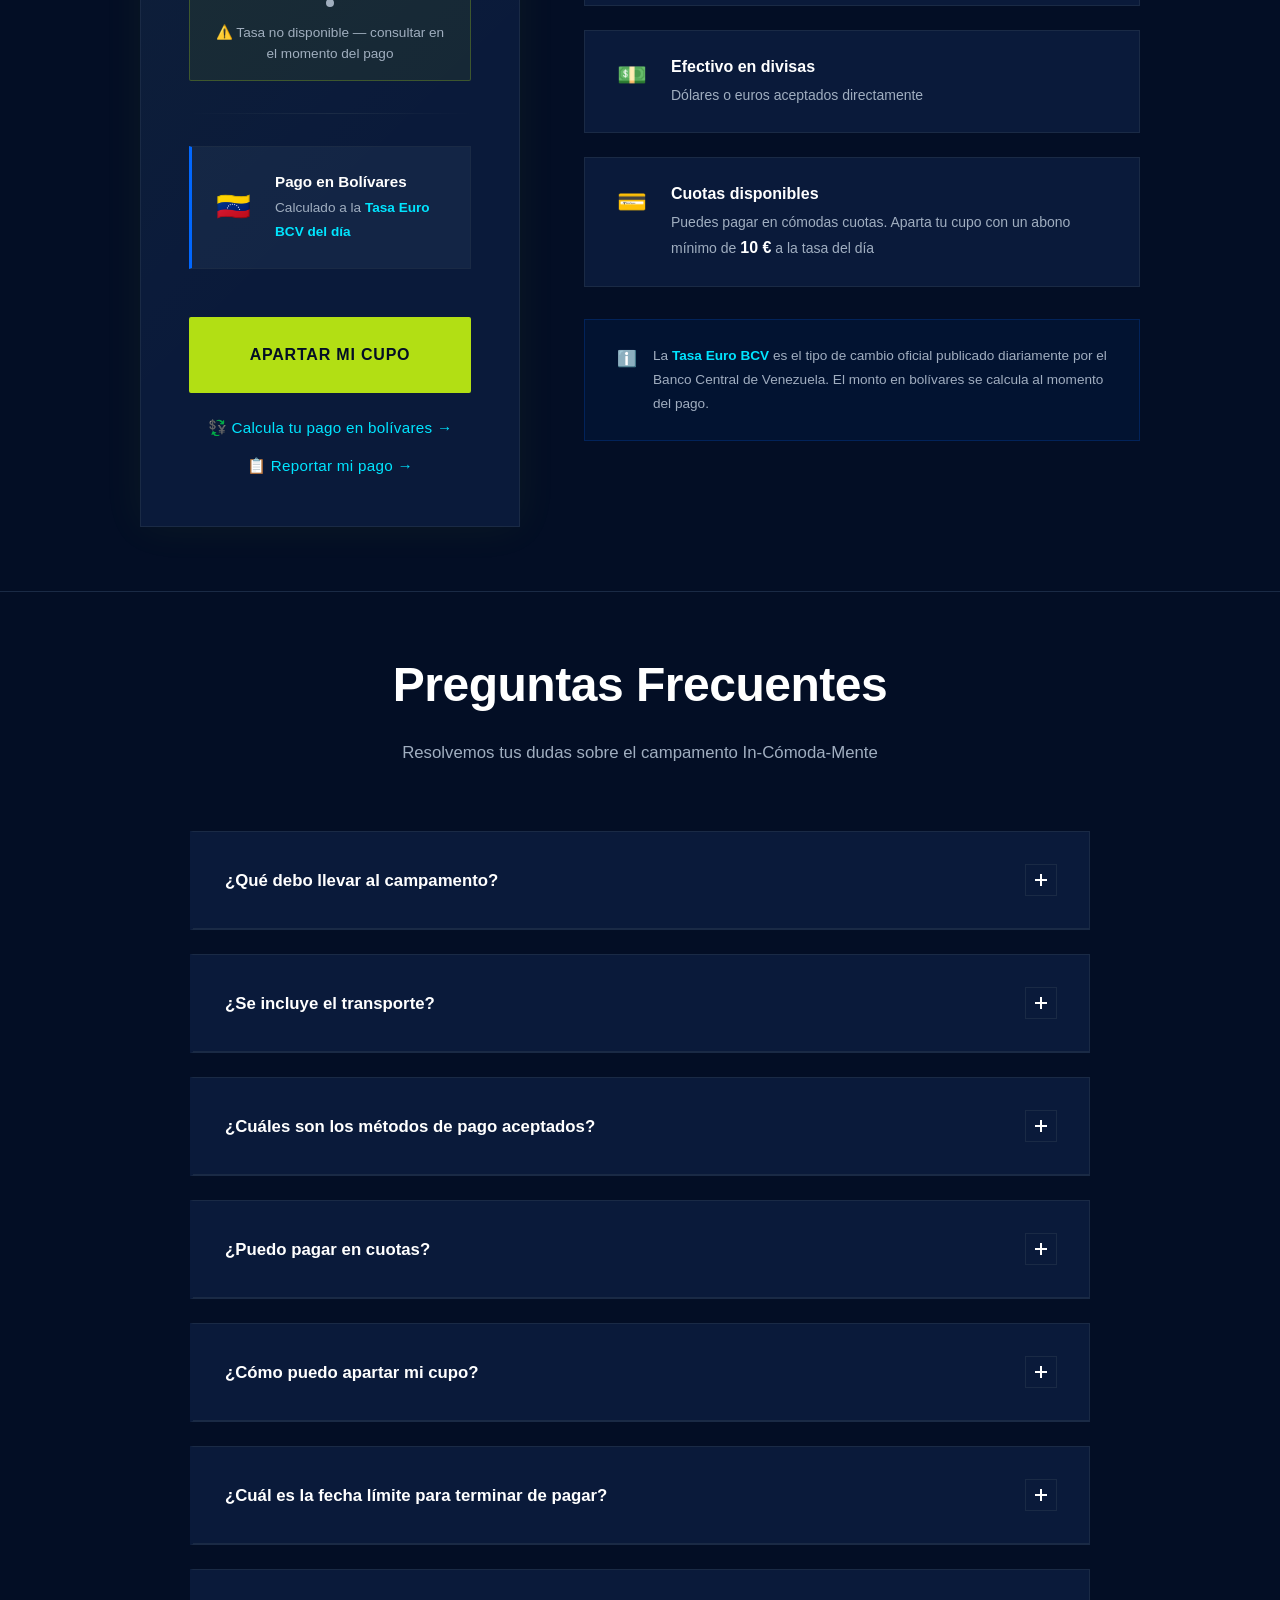
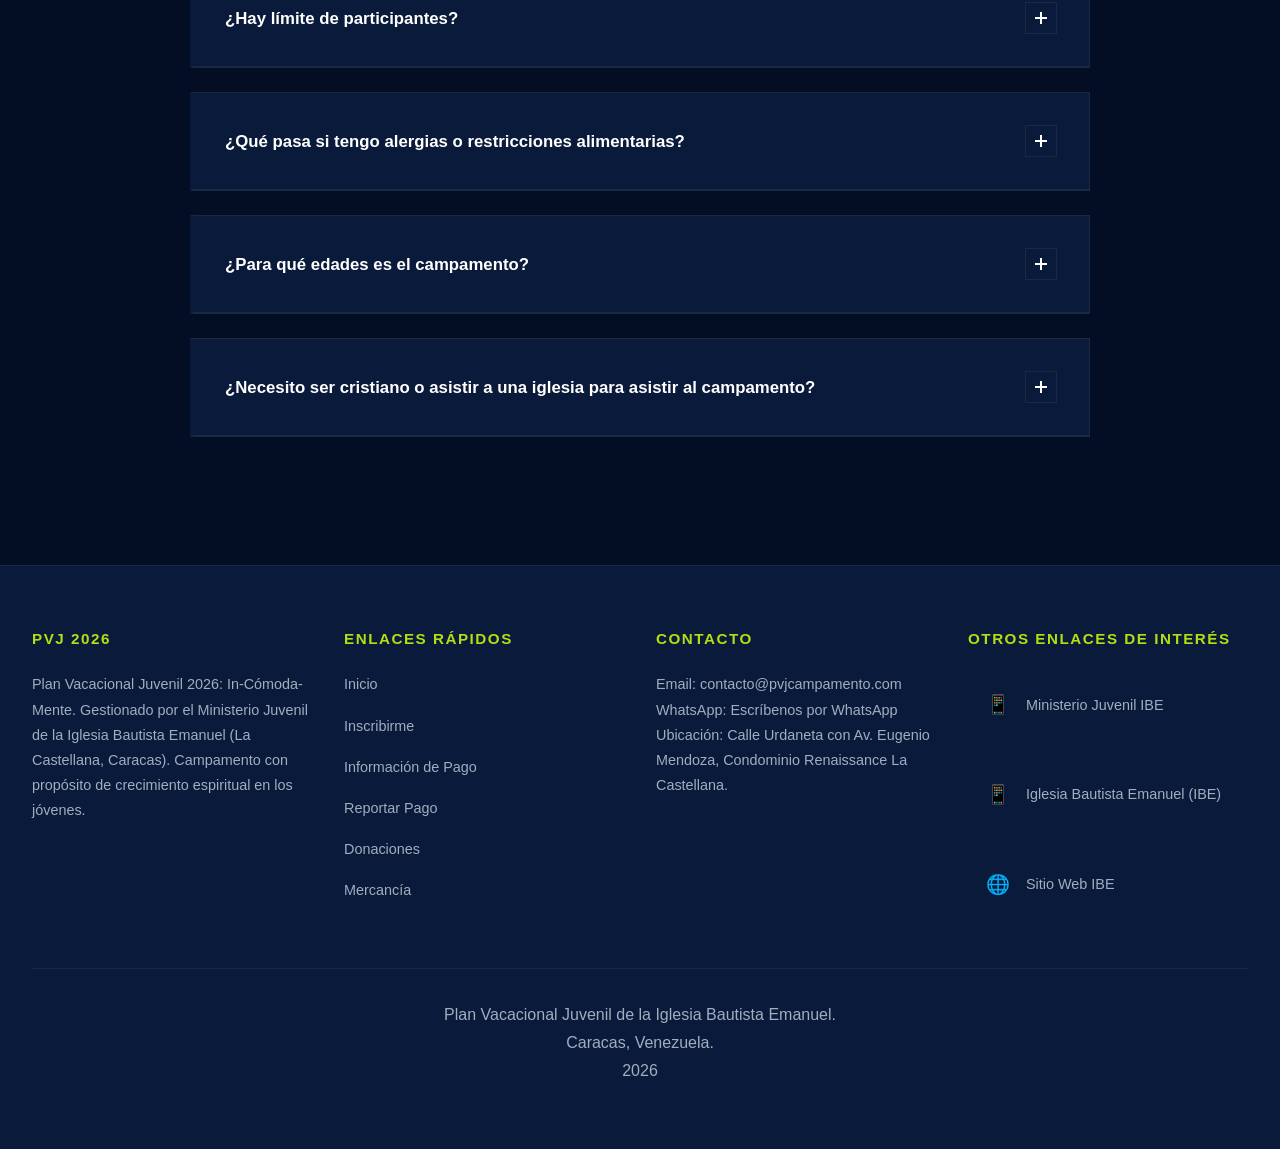
==== commit eca8c5f7: "Merch: consistent card height + front/back lightbox tabs; content fixes Merch page: - Reserve thumbn" ====
--- a/index.html
+++ b/index.html
@@ -33,16 +33,17 @@
       "@context": "https://schema.org",
       "@type": "Event",
       "name": "PVJ 2026 — In-Cómoda-Mente",
-      "description": "Campamento Juvenil cristiano basado en Romanos 12:2. Experiencia de 5 días con alojamiento, comidas, transporte y actividades incluidas. Salida desde Iglesia Bautista Emanuel, La Castellana, Caracas.",
+      "description": "Campamento Juvenil cristiano basado en Romanos 12:2. Experiencia de 5 días en el Campamento Nacional Bautista, Campo Carabobo, con alojamiento, comidas, transporte y actividades incluidas. Salida desde Iglesia Bautista Emanuel, La Castellana, Caracas.",
       "startDate": "2026-08-24",
       "endDate": "2026-08-28",
       "eventStatus": "https://schema.org/EventScheduled",
       "eventAttendanceMode": "https://schema.org/OfflineEventAttendanceMode",
       "location": {
         "@type": "Place",
-        "name": "Fundación Bautista Campo de Carabobo",
+        "name": "Campamento Nacional Bautista",
         "address": {
           "@type": "PostalAddress",
+          "streetAddress": "Campo Carabobo",
           "addressLocality": "Valencia",
           "addressRegion": "Carabobo",
           "addressCountry": "VE"
@@ -50,7 +51,7 @@
       },
       "organizer": {
         "@type": "Organization",
-        "name": "Iglesia Bautista Emanuel",
+        "name": "Ministerio Juvenil — Iglesia Bautista Emanuel",
         "url": "https://pvjcampamento.com/"
       },
       "offers": {
@@ -100,7 +101,7 @@
       "@type": "FAQPage",
       "mainEntity": [
         { "@type": "Question", "name": "¿Qué debo llevar al campamento?", "acceptedAnswer": { "@type": "Answer", "text": "Debes traer: ropa cómoda para actividades al aire libre, traje de baño, toalla, aseo personal, sábanas y cobijas, medicamentos (si aplica) y documentos de identidad. Te recomendamos no traer objetos de valor como joyas o equipos electrónicos costosos — el equipo no se responsabiliza por pérdidas o daños de objetos personales." } },
-        { "@type": "Question", "name": "¿Se incluye el transporte?", "acceptedAnswer": { "@type": "Answer", "text": "¡Sí, el transporte está incluido! Contarás con traslado desde la iglesia hasta Campo Carabobo en un transporte cómodo y seguro. No tienes que preocuparte por cómo llegar — nosotros te llevamos." } },
+        { "@type": "Question", "name": "¿Se incluye el transporte?", "acceptedAnswer": { "@type": "Answer", "text": "¡Sí, el transporte está incluido! Contarás con traslado desde la iglesia hasta el Campamento Nacional Bautista en Campo Carabobo, en un transporte cómodo y seguro. No tienes que preocuparte por cómo llegar — nosotros te llevamos." } },
         { "@type": "Question", "name": "¿Cuáles son los métodos de pago aceptados?", "acceptedAnswer": { "@type": "Answer", "text": "Aceptamos Bs. por pago móvil o transferencia a la tasa euro del día BCV. También recibimos efectivo en dólares o euros. Si dispones de otro método de pago, consúltalo al equipo." } },
         { "@type": "Question", "name": "¿Puedo pagar en cuotas?", "acceptedAnswer": { "@type": "Answer", "text": "No somos el logo amarillo, pero definitivamente puedes pagar en cómodas cuotas." } },
         { "@type": "Question", "name": "¿Cómo puedo apartar mi cupo?", "acceptedAnswer": { "@type": "Answer", "text": "Debes realizar un abono de mínimo 10 € a la tasa del día. Si tienes dudas, puedes consultarlo los domingos al finalizar cada culto, o escribirnos por Instagram o WhatsApp, o consultarlo con el staff." } },
@@ -134,7 +135,7 @@
             <p class="hero-subtitle">Campamento Juvenil <span class="hero-accent">2026</span></p>
             <div class="pulse-divider"></div>
             <p class="hero-subtitle" style="font-size: 1rem; margin-top: var(--spacing-lg);">
-                <span class="hero-accent">Romanos 12:2</span><br>No se amolden al mundo actual, sino sean transformados mediante la renovación de su mente.<br>Así podrán comprobar cómo es la voluntad de Dios: buena, agradable y perfecta.
+                <span class="hero-accent">Romanos 12:2 (NVI)</span><br>No se amolden al mundo actual, sino sean transformados mediante la renovación de su mente.<br>Así podrán comprobar cómo es la voluntad de Dios: buena, agradable y perfecta.
             </p>
 
             <!-- COUNTDOWN / CAMPING STATE — populated by main.js -->
@@ -159,7 +160,7 @@
                 <div class="event-detail-item">
                     <div class="event-detail-label">📍 Ubicación</div>
                     <div class="event-detail-value">Carabobo</div>
-                    <div class="event-detail-description">Campo Carabobo, Valencia</div>
+                    <div class="event-detail-description">Campamento Nacional Bautista, Campo Carabobo, Valencia</div>
                 </div>
             </div>
 
@@ -191,7 +192,7 @@
                 <div class="included-item">
                     <div class="included-icon">🚌</div>
                     <h3 class="included-title">Transporte Caracas-Valencia</h3>
-                    <p class="included-description">Viaje <span class="included-highlight">ida y vuelta</span> desde la iglesia hasta Campo Carabobo con autobús cómodo y seguro.</p>
+                    <p class="included-description">Viaje <span class="included-highlight">ida y vuelta</span> desde la iglesia hasta el Campamento Nacional Bautista en Campo Carabobo, con autobús cómodo y seguro.</p>
                 </div>
                 <div class="included-item">
                     <div class="included-icon">🏠</div>
@@ -319,7 +320,7 @@
         <noscript>
             <div class="faq-container">
                 <div class="faq-item active"><div class="faq-question"><span class="faq-question-text">¿Qué debo llevar al campamento?</span></div><div class="faq-answer"><div class="faq-answer-content"><p>Debes traer: ropa cómoda para actividades al aire libre, traje de baño, toalla, aseo personal, sábanas y cobijas, medicamentos (si aplica) y documentos de identidad. Te recomendamos no traer objetos de valor como joyas o equipos electrónicos costosos — el equipo no se responsabiliza por pérdidas o daños de objetos personales.</p></div></div></div>
-                <div class="faq-item active"><div class="faq-question"><span class="faq-question-text">¿Se incluye el transporte?</span></div><div class="faq-answer"><div class="faq-answer-content"><p>¡Sí, el transporte está incluido! Contarás con traslado desde la iglesia hasta Campo Carabobo en un transporte cómodo y seguro. No tienes que preocuparte por cómo llegar — nosotros te llevamos.</p></div></div></div>
+                <div class="faq-item active"><div class="faq-question"><span class="faq-question-text">¿Se incluye el transporte?</span></div><div class="faq-answer"><div class="faq-answer-content"><p>¡Sí, el transporte está incluido! Contarás con traslado desde la iglesia hasta el Campamento Nacional Bautista en Campo Carabobo, en un transporte cómodo y seguro. No tienes que preocuparte por cómo llegar — nosotros te llevamos.</p></div></div></div>
                 <div class="faq-item active"><div class="faq-question"><span class="faq-question-text">¿Cuáles son los métodos de pago aceptados?</span></div><div class="faq-answer"><div class="faq-answer-content"><p>Aceptamos Bs. por pago móvil o transferencia a la tasa euro del día BCV. También recibimos efectivo en dólares o euros. Si dispones de otro método de pago, consúltalo al equipo.</p></div></div></div>
                 <div class="faq-item active"><div class="faq-question"><span class="faq-question-text">¿Puedo pagar en cuotas?</span></div><div class="faq-answer"><div class="faq-answer-content"><p>No somos el logo amarillo, pero definitivamente puedes pagar en cómodas cuotas.</p></div></div></div>
                 <div class="faq-item active"><div class="faq-question"><span class="faq-question-text">¿Cómo puedo apartar mi cupo?</span></div><div class="faq-answer"><div class="faq-answer-content"><p>Debes realizar un abono de mínimo 10 € a la tasa del día. Si tienes dudas, puedes consultarlo los domingos al finalizar cada culto, o escribirnos por Instagram o WhatsApp, o consultarlo con el staff.</p></div></div></div>
--- a/styles.css
+++ b/styles.css
@@ -3478,9 +3478,15 @@
 
 .merch-card-thumbs {
     display: flex;
+    align-items: center;
     gap: var(--spacing-xs);
+    min-height: calc(3rem + 2 * var(--spacing-xs));
     padding: var(--spacing-xs) var(--spacing-md);
     background: #ffffff;
+}
+
+.merch-card-thumbs--hidden {
+    visibility: hidden;
 }
 
 .merch-card-thumb {
@@ -3710,12 +3716,42 @@
     display: flex;
 }
 
+.merch-lightbox-content {
+    display: flex;
+    flex-direction: column;
+    align-items: center;
+    gap: var(--spacing-md);
+}
+
 .merch-lightbox-image {
     max-width: min(90vw, 700px);
-    max-height: 85vh;
+    max-height: 80vh;
     object-fit: contain;
     background: #ffffff;
     border-radius: 8px;
+}
+
+.merch-lightbox-tabs {
+    display: flex;
+    gap: var(--spacing-sm);
+}
+
+.merch-lightbox-tab {
+    background: transparent;
+    border: 1px solid var(--border-subtle);
+    color: var(--text-secondary);
+    padding: 6px 20px;
+    border-radius: 999px;
+    font-size: 0.9rem;
+    font-weight: 600;
+    cursor: pointer;
+    transition: border-color var(--transition-fast), color var(--transition-fast);
+}
+
+.merch-lightbox-tab.active,
+.merch-lightbox-tab:hover {
+    border-color: var(--accent-lime);
+    color: var(--accent-lime);
 }
 
 .merch-lightbox-close {
